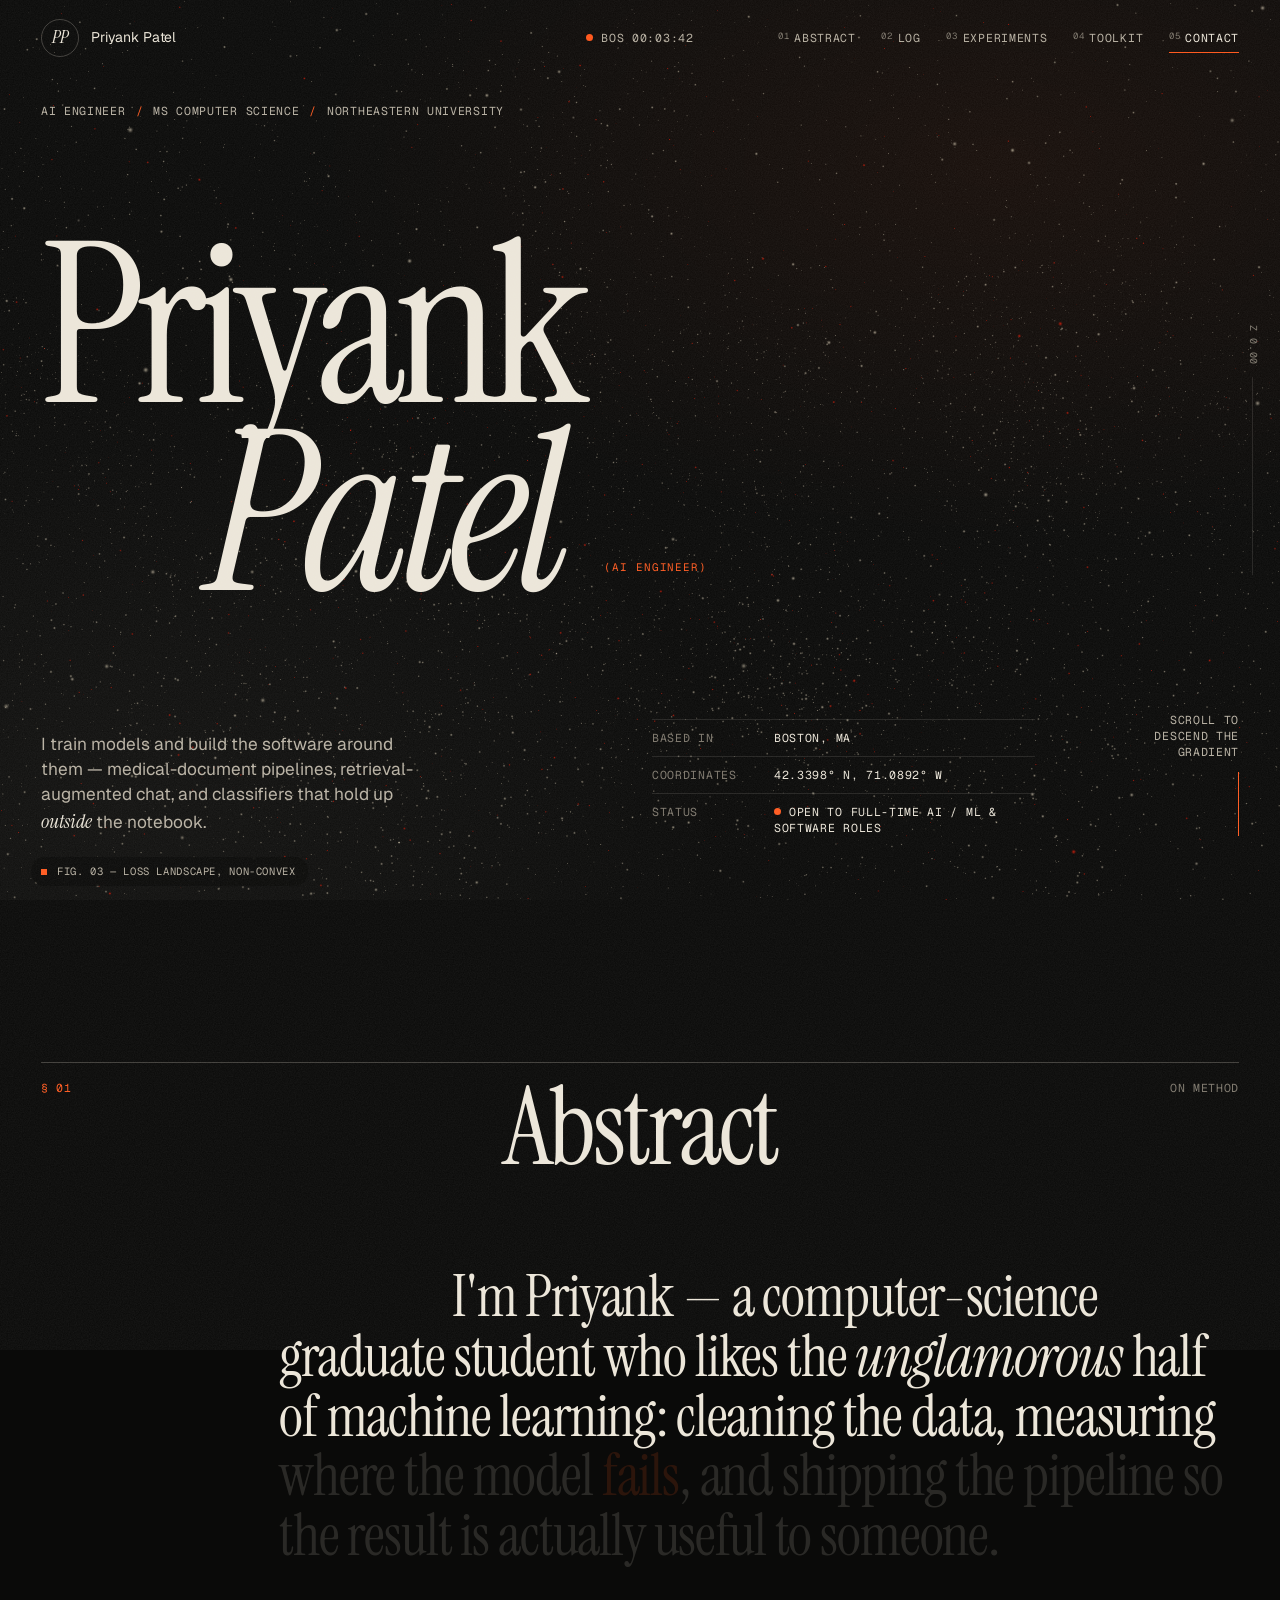
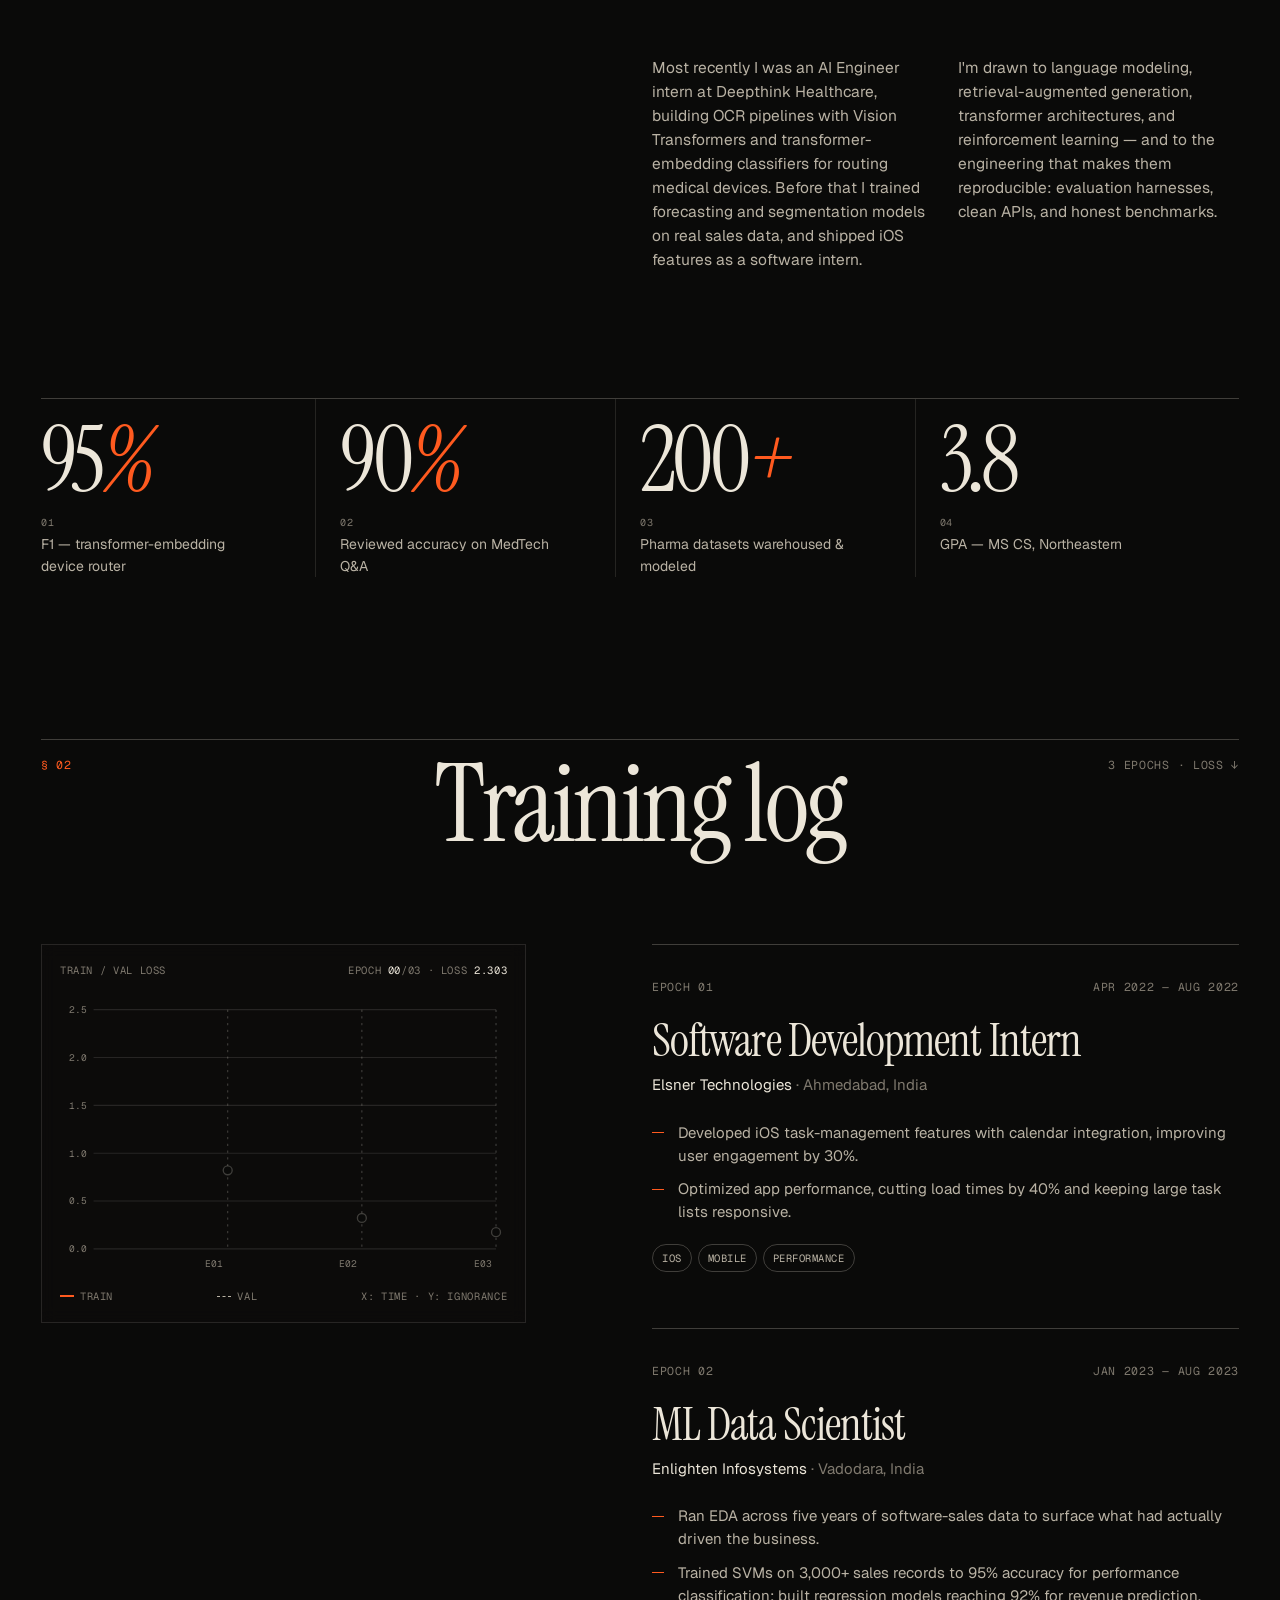
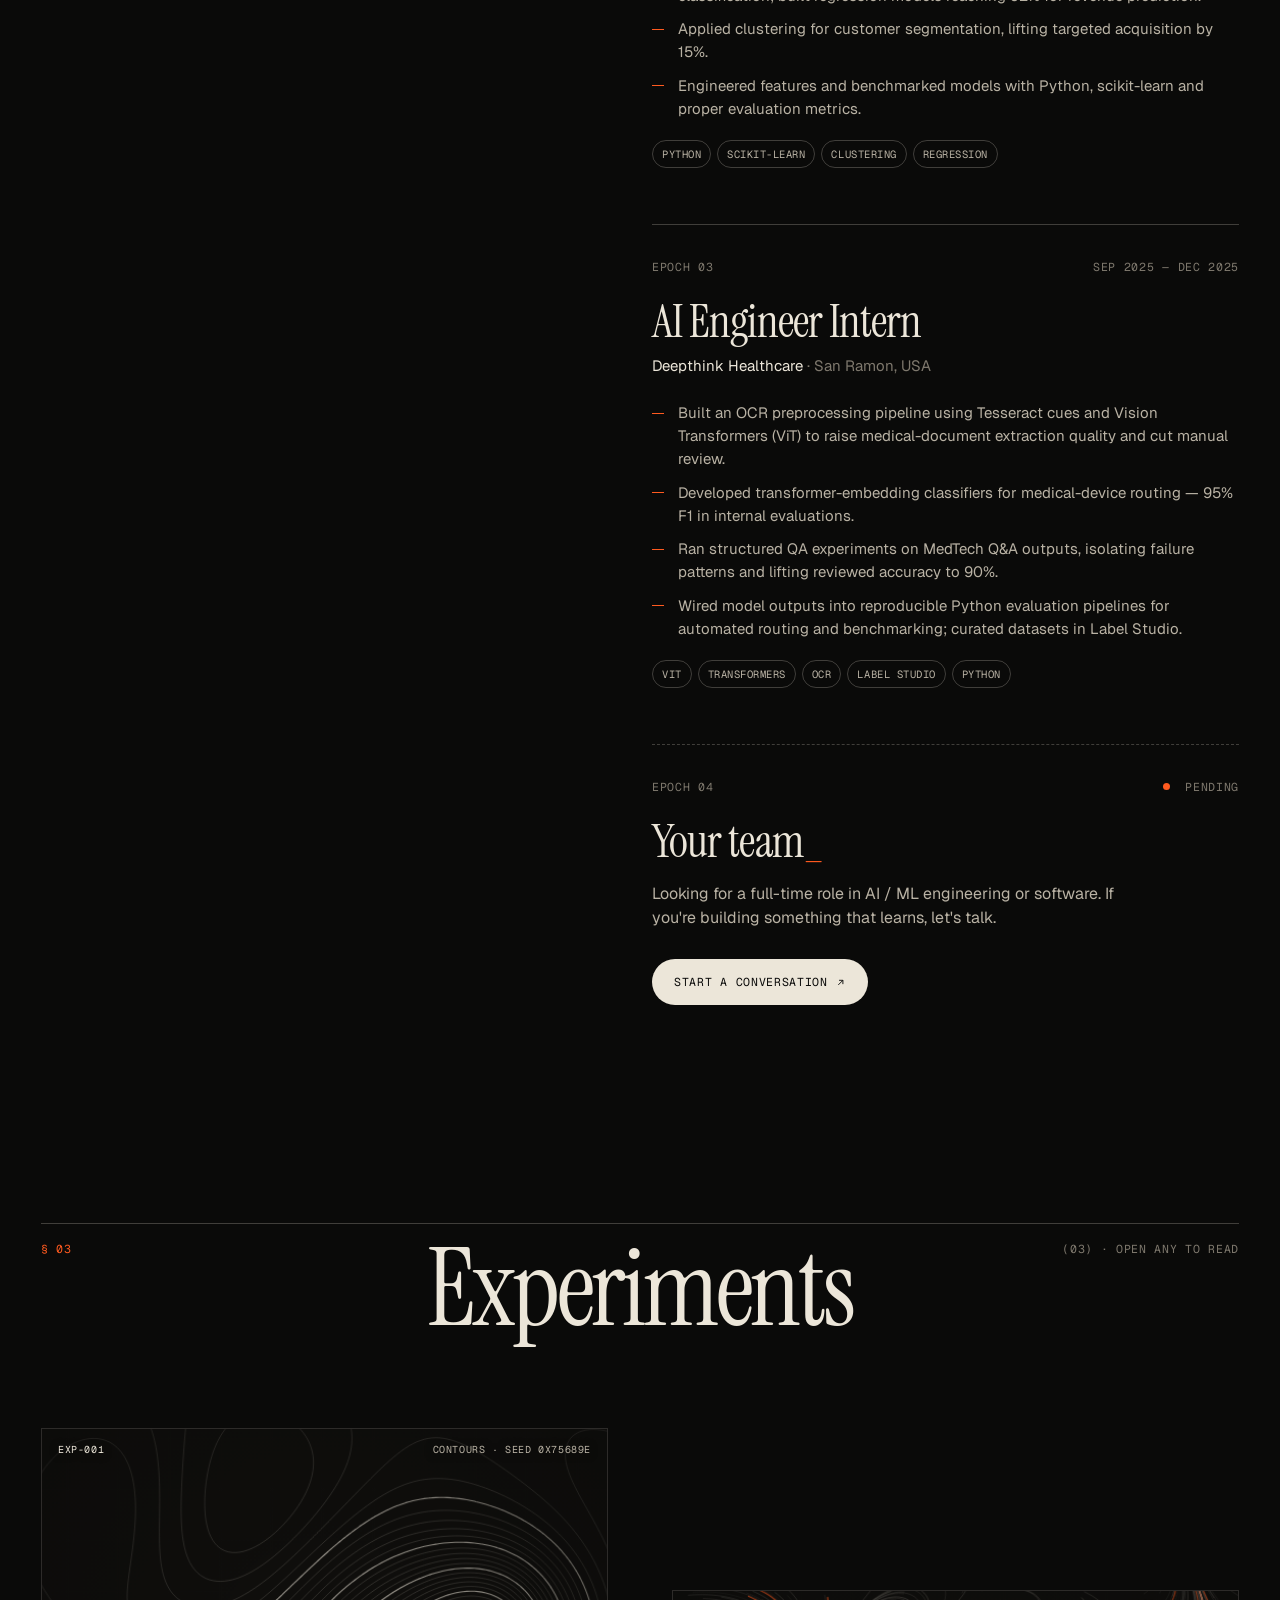
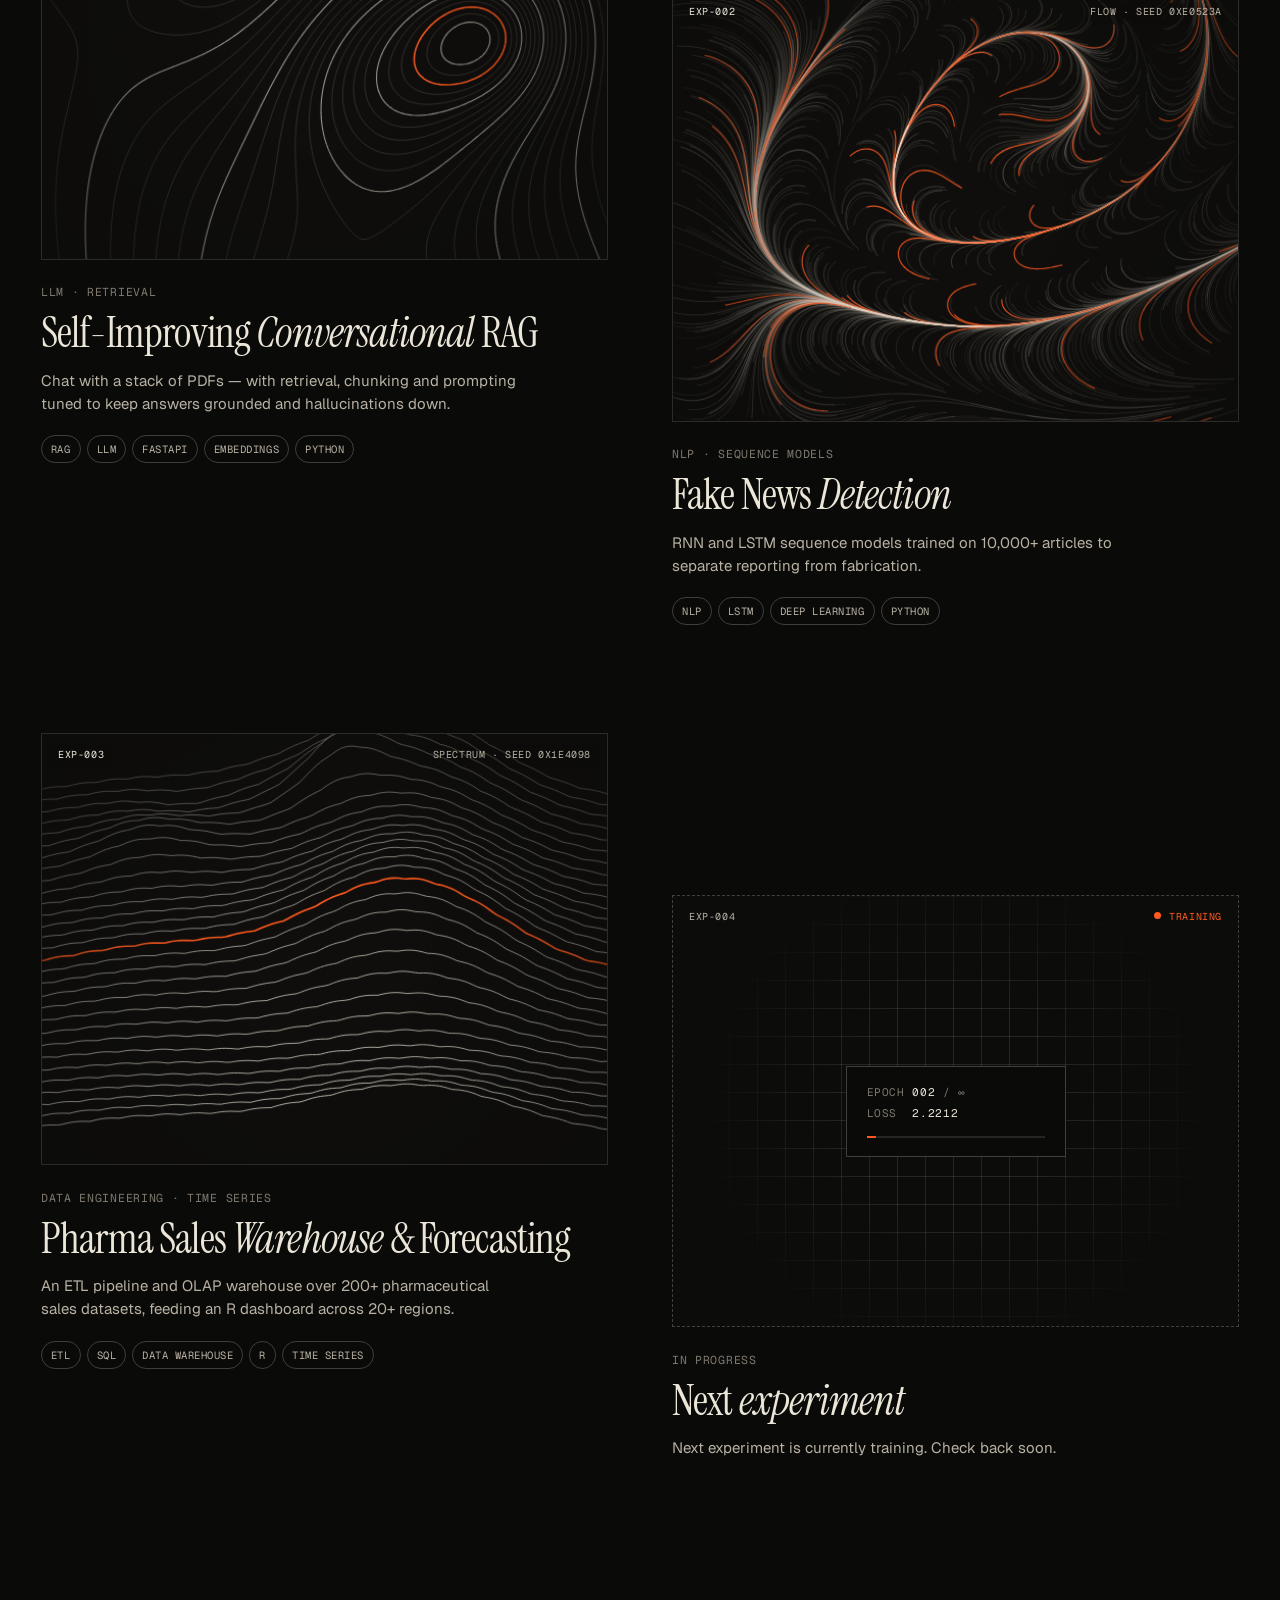
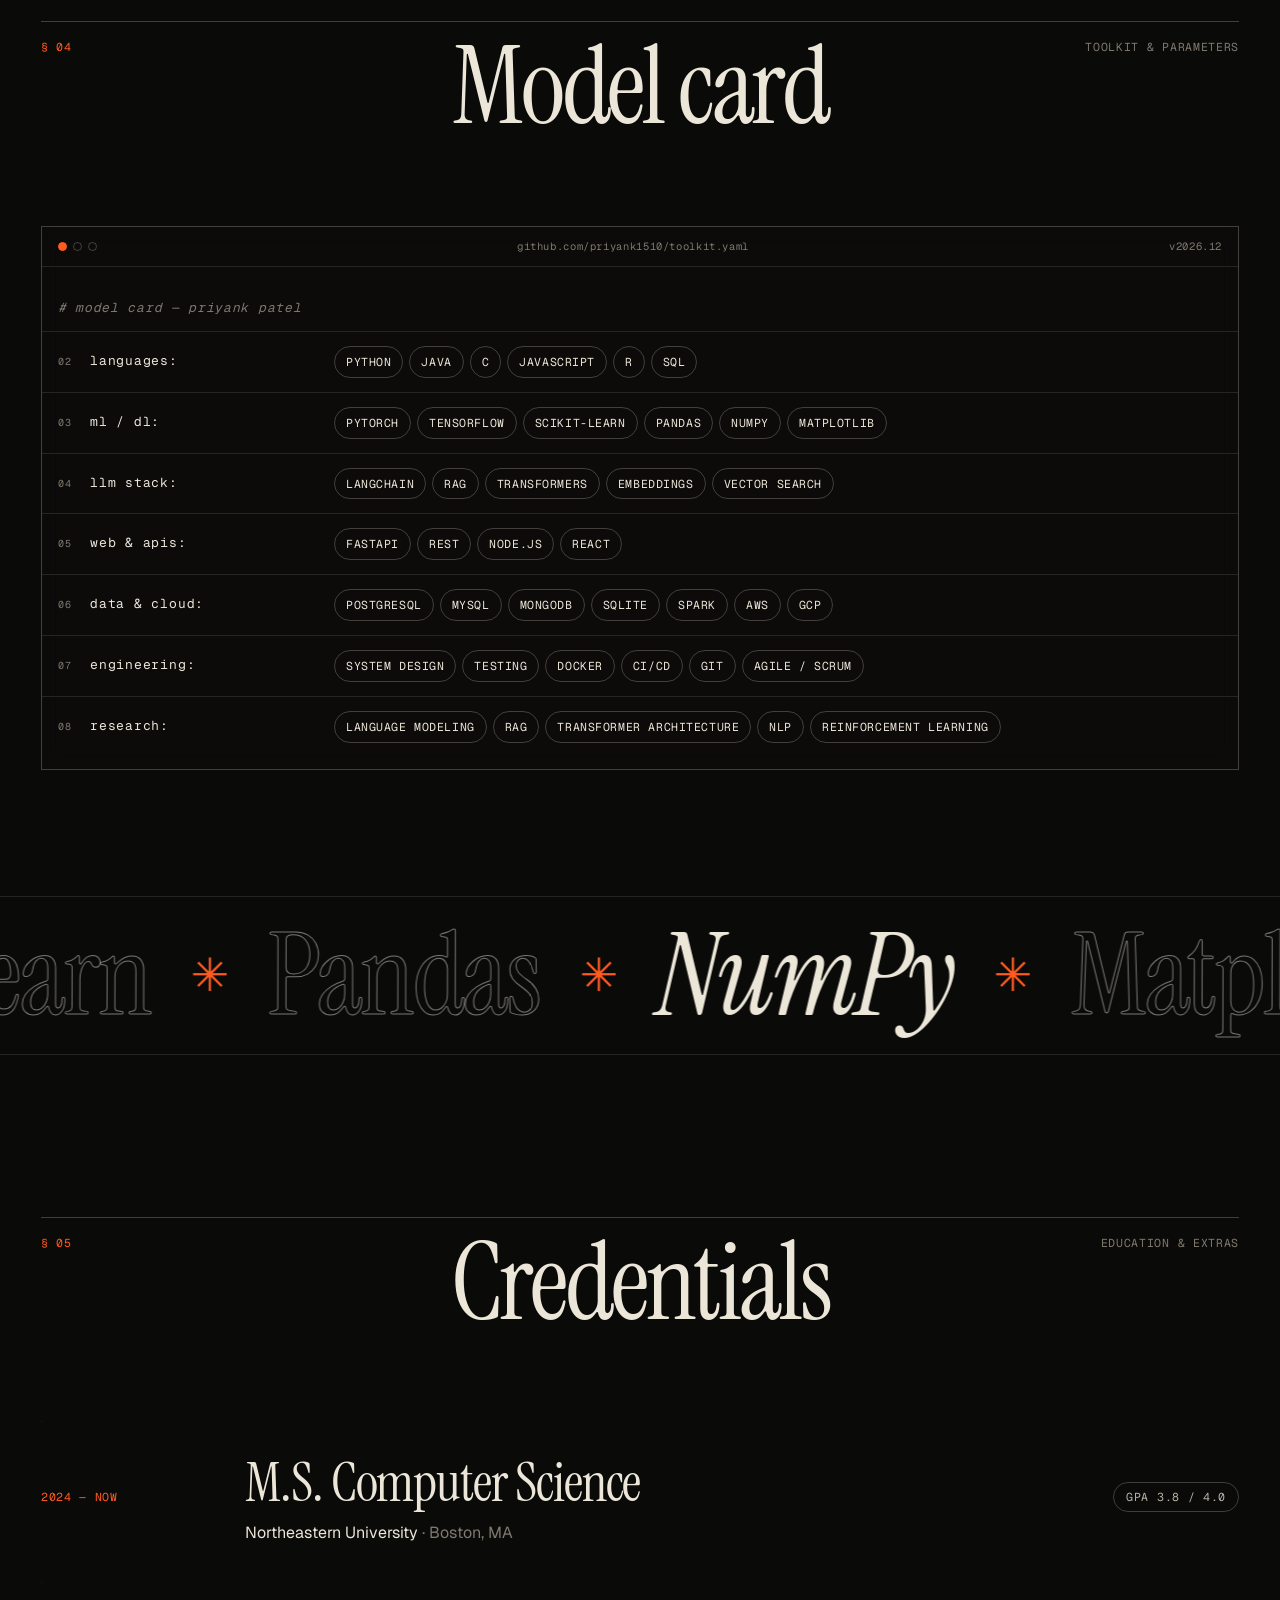
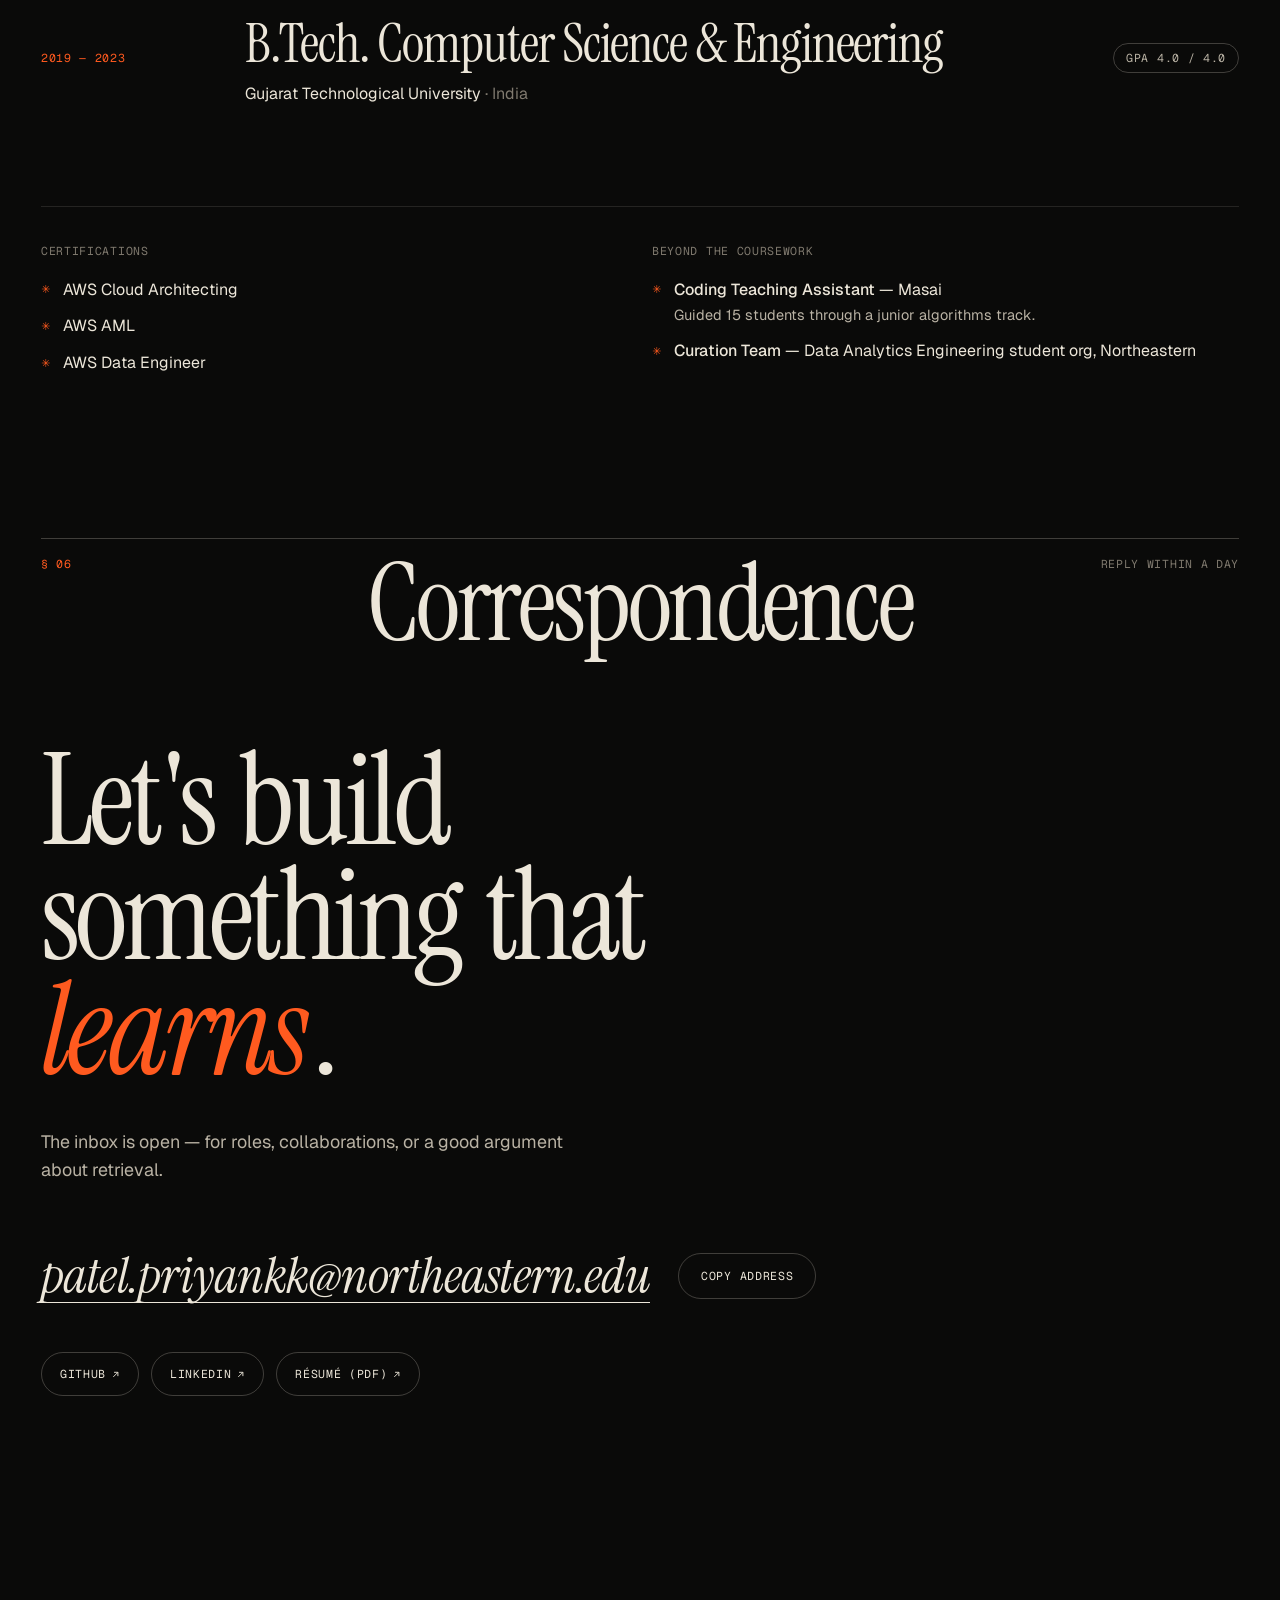
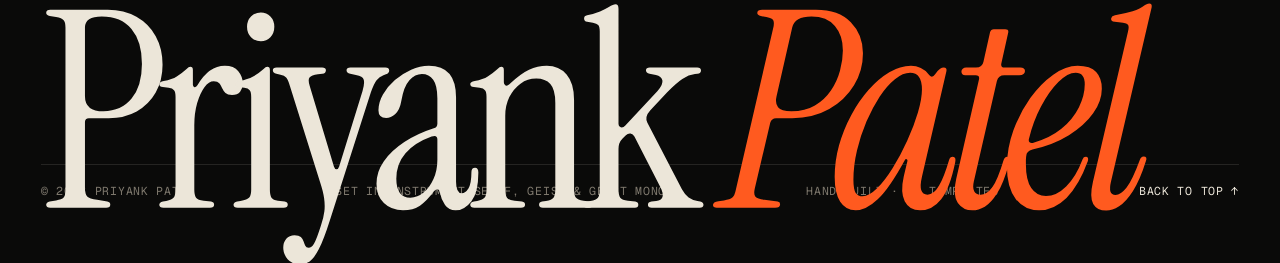
==== index.html @ a24a759f "Launch portfolio" ====
<!doctype html>
<html lang="en">
  <head>
    <meta charset="utf-8" />
    <meta name="viewport" content="width=device-width, initial-scale=1, viewport-fit=cover" />
    <title>Priyank Patel — AI Engineer</title>
    <meta
      name="description"
      content="Priyank Patel — AI engineer and Northeastern CS grad student building language-model, retrieval and ML systems that hold up outside the notebook."
    />
    <meta name="author" content="Priyank Patel" />
    <meta name="theme-color" content="#0a0a09" />
    <meta name="color-scheme" content="dark" />
    <link rel="canonical" href="https://priyank1510.github.io/" />

    <meta property="og:type" content="website" />
    <meta property="og:url" content="https://priyank1510.github.io/" />
    <meta property="og:title" content="Priyank Patel — AI Engineer" />
    <meta property="og:description" content="Language models, retrieval, and the engineering that makes ML useful. Field notes from latent space." />
    <meta property="og:image" content="https://priyank1510.github.io/assets/og.png" />
    <meta property="og:image:width" content="1200" />
    <meta property="og:image:height" content="630" />
    <meta name="twitter:card" content="summary_large_image" />
    <meta name="twitter:title" content="Priyank Patel — AI Engineer" />
    <meta name="twitter:description" content="Language models, retrieval, and the engineering that makes ML useful." />
    <meta name="twitter:image" content="https://priyank1510.github.io/assets/og.png" />

    <link rel="icon" href="assets/favicon.svg" type="image/svg+xml" />
    <link rel="apple-touch-icon" href="assets/apple-touch-icon.png" />

    <link rel="preconnect" href="https://fonts.googleapis.com" />
    <link rel="preconnect" href="https://fonts.gstatic.com" crossorigin />
    <link
      rel="stylesheet"
      href="https://fonts.googleapis.com/css2?family=Instrument+Serif:ital@0;1&family=Geist:wght@300..700&family=Geist+Mono:wght@400;500&display=swap"
    />
    <link rel="stylesheet" href="css/style.css" />
    <script type="importmap">
      { "imports": { "three": "./vendor/three.module.min.js" } }
    </script>
    <link rel="modulepreload" href="vendor/three.module.min.js" />

    <script>
      document.documentElement.classList.add("js");
    </script>

    <script type="application/ld+json">
      {
        "@context": "https://schema.org",
        "@type": "Person",
        "name": "Priyank Patel",
        "alternateName": "Priyankkumar Chandrakant Patel",
        "jobTitle": "AI Engineer",
        "url": "https://priyank1510.github.io/",
        "email": "mailto:patel.priyankk@northeastern.edu",
        "alumniOf": [
          { "@type": "CollegeOrUniversity", "name": "Northeastern University" },
          { "@type": "CollegeOrUniversity", "name": "Gujarat Technological University" }
        ],
        "sameAs": ["https://github.com/priyank1510", "https://www.linkedin.com/in/priyankk"],
        "knowsAbout": ["Machine Learning", "Retrieval-Augmented Generation", "Natural Language Processing", "Transformers", "Python"]
      }
    </script>
  </head>

  <body>
    <a class="skip" href="#main">Skip to content</a>

    <canvas class="field" id="field" aria-hidden="true"></canvas>
    <div class="grain" aria-hidden="true"></div>

    <!-- ============================================================ loader -->
    <div class="loader" aria-hidden="true">
      <div class="loader__row mono">
        <span>Initialising latent field</span>
        <span>seed · 1510</span>
      </div>
      <div class="loader__count"><span class="loader__num">000</span></div>
      <div class="loader__bar"><i></i></div>
      <div class="loader__row mono">
        <span data-bind="name">Priyank Patel</span>
        <span>Portfolio · <span data-bind="year">2026</span></span>
      </div>
    </div>

    <!-- ============================================================ cursor -->
    <div class="cursor" aria-hidden="true">
      <div class="cursor__ring"><span class="cursor__label"></span></div>
      <div class="cursor__dot"></div>
    </div>

    <!-- ============================================================ nav -->
    <header class="nav">
      <a class="nav__brand" href="#top" data-magnetic aria-label="Back to top">
        <span class="nav__mono" data-bind="initials">PP</span>
        <span class="nav__name" data-bind="name">Priyank Patel</span>
      </a>
      <div class="nav__clock mono" aria-label="Local time">
        <span class="nav__status" data-slot="status"></span>
        <span id="clock">--:--:--</span>
      </div>
      <nav class="nav__links" aria-label="Primary">
        <a href="#about" data-nav="about"><span class="idx">01</span><span data-scramble>Abstract</span></a>
        <a href="#log" data-nav="log"><span class="idx">02</span><span data-scramble>Log</span></a>
        <a href="#work" data-nav="work"><span class="idx">03</span><span data-scramble>Experiments</span></a>
        <a href="#toolkit" data-nav="toolkit"><span class="idx">04</span><span data-scramble>Toolkit</span></a>
        <a href="#contact" data-nav="contact"><span class="idx">05</span><span data-scramble>Contact</span></a>
      </nav>
      <button class="nav__menu mono" type="button" aria-expanded="false" aria-controls="menu">
        <span class="nav__menu-label">Menu</span><i></i><i></i>
      </button>
    </header>

    <div class="menu" id="menu" aria-hidden="true">
      <nav class="menu__links" aria-label="Mobile">
        <a href="#about"><span class="mono">01</span>Abstract</a>
        <a href="#log"><span class="mono">02</span>Training log</a>
        <a href="#work"><span class="mono">03</span>Experiments</a>
        <a href="#toolkit"><span class="mono">04</span>Toolkit</a>
        <a href="#contact"><span class="mono">05</span>Contact</a>
      </nav>
      <div class="menu__foot mono" data-slot="menu-foot"></div>
    </div>

    <!-- ============================================================ HUD -->
    <div class="hud" aria-hidden="true">
      <div class="hud__fig mono"><i></i><span class="hud__fig-text">Fig. 00 — Initialisation</span></div>
      <div class="hud__gauge">
        <span class="hud__z mono">z 0.00</span>
        <div class="hud__track"><div class="hud__fill"></div></div>
      </div>
    </div>

    <main id="main">
      <!-- ========================================================== hero -->
      <section class="hero" id="top" data-figure="1" data-slot="hero"></section>

      <!-- ========================================================== about -->
      <section class="section about" id="about" data-figure="2">
        <header class="sec-head">
          <span class="sec-head__idx mono">§ 01</span>
          <h2 class="sec-head__title" data-split-chars>Abstract</h2>
          <span class="sec-head__note mono">On method</span>
        </header>
        <div data-slot="about"></div>
      </section>

      <!-- ========================================================== experience -->
      <section class="section log" id="log" data-figure="3">
        <header class="sec-head">
          <span class="sec-head__idx mono">§ 02</span>
          <h2 class="sec-head__title" data-split-chars>Training log</h2>
          <span class="sec-head__note mono" data-slot="log-note"></span>
        </header>
        <div data-slot="log"></div>
      </section>

      <!-- ========================================================== projects -->
      <section class="section work" id="work" data-figure="4">
        <header class="sec-head">
          <span class="sec-head__idx mono">§ 03</span>
          <h2 class="sec-head__title" data-split-chars>Experiments</h2>
          <span class="sec-head__note mono" data-slot="work-note"></span>
        </header>
        <div data-slot="work"></div>
      </section>

      <!-- ========================================================== skills -->
      <section class="section toolkit" id="toolkit" data-figure="5">
        <header class="sec-head">
          <span class="sec-head__idx mono">§ 04</span>
          <h2 class="sec-head__title" data-split-chars>Model card</h2>
          <span class="sec-head__note mono">Toolkit &amp; parameters</span>
        </header>
        <div data-slot="toolkit"></div>
      </section>

      <!-- ========================================================== education -->
      <section class="section creds" id="credentials" data-figure="5">
        <header class="sec-head">
          <span class="sec-head__idx mono">§ 05</span>
          <h2 class="sec-head__title" data-split-chars>Credentials</h2>
          <span class="sec-head__note mono">Education &amp; extras</span>
        </header>
        <div data-slot="creds"></div>
      </section>

      <!-- ========================================================== contact -->
      <section class="section contact" id="contact" data-figure="6">
        <header class="sec-head">
          <span class="sec-head__idx mono">§ 06</span>
          <h2 class="sec-head__title" data-split-chars>Correspondence</h2>
          <span class="sec-head__note mono">Reply within a day</span>
        </header>
        <div data-slot="contact"></div>
      </section>
    </main>

    <footer class="foot" data-slot="footer"></footer>

    <!-- ============================================================ case study -->
    <div class="case" id="case" role="dialog" aria-modal="true" aria-labelledby="case-title" aria-hidden="true">
      <div class="case__curtain"></div>
      <div class="case__panel" data-lenis-prevent tabindex="-1">
        <div class="case__bar">
          <span class="case__crumb mono"></span>
          <button class="case__close mono" type="button" data-magnetic>
            <span data-scramble>Close</span> <span aria-hidden="true">✕</span>
          </button>
        </div>
        <article class="case__body"></article>
      </div>
    </div>

    <!-- floating preview for archive rows -->
    <div class="preview" aria-hidden="true"><canvas></canvas></div>

    <noscript>
      <div class="noscript">
        <p>Priyank Patel — AI Engineer.</p>
        <p>This site is interactive and needs JavaScript. Reach me at
          <a href="mailto:patel.priyankk@northeastern.edu">patel.priyankk@northeastern.edu</a>,
          <a href="https://github.com/priyank1510">GitHub</a> or
          <a href="https://www.linkedin.com/in/priyankk">LinkedIn</a>.</p>
      </div>
    </noscript>

    <script defer src="vendor/gsap.min.js"></script>
    <script defer src="vendor/ScrollTrigger.min.js"></script>
    <script defer src="vendor/lenis.min.js"></script>
    <script type="module" src="js/main.js"></script>
  </body>
</html>
---- css/style.css ----
/* ==========================================================================
   PRIYANK PATEL — portfolio
   Aesthetic: a research notebook lit from inside. Warm ink, bone paper,
   one vermilion signal. Serif for voice, mono for instrumentation.
   ========================================================================== */

:root {
  --ink: #0a0a09;
  --ink-2: #121110;
  --ink-3: #1a1916;
  --paper: #ece6d9;
  --paper-dim: #b9b2a4;
  --muted: #7f796e;
  --line: rgba(236, 230, 217, 0.12);
  --line-2: rgba(236, 230, 217, 0.24);
  --accent: #ff5a1f;
  --accent-soft: rgba(255, 90, 31, 0.14);

  --serif: "Instrument Serif", "Iowan Old Style", "Times New Roman", serif;
  --sans: "Geist", ui-sans-serif, system-ui, -apple-system, "Segoe UI", sans-serif;
  --mono: "Geist Mono", ui-monospace, "SFMono-Regular", Menlo, Consolas, monospace;

  --gutter: clamp(16px, 3.2vw, 48px);
  --nav-h: 76px;
  --ease: cubic-bezier(0.16, 1, 0.3, 1);
  --ease-in-out: cubic-bezier(0.87, 0, 0.13, 1);
}

/* ------------------------------------------------------------------ base */
*,
*::before,
*::after {
  box-sizing: border-box;
}

html {
  -webkit-text-size-adjust: 100%;
  text-size-adjust: 100%;
  background: var(--ink);
  color-scheme: dark;
  scrollbar-width: thin;
  scrollbar-color: var(--line-2) transparent;
}

body {
  margin: 0;
  min-height: 100vh;
  background:
    radial-gradient(90vw 70vh at 78% 18%, rgba(255, 90, 31, 0.055), transparent 60%),
    radial-gradient(80vw 80vh at 10% 90%, rgba(236, 230, 217, 0.035), transparent 60%),
    var(--ink);
  background-attachment: fixed;
  color: var(--paper);
  font-family: var(--sans);
  font-size: 16px;
  line-height: 1.55;
  font-weight: 400;
  -webkit-font-smoothing: antialiased;
  -moz-osx-font-smoothing: grayscale;
  overflow-x: clip;
}

img,
canvas,
svg {
  display: block;
  max-width: 100%;
}

a {
  color: inherit;
  text-decoration: none;
}

button {
  font: inherit;
  color: inherit;
  background: none;
  border: 0;
  padding: 0;
  cursor: pointer;
}

h1,
h2,
h3,
h4,
p,
ul,
ol,
dl,
dd {
  margin: 0;
  padding: 0;
}

ul,
ol {
  list-style: none;
}

em {
  font-style: italic;
}

::selection {
  background: var(--accent);
  color: var(--ink);
}

:focus-visible {
  outline: 1px solid var(--accent);
  outline-offset: 4px;
  border-radius: 2px;
}

.mono {
  font-family: var(--mono);
  font-size: 11.5px;
  line-height: 1.4;
  letter-spacing: 0.06em;
  text-transform: uppercase;
  font-weight: 400;
}

.hl {
  color: var(--accent);
}

.muted {
  color: var(--muted);
}

.skip {
  position: fixed;
  top: 12px;
  left: 12px;
  z-index: 300;
  padding: 10px 14px;
  background: var(--paper);
  color: var(--ink);
  font-family: var(--mono);
  font-size: 12px;
  transform: translateY(-200%);
}
.skip:focus {
  transform: none;
}

/* lenis */
html.lenis,
html.lenis body {
  height: auto;
}
.lenis:not(.lenis-autoToggle).lenis-stopped {
  overflow: clip;
}
.lenis [data-lenis-prevent] {
  overscroll-behavior: contain;
}
.lenis.lenis-smooth iframe {
  pointer-events: none;
}

/* ----------------------------------------------------------- atmosphere */
.field {
  position: fixed;
  inset: 0;
  width: 100vw;
  height: 100vh;
  z-index: 0;
  pointer-events: none;
}

.no-webgl .field {
  display: none;
}
.no-webgl body {
  background:
    radial-gradient(40vw 40vw at 72% 40%, rgba(255, 90, 31, 0.12), transparent 70%),
    radial-gradient(30vw 30vw at 72% 40%, rgba(236, 230, 217, 0.08), transparent 70%),
    var(--ink);
}

.grain {
  position: fixed;
  inset: -50%;
  z-index: 90;
  pointer-events: none;
  opacity: 0.07;
  background-image: url("data:image/svg+xml;utf8,<svg xmlns='http://www.w3.org/2000/svg' width='220' height='220'><filter id='n'><feTurbulence type='fractalNoise' baseFrequency='0.85' numOctaves='3' stitchTiles='stitch'/><feColorMatrix values='0 0 0 0 1  0 0 0 0 1  0 0 0 0 1  0 0 0 0.9 0'/></filter><rect width='100%' height='100%' filter='url(%23n)'/></svg>");
  animation: grain 0.9s steps(6) infinite;
}

@keyframes grain {
  0% { transform: translate(0, 0); }
  20% { transform: translate(-3%, 2%); }
  40% { transform: translate(2%, -4%); }
  60% { transform: translate(-4%, -1%); }
  80% { transform: translate(3%, 3%); }
  100% { transform: translate(0, 0); }
}

main,
.foot {
  position: relative;
  z-index: 1;
}

.pulse {
  display: inline-block;
  width: 7px;
  height: 7px;
  margin-right: 8px;
  border-radius: 50%;
  background: var(--accent);
  vertical-align: 1px;
  box-shadow: 0 0 0 0 rgba(255, 90, 31, 0.6);
  animation: pulse 2s var(--ease) infinite;
}

@keyframes pulse {
  0% { box-shadow: 0 0 0 0 rgba(255, 90, 31, 0.55); }
  70% { box-shadow: 0 0 0 9px rgba(255, 90, 31, 0); }
  100% { box-shadow: 0 0 0 0 rgba(255, 90, 31, 0); }
}

.blink {
  color: var(--accent);
  animation: blink 1.05s steps(1) infinite;
  margin-left: 0.05em;
}
@keyframes blink {
  50% { opacity: 0; }
}

.arr {
  width: 0.8em;
  height: 0.8em;
  display: inline-block;
  vertical-align: -0.02em;
  margin-left: 0.4em;
  transition: transform 0.5s var(--ease);
}
a:hover .arr,
button:hover .arr {
  transform: translate(2px, -2px);
}

.char {
  display: inline-block;
  will-change: transform;
  backface-visibility: hidden;
}

/* ---------------------------------------------------------------- loader */
.loader {
  position: fixed;
  inset: 0;
  z-index: 120;
  display: grid;
  grid-template-rows: auto 1fr auto auto;
  gap: 18px;
  padding: var(--gutter);
  background: var(--ink);
  clip-path: inset(0 0 0 0);
}
.loader__row {
  display: flex;
  justify-content: space-between;
  color: var(--muted);
}
.loader__count {
  align-self: end;
  overflow: hidden;
  line-height: 0.8;
}
.loader__num {
  display: block;
  font-family: var(--serif);
  font-size: clamp(7rem, 30vw, 30rem);
  letter-spacing: -0.04em;
  line-height: 0.82;
  font-variant-numeric: tabular-nums;
}
.loader__bar {
  height: 1px;
  background: var(--line);
  overflow: hidden;
}
.loader__bar i {
  display: block;
  height: 100%;
  background: var(--accent);
  transform-origin: left;
  transform: scaleX(0);
}

/* ---------------------------------------------------------------- cursor */
.cursor {
  display: none;
}
.has-cursor .cursor {
  display: block;
}
.has-cursor,
.has-cursor a,
.has-cursor button,
.has-cursor [data-tilt] {
  cursor: none;
}
.cursor__ring,
.cursor__dot {
  position: fixed;
  top: 0;
  left: 0;
  z-index: 200;
  pointer-events: none;
  opacity: 0;
  transition: opacity 0.3s;
}
.cursor-visible .cursor__ring,
.cursor-visible .cursor__dot {
  opacity: 1;
}
.cursor__dot {
  width: 5px;
  height: 5px;
  margin: -2.5px 0 0 -2.5px;
  border-radius: 50%;
  background: var(--paper);
  mix-blend-mode: difference;
}
.cursor__ring {
  width: 0;
  height: 0;
}
.cursor__ring::before {
  content: "";
  position: absolute;
  left: 0;
  top: 0;
  width: 38px;
  height: 38px;
  border: 1px solid rgba(236, 230, 217, 0.45);
  border-radius: 50%;
  transform: translate(-50%, -50%) scale(var(--s, 1));
  transition:
    transform 0.5s var(--ease),
    background-color 0.4s,
    border-color 0.4s;
}
.cursor-hover .cursor__ring::before {
  --s: 1.55;
  border-color: var(--accent);
  background: var(--accent-soft);
}
.cursor-down .cursor__ring::before {
  --s: 0.8;
}
.cursor-label .cursor__ring::before {
  --s: 2.5;
  background: var(--accent);
  border-color: var(--accent);
}
.cursor-label .cursor__dot {
  opacity: 0;
}
.cursor__label {
  position: absolute;
  left: 0;
  top: 0;
  transform: translate(-50%, -50%) scale(0.6);
  opacity: 0;
  font-family: var(--mono);
  font-size: 10.5px;
  letter-spacing: 0.08em;
  text-transform: uppercase;
  color: var(--ink);
  white-space: nowrap;
  transition:
    opacity 0.3s,
    transform 0.5s var(--ease);
}
.cursor-label .cursor__label {
  opacity: 1;
  transform: translate(-50%, -50%) scale(1);
}

/* ------------------------------------------------------------------- nav */
.nav {
  position: fixed;
  inset: 0 0 auto 0;
  z-index: 100;
  height: var(--nav-h);
  padding: 0 var(--gutter);
  display: grid;
  grid-template-columns: 1fr auto 1fr;
  align-items: center;
  transition: transform 0.7s var(--ease);
}
.nav::before {
  content: "";
  position: absolute;
  inset: 0 0 -30px 0;
  background: linear-gradient(to bottom, rgba(10, 10, 9, 0.94) 0%, rgba(10, 10, 9, 0.8) 55%, rgba(10, 10, 9, 0));
  backdrop-filter: blur(6px);
  -webkit-backdrop-filter: blur(6px);
  mask-image: linear-gradient(to bottom, #000 60%, transparent);
  -webkit-mask-image: linear-gradient(to bottom, #000 60%, transparent);
  opacity: 0;
  transition: opacity 0.5s;
  pointer-events: none;
}
.nav.is-solid::before {
  opacity: 1;
}
.nav.is-hidden {
  transform: translateY(-110%);
}
.nav.is-hidden:focus-within {
  transform: none;
}
.nav > * {
  position: relative;
}
.nav__brand {
  justify-self: start;
  display: inline-flex;
  align-items: center;
  gap: 12px;
}
.nav__mono {
  display: grid;
  place-items: center;
  width: 38px;
  height: 38px;
  border: 1px solid var(--line-2);
  border-radius: 50%;
  font-family: var(--serif);
  font-style: italic;
  font-size: 18px;
  letter-spacing: -0.02em;
  transition:
    background-color 0.4s,
    color 0.4s,
    border-color 0.4s;
}
.nav__brand:hover .nav__mono {
  background: var(--paper);
  color: var(--ink);
  border-color: var(--paper);
}
.nav__name {
  font-size: 14px;
  letter-spacing: -0.01em;
}
.nav__clock {
  display: flex;
  align-items: center;
  color: var(--paper-dim);
  font-variant-numeric: tabular-nums;
}
.nav__links {
  justify-self: end;
  display: flex;
  gap: clamp(14px, 2vw, 30px);
}
.nav__links a {
  position: relative;
  font-family: var(--mono);
  font-size: 11.5px;
  letter-spacing: 0.06em;
  text-transform: uppercase;
  color: var(--paper-dim);
  padding: 6px 0;
  transition: color 0.3s;
}
.nav__links a:hover,
.nav__links a.is-active {
  color: var(--paper);
}
.nav__links .idx {
  font-size: 9px;
  color: var(--muted);
  margin-right: 5px;
  vertical-align: 3px;
}
.nav__links a::after {
  content: "";
  position: absolute;
  left: 0;
  right: 0;
  bottom: 0;
  height: 1px;
  background: var(--accent);
  transform: scaleX(0);
  transform-origin: right;
  transition: transform 0.6s var(--ease);
}
.nav__links a:hover::after,
.nav__links a.is-active::after {
  transform: scaleX(1);
  transform-origin: left;
}
.nav__menu {
  display: none;
  justify-self: end;
  align-items: center;
  gap: 10px;
  height: 38px;
  padding: 0 16px;
  border: 1px solid var(--line-2);
  border-radius: 999px;
}
.nav__menu i {
  display: none;
}

/* mobile menu */
.menu {
  position: fixed;
  inset: 0;
  z-index: 95;
  display: flex;
  flex-direction: column;
  justify-content: space-between;
  padding: calc(var(--nav-h) + 4vh) var(--gutter) var(--gutter);
  background: var(--ink-2);
  clip-path: inset(0 0 100% 0);
  transition: clip-path 0.9s var(--ease-in-out);
  visibility: hidden;
}
.menu-open .menu {
  clip-path: inset(0 0 0 0);
  visibility: visible;
}
.menu__links {
  display: flex;
  flex-direction: column;
}
.menu__links a {
  display: flex;
  align-items: baseline;
  gap: 16px;
  padding: 10px 0;
  border-bottom: 1px solid var(--line);
  font-family: var(--serif);
  font-size: clamp(2.6rem, 11vw, 4.5rem);
  line-height: 1;
}
.menu__links a .mono {
  color: var(--accent);
}
.menu__foot {
  display: flex;
  flex-direction: column;
  gap: 8px;
  color: var(--paper-dim);
  text-transform: none;
}

/* ------------------------------------------------------------------- HUD */
.hud__fig {
  position: fixed;
  left: calc(var(--gutter) - 10px);
  bottom: 14px;
  z-index: 50;
  display: flex;
  align-items: center;
  gap: 10px;
  padding: 7px 12px 7px 10px;
  border-radius: 999px;
  background: rgba(10, 10, 9, 0.72);
  backdrop-filter: blur(8px);
  -webkit-backdrop-filter: blur(8px);
  color: var(--paper-dim);
  font-size: 10.5px;
  pointer-events: none;
}
.hud__fig i {
  width: 6px;
  height: 6px;
  background: var(--accent);
}
.hud__gauge {
  position: fixed;
  right: calc(var(--gutter) * 0.5);
  top: 50%;
  z-index: 50;
  display: flex;
  flex-direction: column;
  align-items: center;
  gap: 12px;
  transform: translateY(-50%);
  pointer-events: none;
}
.hud__z {
  writing-mode: vertical-rl;
  color: var(--muted);
  font-size: 10px;
  font-variant-numeric: tabular-nums;
}
.hud__track {
  width: 1px;
  height: 22vh;
  background: var(--line);
  overflow: hidden;
}
.hud__fill {
  width: 100%;
  height: 100%;
  background: var(--accent);
  transform-origin: top;
  transform: scaleY(0);
}
.case-open .hud {
  opacity: 0;
}

/* -------------------------------------------------------------- sections */
.section {
  position: relative;
  padding: clamp(110px, 18vh, 220px) var(--gutter) 0;
}

.sec-head {
  --rule: 1;
  position: relative;
  display: grid;
  grid-template-columns: 1fr auto 1fr;
  align-items: end;
  gap: 24px;
  padding-top: 18px;
  margin-bottom: clamp(56px, 10vh, 120px);
}
.sec-head::before {
  content: "";
  position: absolute;
  inset: 0 0 auto 0;
  height: 1px;
  background: var(--line-2);
  transform: scaleX(var(--rule));
  transform-origin: left;
}
.sec-head__idx {
  color: var(--accent);
  align-self: start;
}
.sec-head__title {
  font-family: var(--serif);
  font-weight: 400;
  font-size: clamp(3rem, 8.4vw, 8.6rem);
  line-height: 0.9;
  letter-spacing: -0.03em;
  text-align: center;
  white-space: nowrap;
}
.sec-head__note {
  justify-self: end;
  align-self: start;
  color: var(--muted);
  text-align: right;
}

/* ----------------------------------------------------------------- chips */
.chips {
  display: flex;
  flex-wrap: wrap;
  gap: 6px;
  margin-top: 20px;
}
.chips li,
.chip {
  font-family: var(--mono);
  font-size: 10.5px;
  letter-spacing: 0.05em;
  text-transform: uppercase;
  padding: 5px 9px;
  border: 1px solid var(--line-2);
  border-radius: 999px;
  color: var(--paper-dim);
  white-space: nowrap;
}

.btn {
  display: inline-flex;
  align-items: center;
  gap: 4px;
  height: 46px;
  padding: 0 22px;
  border-radius: 999px;
  background: var(--paper);
  color: var(--ink);
  font-family: var(--mono);
  font-size: 11.5px;
  letter-spacing: 0.06em;
  text-transform: uppercase;
  transition:
    background-color 0.4s,
    color 0.4s;
}
.btn:hover {
  background: var(--accent);
  color: var(--ink);
}
.btn--ghost {
  background: transparent;
  color: var(--paper);
  border: 1px solid var(--line-2);
}
.btn--ghost:hover {
  border-color: var(--accent);
}

/* ------------------------------------------------------------------ hero */
.hero {
  position: relative;
  min-height: 100vh;
  min-height: 100svh;
  display: grid;
  grid-template-rows: auto 1fr auto;
  padding: calc(var(--nav-h) + 3vh) var(--gutter) 64px;
}
.hero__top {
  display: flex;
  flex-wrap: wrap;
  gap: 10px;
  color: var(--paper-dim);
}
.hero__top .sep {
  color: var(--accent);
}
.hero__title {
  align-self: center;
  font-family: var(--serif);
  font-weight: 400;
  font-size: clamp(4.6rem, 17.5vw, 20rem);
  line-height: 0.8;
  letter-spacing: -0.045em;
  margin: 4vh 0;
  perspective: 900px;
}
.hero__line {
  display: block;
  overflow: hidden;
  padding: 0.04em 0.06em 0.1em 0;
  margin-bottom: -0.1em;
}
.hero__line--2 {
  padding-left: 13vw;
  display: flex;
  align-items: flex-end;
  gap: 2vw;
}
.hero__word {
  display: inline-block;
  font-style: inherit;
}
.hero__line--2 .hero__word {
  font-style: italic;
  padding-right: 0.08em;
}
.hero__role {
  font-size: clamp(10px, 0.85vw, 12px);
  letter-spacing: 0.08em;
  color: var(--accent);
  padding-bottom: 2.2vw;
  white-space: nowrap;
}
.hero__foot {
  display: grid;
  grid-template-columns: repeat(12, 1fr);
  gap: 24px;
  align-items: end;
}
.hero__tagline {
  grid-column: 1 / span 5;
  max-width: 36ch;
  font-size: clamp(1.05rem, 1.35vw, 1.3rem);
  line-height: 1.45;
  color: var(--paper-dim);
}
.hero__tagline em {
  font-family: var(--serif);
  font-size: 1.15em;
  color: var(--paper);
}
.hero__meta {
  grid-column: 7 / span 4;
  display: grid;
  gap: 10px;
}
.hero__meta div {
  display: grid;
  grid-template-columns: 110px 1fr;
  gap: 12px;
  padding-top: 10px;
  border-top: 1px solid var(--line);
}
.hero__meta dt {
  color: var(--muted);
}
.hero__meta dd {
  color: var(--paper);
}
.hero__scroll {
  grid-column: 11 / span 2;
  justify-self: end;
  display: flex;
  flex-direction: column;
  align-items: flex-end;
  gap: 12px;
  color: var(--paper-dim);
  text-align: right;
  max-width: 14ch;
}
.hero__scroll-line {
  position: relative;
  width: 1px;
  height: 64px;
  background: var(--line);
  overflow: hidden;
}
.hero__scroll-line i {
  position: absolute;
  inset: 0;
  background: var(--accent);
  animation: drip 2.2s var(--ease-in-out) infinite;
}
@keyframes drip {
  0% { transform: translateY(-100%); }
  60%, 100% { transform: translateY(100%); }
}

/* ----------------------------------------------------------------- about */
.about__statement {
  font-family: var(--serif);
  font-size: clamp(2rem, 4.5vw, 4.8rem);
  line-height: 1.04;
  letter-spacing: -0.02em;
  text-indent: 18%;
  max-width: 24ch;
  margin-left: auto;
  width: min(100%, 75vw);
  max-width: none;
}
.about__statement .w {
  display: inline;
}
.about__cols {
  display: grid;
  grid-template-columns: repeat(12, 1fr);
  gap: 24px;
  margin-top: clamp(56px, 10vh, 120px);
}
.about__cols p {
  grid-column: span 3;
  color: var(--paper-dim);
  font-size: 15.5px;
}
.about__cols p:first-child {
  grid-column: 7 / span 3;
}
.stats {
  display: grid;
  grid-template-columns: repeat(4, 1fr);
  margin-top: clamp(72px, 14vh, 160px);
  border-top: 1px solid var(--line-2);
}
.stat {
  padding: 22px 24px 0 0;
  border-right: 1px solid var(--line);
  margin-right: 24px;
}
.stat:last-child {
  border-right: 0;
  margin-right: 0;
}
.stat__value {
  font-family: var(--serif);
  font-size: clamp(3.4rem, 7vw, 7.4rem);
  line-height: 0.9;
  letter-spacing: -0.04em;
  font-variant-numeric: tabular-nums;
}
.stat__suffix {
  color: var(--accent);
  font-style: italic;
}
.stat__label {
  margin-top: 14px;
  color: var(--paper-dim);
  font-size: 14px;
  max-width: 24ch;
}
.stat__label .mono {
  display: block;
  color: var(--muted);
  margin-bottom: 4px;
  font-size: 10px;
}

/* ------------------------------------------------------------------- log */
.log__grid {
  display: grid;
  grid-template-columns: repeat(12, 1fr);
  gap: 24px;
}
.log__chart {
  grid-column: 1 / span 5;
}
.chart {
  position: sticky;
  top: calc(var(--nav-h) + 6vh);
  padding: 18px;
  border: 1px solid var(--line);
  background: rgba(14, 13, 12, 0.6);
  backdrop-filter: blur(8px);
  -webkit-backdrop-filter: blur(8px);
}
.chart__head,
.chart__foot {
  display: flex;
  justify-content: space-between;
  gap: 12px;
  color: var(--muted);
  font-size: 10.5px;
}
.chart__head b {
  color: var(--paper);
  font-weight: 400;
  font-variant-numeric: tabular-nums;
}
.chart__svg {
  width: 100%;
  height: auto;
  aspect-ratio: 400 / 250;
  margin: 16px 0;
  overflow: visible;
}
.chart__grid {
  stroke: var(--line);
  stroke-width: 1;
}
.chart__tick {
  fill: var(--muted);
  font-family: var(--mono);
  font-size: 8.5px;
}
.chart__epoch {
  stroke: var(--line-2);
  stroke-dasharray: 2 4;
}
.chart__train {
  fill: none;
  stroke: var(--accent);
  stroke-width: 1.8;
  stroke-linejoin: round;
}
.chart__val {
  fill: none;
  stroke: var(--paper-dim);
  stroke-width: 1.1;
  stroke-dasharray: 3 4;
  opacity: 0.8;
}
.chart__dot {
  fill: var(--ink);
  stroke: var(--line-2);
  stroke-width: 1.2;
  transition:
    fill 0.4s,
    stroke 0.4s;
}
.chart__dot.is-on {
  fill: var(--accent);
  stroke: var(--accent);
}
.chart__head-dot {
  fill: var(--paper);
}
.key {
  display: inline-block;
  width: 14px;
  height: 0;
  margin-right: 6px;
  vertical-align: 3px;
  border-top: 2px solid var(--accent);
}
.key--val {
  border-top: 1px dashed var(--paper-dim);
}

.log__list {
  grid-column: 7 / span 6;
}
.epoch {
  padding: 34px 0 56px;
  border-top: 1px solid var(--line-2);
}
.epoch__head {
  display: flex;
  justify-content: space-between;
  color: var(--muted);
}
.epoch__n {
  transition: color 0.4s;
}
.epoch.is-current .epoch__n {
  color: var(--accent);
}
.epoch__role {
  margin-top: 22px;
  font-family: var(--serif);
  font-weight: 400;
  font-size: clamp(2.1rem, 3.6vw, 3.6rem);
  line-height: 1;
  letter-spacing: -0.02em;
}
.epoch__org {
  margin-top: 10px;
  font-size: 15px;
}
.epoch__org span {
  color: var(--muted);
}
.epoch__points {
  margin-top: 24px;
  display: grid;
  gap: 10px;
}
.epoch__points li {
  position: relative;
  padding-left: 26px;
  color: var(--paper-dim);
  font-size: 15px;
}
.epoch__points li::before {
  content: "";
  position: absolute;
  left: 0;
  top: 0.78em;
  width: 12px;
  height: 1px;
  background: var(--accent);
}
.epoch--next {
  border-top-style: dashed;
}
.epoch__text {
  margin: 18px 0 28px;
  color: var(--paper-dim);
  max-width: 46ch;
}

/* ---------------------------------------------------------------- work */
.filters {
  display: flex;
  flex-wrap: wrap;
  gap: 8px;
  margin-bottom: 56px;
}
.filter {
  padding: 8px 14px;
  border: 1px solid var(--line-2);
  border-radius: 999px;
  font-family: var(--mono);
  font-size: 11px;
  letter-spacing: 0.06em;
  text-transform: uppercase;
  color: var(--paper-dim);
  transition:
    background-color 0.3s,
    color 0.3s,
    border-color 0.3s;
}
.filter sup {
  font-size: 8px;
  color: var(--muted);
}
.filter:hover {
  border-color: var(--paper);
  color: var(--paper);
}
.filter.is-active {
  background: var(--paper);
  border-color: var(--paper);
  color: var(--ink);
}
.filter.is-active sup {
  color: var(--ink);
}

.grid {
  display: grid;
  grid-template-columns: repeat(2, 1fr);
  column-gap: clamp(24px, 5vw, 88px);
  row-gap: clamp(72px, 12vh, 150px);
}
.grid > .card:nth-child(even) {
  margin-top: clamp(80px, 18vh, 220px);
}
.card[hidden] {
  display: none;
}
.card__link {
  display: block;
}
.card__media {
  perspective: 1100px;
}
.card__inner {
  --gx: 50%;
  --gy: 50%;
  position: relative;
  aspect-ratio: 4 / 3.05;
  overflow: hidden;
  border: 1px solid var(--line);
  background: var(--ink-2);
  transform-style: preserve-3d;
  will-change: transform;
}
.card__inner > img,
.card__inner > canvas {
  position: absolute;
  inset: 0;
  width: 100%;
  height: 100%;
  object-fit: cover;
  transform: scale(1.02);
  transition: transform 1.4s var(--ease);
}
.card__link:hover .card__inner > img,
.card__link:hover .card__inner > canvas {
  transform: scale(1.07);
}
.card__glare {
  position: absolute;
  inset: 0;
  background: radial-gradient(circle at var(--gx) var(--gy), rgba(255, 255, 255, 0.16), transparent 45%);
  mix-blend-mode: overlay;
  opacity: 0;
  transition: opacity 0.5s;
  pointer-events: none;
}
.card__link:hover .card__glare {
  opacity: 1;
}
.card__hud {
  position: absolute;
  inset: 0 0 auto 0;
  display: flex;
  justify-content: space-between;
  padding: 14px 16px;
  color: var(--paper);
  font-size: 10px;
  text-shadow: 0 1px 8px rgba(0, 0, 0, 0.6);
  transform: translateZ(40px);
}
.card__hud span:last-child {
  color: var(--paper-dim);
}
.card__cta {
  position: absolute;
  left: 16px;
  bottom: 16px;
  padding: 9px 14px;
  border-radius: 999px;
  background: var(--paper);
  color: var(--ink);
  opacity: 0;
  transform: translateY(12px) translateZ(60px);
  transition:
    opacity 0.4s,
    transform 0.6s var(--ease);
}
.card__link:hover .card__cta,
.card__link:focus-visible .card__cta {
  opacity: 1;
  transform: translateY(0) translateZ(60px);
}
.card__body {
  padding-top: 24px;
}
.card__meta {
  display: flex;
  gap: 18px;
  color: var(--muted);
}
.card__meta span + span::before {
  content: "·";
  margin-right: 18px;
  color: var(--accent);
}
.card__title {
  margin-top: 12px;
  font-family: var(--serif);
  font-weight: 400;
  font-size: clamp(2rem, 3.3vw, 3.4rem);
  line-height: 1;
  letter-spacing: -0.02em;
  transition: color 0.4s;
}
.card__link:hover .card__title em {
  color: var(--accent);
}
.card__summary {
  margin-top: 14px;
  max-width: 48ch;
  color: var(--paper-dim);
  font-size: 15px;
}

/* pending card */
.pending {
  display: grid;
  place-items: center;
  border-style: dashed;
  border-color: var(--line-2);
  background: rgba(14, 13, 12, 0.7);
}
.pending__grid {
  position: absolute;
  inset: 0;
  background-image:
    linear-gradient(var(--line) 1px, transparent 1px),
    linear-gradient(90deg, var(--line) 1px, transparent 1px);
  background-size: 28px 28px;
  mask-image: radial-gradient(circle at 50% 50%, #000 30%, transparent 75%);
  -webkit-mask-image: radial-gradient(circle at 50% 50%, #000 30%, transparent 75%);
}
.pending__hud {
  position: absolute;
  inset: 0 0 auto 0;
  display: flex;
  justify-content: space-between;
  padding: 14px 16px;
  font-size: 10px;
  color: var(--paper-dim);
}
.pending__status {
  color: var(--accent);
}
.pending__term {
  position: relative;
  display: grid;
  gap: 6px;
  min-width: 220px;
  padding: 18px 20px;
  border: 1px solid var(--line-2);
  background: var(--ink);
  font-size: 11px;
  color: var(--muted);
}
.pending__term b {
  color: var(--paper);
  font-weight: 400;
  font-variant-numeric: tabular-nums;
}
.pending__bar {
  height: 2px;
  margin-top: 8px;
  background: var(--line);
}
.pending__bar i {
  display: block;
  height: 100%;
  background: var(--accent);
  transform-origin: left;
  transform: scaleX(0);
  transition: transform 0.4s linear;
}

/* archive */
.archive {
  margin-top: clamp(100px, 16vh, 200px);
}
.archive__title {
  font-weight: 400;
  color: var(--muted);
  margin-bottom: 18px;
}
.row a {
  display: grid;
  grid-template-columns: 96px 1fr 240px 70px 24px;
  align-items: baseline;
  gap: 16px;
  padding: 22px 0;
  border-top: 1px solid var(--line);
  transition:
    padding 0.6s var(--ease),
    color 0.3s;
}
.row:last-child a {
  border-bottom: 1px solid var(--line);
}
.row a:hover {
  padding-left: 18px;
}
.row__id,
.row__kind,
.row__year {
  color: var(--muted);
}
.row__title {
  font-family: var(--serif);
  font-size: clamp(1.6rem, 2.6vw, 2.4rem);
  line-height: 1.05;
}
.row a:hover .row__arrow {
  color: var(--accent);
}
.row[hidden] {
  display: none;
}

.preview {
  position: fixed;
  left: 0;
  top: 0;
  z-index: 60;
  width: 320px;
  height: 220px;
  margin: -110px 0 0 30px;
  pointer-events: none;
  background-size: cover;
  background-position: center;
  border: 1px solid var(--line-2);
  clip-path: inset(50% 50% 50% 50%);
  transition: clip-path 0.6s var(--ease);
}
.preview.is-on {
  clip-path: inset(0 0 0 0);
}
.preview canvas {
  width: 100%;
  height: 100%;
}

/* --------------------------------------------------------------- toolkit */
.yaml {
  border: 1px solid var(--line-2);
  background: rgba(14, 13, 12, 0.68);
  backdrop-filter: blur(10px);
  -webkit-backdrop-filter: blur(10px);
}
.yaml__bar {
  display: flex;
  justify-content: space-between;
  align-items: center;
  gap: 12px;
  padding: 12px 16px;
  border-bottom: 1px solid var(--line);
  color: var(--muted);
  font-size: 10.5px;
  text-transform: none;
}
.yaml__dots {
  display: flex;
  gap: 6px;
}
.yaml__dots i {
  width: 9px;
  height: 9px;
  border-radius: 50%;
  border: 1px solid var(--line-2);
}
.yaml__dots i:first-child {
  background: var(--accent);
  border-color: var(--accent);
}
.yaml__body {
  padding: 12px 0;
}
.yaml__row {
  display: grid;
  grid-template-columns: minmax(180px, 260px) 1fr;
  gap: 16px;
  align-items: start;
  padding: 14px 16px;
  border-bottom: 1px solid var(--line);
  transition: background-color 0.3s;
}
.yaml__row:last-child {
  border-bottom: 0;
}
.yaml__row:hover {
  background: rgba(236, 230, 217, 0.025);
}
.yaml__row dt {
  padding-top: 6px;
  color: var(--paper);
  text-transform: none;
  font-size: 13px;
}
.yaml__row--comment dt {
  color: var(--muted);
  font-style: italic;
}
.yaml__ln {
  display: inline-block;
  width: 32px;
  color: var(--muted);
  font-size: 10px;
}
.yaml__row dd {
  display: flex;
  flex-wrap: wrap;
  gap: 6px;
}
.chip {
  font-size: 11.5px;
  padding: 6px 11px;
  color: var(--paper);
  transition:
    border-color 0.3s,
    color 0.3s,
    background-color 0.3s;
}
.chip:hover {
  border-color: var(--accent);
  color: var(--accent);
  background: var(--accent-soft);
}

.marquee {
  margin: clamp(80px, 14vh, 160px) calc(var(--gutter) * -1) 0;
  overflow: hidden;
  border-top: 1px solid var(--line);
  border-bottom: 1px solid var(--line);
  padding: 2vh 0;
}
.marquee__track {
  display: flex;
  width: max-content;
  will-change: transform;
}
.marquee__group {
  display: flex;
  align-items: center;
  gap: 0.35em;
  padding-right: 0.35em;
  font-family: var(--serif);
  font-size: clamp(3.4rem, 9vw, 9.5rem);
  line-height: 1.05;
  letter-spacing: -0.02em;
  white-space: nowrap;
}
.marquee__group span {
  color: transparent;
  -webkit-text-stroke: 1px rgba(236, 230, 217, 0.5);
}
.marquee__group .is-italic {
  font-style: italic;
  color: var(--paper);
  -webkit-text-stroke: 0;
}
.marquee__group .marquee__star {
  color: var(--accent);
  -webkit-text-stroke: 0;
  font-size: 0.4em;
}

/* ----------------------------------------------------------------- creds */
.edu__row {
  --rule: 1;
  position: relative;
  display: grid;
  grid-template-columns: 180px 1fr auto;
  gap: 24px;
  align-items: baseline;
  padding: 36px 0;
}
.edu__row::before {
  content: "";
  position: absolute;
  inset: 0 0 auto 0;
  height: 1px;
  background: var(--line-2);
  transform: scaleX(var(--rule));
  transform-origin: left;
}
.edu__years {
  color: var(--accent);
}
.edu__degree {
  font-family: var(--serif);
  font-weight: 400;
  font-size: clamp(2rem, 4.2vw, 4rem);
  line-height: 1;
  letter-spacing: -0.02em;
}
.edu__school {
  margin-top: 10px;
}
.edu__school span {
  color: var(--muted);
}
.edu__grade {
  color: var(--paper-dim);
  padding: 6px 12px;
  border: 1px solid var(--line-2);
  border-radius: 999px;
  white-space: nowrap;
}
.creds__cols {
  display: grid;
  grid-template-columns: repeat(12, 1fr);
  gap: 24px;
  margin-top: 64px;
  padding-top: 36px;
  border-top: 1px solid var(--line);
}
.creds__cols > div:first-child {
  grid-column: 1 / span 5;
}
.creds__cols > div:last-child {
  grid-column: 7 / span 6;
}
.creds__h {
  color: var(--muted);
  font-weight: 400;
  margin-bottom: 18px;
}
.creds__list {
  display: grid;
  gap: 12px;
}
.creds__list li {
  font-size: 16px;
  padding-left: 22px;
  position: relative;
}
.creds__list li::before {
  content: "✳";
  position: absolute;
  left: 0;
  color: var(--accent);
  font-size: 11px;
  top: 0.35em;
}
.creds__list b {
  font-weight: 500;
}
.creds__list span {
  display: block;
  color: var(--paper-dim);
  font-size: 14.5px;
  margin-top: 2px;
}

/* --------------------------------------------------------------- contact */
.contact {
  min-height: 100vh;
  padding-bottom: 14vh;
}
.contact__headline {
  font-family: var(--serif);
  font-weight: 400;
  font-size: clamp(3.4rem, 10vw, 11rem);
  line-height: 0.9;
  letter-spacing: -0.035em;
  max-width: 13ch;
}
.contact__headline em {
  color: var(--accent);
}
.wr-mask {
  display: inline-block;
  overflow: hidden;
  vertical-align: top;
  padding: 0 0.06em 0.12em 0;
  margin-bottom: -0.12em;
}
.wr {
  display: inline-block;
}
.contact__text {
  margin-top: 40px;
  max-width: 44ch;
  color: var(--paper-dim);
  font-size: clamp(1.05rem, 1.4vw, 1.3rem);
}
.contact__email {
  display: flex;
  flex-wrap: wrap;
  align-items: center;
  gap: 18px 28px;
  margin-top: 64px;
}
.contact__mail {
  position: relative;
  font-family: var(--serif);
  font-style: italic;
  font-size: clamp(1.7rem, 4vw, 3.8rem);
  line-height: 1.1;
  letter-spacing: -0.01em;
  word-break: break-all;
}
.contact__mail::after {
  content: "";
  position: absolute;
  left: 0;
  right: 0;
  bottom: 0.02em;
  height: 1px;
  background: currentColor;
  transform-origin: left;
  transition: transform 0.7s var(--ease);
}
.contact__mail:hover {
  color: var(--accent);
}
.contact__mail:hover::after {
  transform: scaleX(0);
  transform-origin: right;
}
.contact__links {
  display: flex;
  flex-wrap: wrap;
  gap: 12px;
  margin-top: 48px;
}
.contact__links a {
  display: inline-flex;
  align-items: center;
  height: 44px;
  padding: 0 18px;
  border: 1px solid var(--line-2);
  border-radius: 999px;
  font-family: var(--mono);
  font-size: 11.5px;
  letter-spacing: 0.06em;
  text-transform: uppercase;
  transition:
    border-color 0.3s,
    background-color 0.3s,
    color 0.3s;
}
.contact__links a:hover {
  background: var(--paper);
  color: var(--ink);
  border-color: var(--paper);
}

/* ---------------------------------------------------------------- footer */
.foot {
  padding: 0 var(--gutter) 64px;
  overflow: hidden;
}
.foot__big {
  font-family: var(--serif);
  font-size: clamp(5rem, 21.5vw, 28rem);
  line-height: 0.78;
  letter-spacing: -0.05em;
  white-space: nowrap;
  color: var(--paper);
  margin-bottom: 3vh;
  user-select: none;
}
.foot__big em {
  color: var(--accent);
}
.foot__row {
  display: flex;
  flex-wrap: wrap;
  justify-content: space-between;
  gap: 12px 24px;
  padding-top: 18px;
  border-top: 1px solid var(--line);
  color: var(--muted);
}
.foot__row a {
  color: var(--paper);
}
.foot__row a:hover {
  color: var(--accent);
}

/* ------------------------------------------------------------ case study */
.case {
  position: fixed;
  inset: 0;
  z-index: 150;
  visibility: hidden;
}
.case__curtain {
  position: absolute;
  inset: 0;
  background: var(--accent);
}
.case__panel {
  position: absolute;
  inset: 0;
  overflow-y: auto;
  overscroll-behavior: contain;
  background:
    radial-gradient(70vw 50vh at 80% 0%, rgba(255, 90, 31, 0.07), transparent 60%),
    var(--ink);
  outline: none;
  scrollbar-width: thin;
}
.case__bar {
  position: sticky;
  top: 0;
  z-index: 3;
  display: flex;
  justify-content: space-between;
  align-items: center;
  height: var(--nav-h);
  padding: 0 var(--gutter);
  background: linear-gradient(to bottom, rgba(10, 10, 9, 0.92), rgba(10, 10, 9, 0));
}
.case__crumb {
  color: var(--muted);
}
.case__close {
  display: inline-flex;
  align-items: center;
  gap: 10px;
  height: 40px;
  padding: 0 18px;
  border: 1px solid var(--line-2);
  border-radius: 999px;
  font-family: var(--mono);
  font-size: 11.5px;
  letter-spacing: 0.06em;
  text-transform: uppercase;
  transition:
    background-color 0.3s,
    color 0.3s;
}
.case__close:hover {
  background: var(--paper);
  color: var(--ink);
}
.case__body {
  padding: 0 var(--gutter);
}
.case__hero {
  padding-top: 6vh;
}
.case__meta {
  display: flex;
  flex-wrap: wrap;
  gap: 18px;
  color: var(--muted);
}
.case__meta span:first-child {
  color: var(--accent);
}
.case__title {
  margin-top: 3vh;
  font-family: var(--serif);
  font-weight: 400;
  font-size: clamp(3.2rem, 9.5vw, 10.5rem);
  line-height: 0.88;
  letter-spacing: -0.04em;
  max-width: 14ch;
}
.case__title em {
  color: var(--accent);
}
.case__summary {
  margin-top: 4vh;
  max-width: 42ch;
  font-size: clamp(1.15rem, 1.9vw, 1.65rem);
  line-height: 1.35;
  color: var(--paper-dim);
}
.case__cover {
  position: relative;
  margin: 8vh 0;
  aspect-ratio: 16 / 7;
  border: 1px solid var(--line);
  overflow: hidden;
  background: var(--ink-2);
}
.case__cover canvas,
.case__cover img {
  position: absolute;
  inset: 0;
  width: 100%;
  height: 100%;
  object-fit: cover;
}
.case__grid {
  display: grid;
  grid-template-columns: repeat(12, 1fr);
  gap: 24px;
  padding-bottom: 10vh;
}
.case__facts {
  grid-column: 1 / span 4;
}
.case__facts dl {
  position: sticky;
  top: calc(var(--nav-h) + 12px);
  display: grid;
  gap: 0;
}
.case__facts dl > div {
  display: grid;
  grid-template-columns: 90px 1fr;
  gap: 12px;
  padding: 14px 0;
  border-top: 1px solid var(--line);
}
.case__facts dt {
  color: var(--muted);
}
.case__facts dd {
  color: var(--paper);
  line-height: 1.7;
}
.case__facts a:hover {
  color: var(--accent);
}
.case__content {
  grid-column: 6 / span 7;
}
.case__metrics {
  display: flex;
  flex-wrap: wrap;
  gap: 24px 56px;
  margin-bottom: 64px;
}
.metric {
  display: flex;
  flex-direction: column;
  gap: 6px;
}
.metric__v {
  font-family: var(--serif);
  font-size: clamp(3rem, 6vw, 5.6rem);
  line-height: 0.9;
  letter-spacing: -0.03em;
  color: var(--accent);
}
.metric__l {
  color: var(--paper-dim);
}
.case__sec {
  margin-bottom: 56px;
}
.case__sec p {
  font-size: clamp(1.05rem, 1.25vw, 1.2rem);
  color: var(--paper-dim);
  max-width: 62ch;
}
.case__h {
  color: var(--accent);
  margin-bottom: 18px;
  font-weight: 400;
}
.case__list {
  counter-reset: item;
}
.case__list li {
  counter-increment: item;
  position: relative;
  padding: 20px 0 20px 64px;
  border-top: 1px solid var(--line);
  font-size: clamp(1.05rem, 1.3vw, 1.22rem);
  line-height: 1.5;
}
.case__list li::before {
  content: counter(item, decimal-leading-zero);
  position: absolute;
  left: 0;
  top: 24px;
  font-family: var(--mono);
  font-size: 11px;
  color: var(--muted);
}
.case__gallery {
  display: grid;
  gap: 24px;
}
.case__gallery img {
  width: 100%;
  border: 1px solid var(--line);
}
.case__next {
  display: block;
  margin: 0 calc(var(--gutter) * -1);
  padding: 10vh var(--gutter) 14vh;
  border-top: 1px solid var(--line-2);
  transition: background-color 0.5s;
}
.case__next .mono {
  color: var(--muted);
}
.case__next-title {
  display: block;
  margin-top: 18px;
  font-family: var(--serif);
  font-size: clamp(2.8rem, 8vw, 8rem);
  line-height: 0.9;
  letter-spacing: -0.03em;
  transition:
    transform 0.8s var(--ease),
    color 0.4s;
}
.case__next:hover .case__next-title {
  transform: translateX(2vw);
  color: var(--accent);
}

/* -------------------------------------------------------------- noscript */
.noscript {
  position: relative;
  z-index: 5;
  max-width: 640px;
  margin: 30vh auto;
  padding: 24px;
  font-size: 18px;
}
.noscript a {
  text-decoration: underline;
}
html:not(.js) .loader {
  display: none;
}

/* ============================================================ responsive */
@media (max-width: 1100px) {
  .hero__tagline {
    grid-column: 1 / span 7;
  }
  .hero__meta {
    grid-column: 8 / span 5;
  }
  .hero__scroll {
    display: none;
  }
  .about__cols p,
  .about__cols p:first-child {
    grid-column: span 6;
  }
  .stats {
    grid-template-columns: repeat(2, 1fr);
  }
  .stat:nth-child(2) {
    border-right: 0;
    margin-right: 0;
  }
  .stat:nth-child(n + 3) {
    margin-top: 40px;
  }
  .row a {
    grid-template-columns: 80px 1fr 180px 24px;
  }
  .row__year {
    display: none;
  }
}

@media (max-width: 900px) {
  :root {
    --nav-h: 64px;
  }
  .nav {
    grid-template-columns: 1fr auto;
  }
  .nav__clock,
  .nav__links {
    display: none;
  }
  .nav__menu {
    display: inline-flex;
  }
  .hud__gauge {
    display: none;
  }
  .hud__fig {
    bottom: 12px;
    font-size: 9.5px;
  }
  .sec-head {
    grid-template-columns: 1fr auto;
    row-gap: 18px;
  }
  .sec-head__title {
    grid-column: 1 / -1;
    grid-row: 2;
    text-align: left;
    white-space: normal;
  }
  .hero__foot {
    grid-template-columns: 1fr;
    gap: 32px;
  }
  .hero__tagline,
  .hero__meta {
    grid-column: 1 / -1;
  }
  .hero__line--2 {
    padding-left: 8vw;
    flex-wrap: wrap;
  }
  .hero__role {
    padding-bottom: 3vw;
  }
  .about__statement {
    width: 100%;
    text-indent: 10%;
  }
  .about__cols {
    grid-template-columns: 1fr;
  }
  .about__cols p,
  .about__cols p:first-child {
    grid-column: 1 / -1;
  }
  .log__grid {
    grid-template-columns: 1fr;
    gap: 48px;
  }
  .log__chart,
  .log__list {
    grid-column: 1 / -1;
  }
  .chart {
    position: relative;
    top: 0;
  }
  .grid {
    grid-template-columns: 1fr;
  }
  .grid > .card:nth-child(even) {
    margin-top: 0;
  }
  .yaml__row {
    grid-template-columns: 1fr;
    gap: 10px;
  }
  .edu__row {
    grid-template-columns: 1fr;
    gap: 12px;
  }
  .edu__grade {
    justify-self: start;
  }
  .creds__cols {
    grid-template-columns: 1fr;
    gap: 48px;
  }
  .creds__cols > div:first-child,
  .creds__cols > div:last-child {
    grid-column: 1 / -1;
  }
  .case__grid {
    grid-template-columns: 1fr;
  }
  .case__facts,
  .case__content {
    grid-column: 1 / -1;
  }
  .case__facts dl {
    position: static;
  }
  .case__cover {
    aspect-ratio: 4 / 3;
  }
  .row a {
    grid-template-columns: 1fr 24px;
    gap: 6px 16px;
  }
  .row__id {
    grid-column: 1 / -1;
  }
  .row__kind {
    display: none;
  }
}

@media (max-width: 560px) {
  .hero {
    padding-bottom: 48px;
  }
  .hero__title {
    font-size: clamp(4rem, 23vw, 8rem);
  }
  .hero__meta div {
    grid-template-columns: 96px 1fr;
  }
  .stats {
    grid-template-columns: 1fr 1fr;
  }
  .stat {
    padding-right: 12px;
    margin-right: 12px;
  }
  .stat__label {
    font-size: 13px;
  }
  .chart {
    padding: 12px;
  }
  .chart__foot span:last-child {
    display: none;
  }
  .contact__email {
    flex-direction: column;
    align-items: flex-start;
  }
  .foot__row {
    flex-direction: column;
  }
  .yaml__bar span:last-child {
    display: none;
  }
}

@media (prefers-reduced-motion: reduce) {
  *,
  *::before,
  *::after {
    animation-duration: 0.001ms !important;
    animation-iteration-count: 1 !important;
    transition-duration: 0.001ms !important;
  }
  .grain {
    animation: none;
  }
}
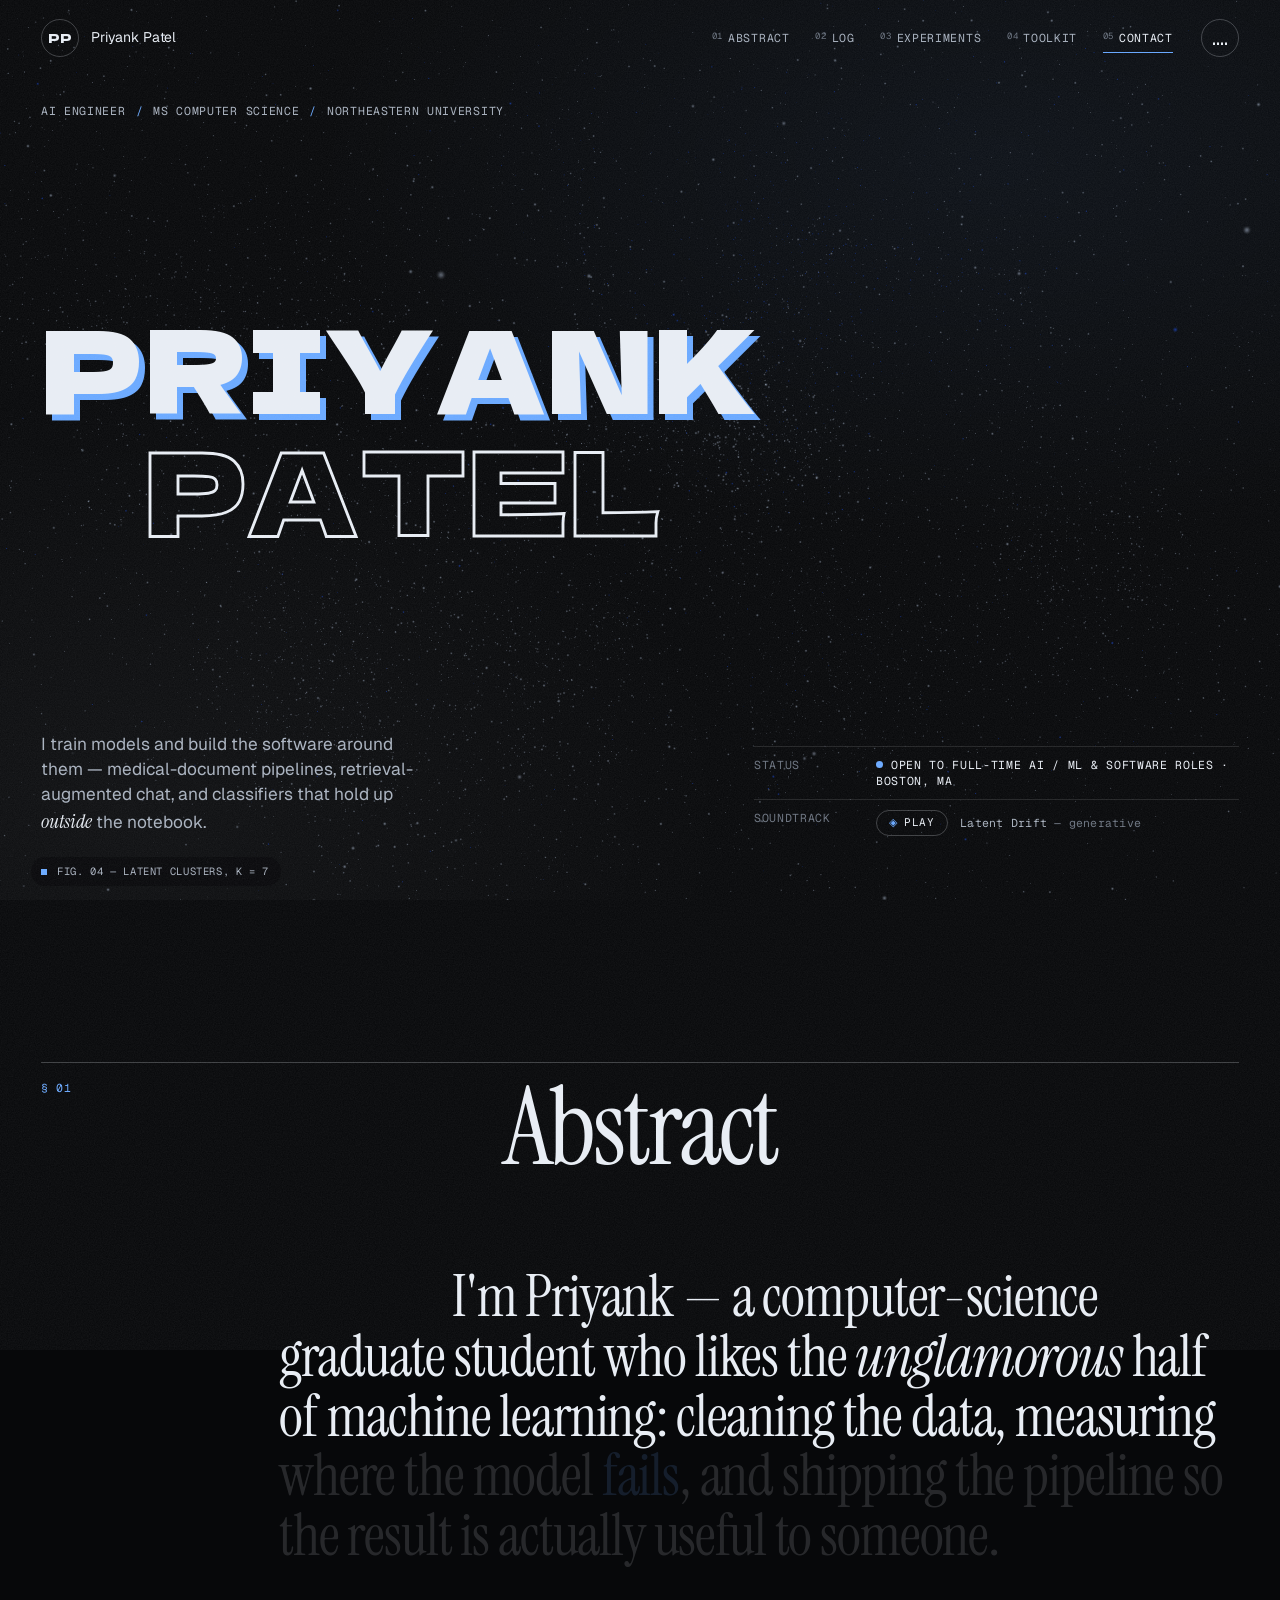
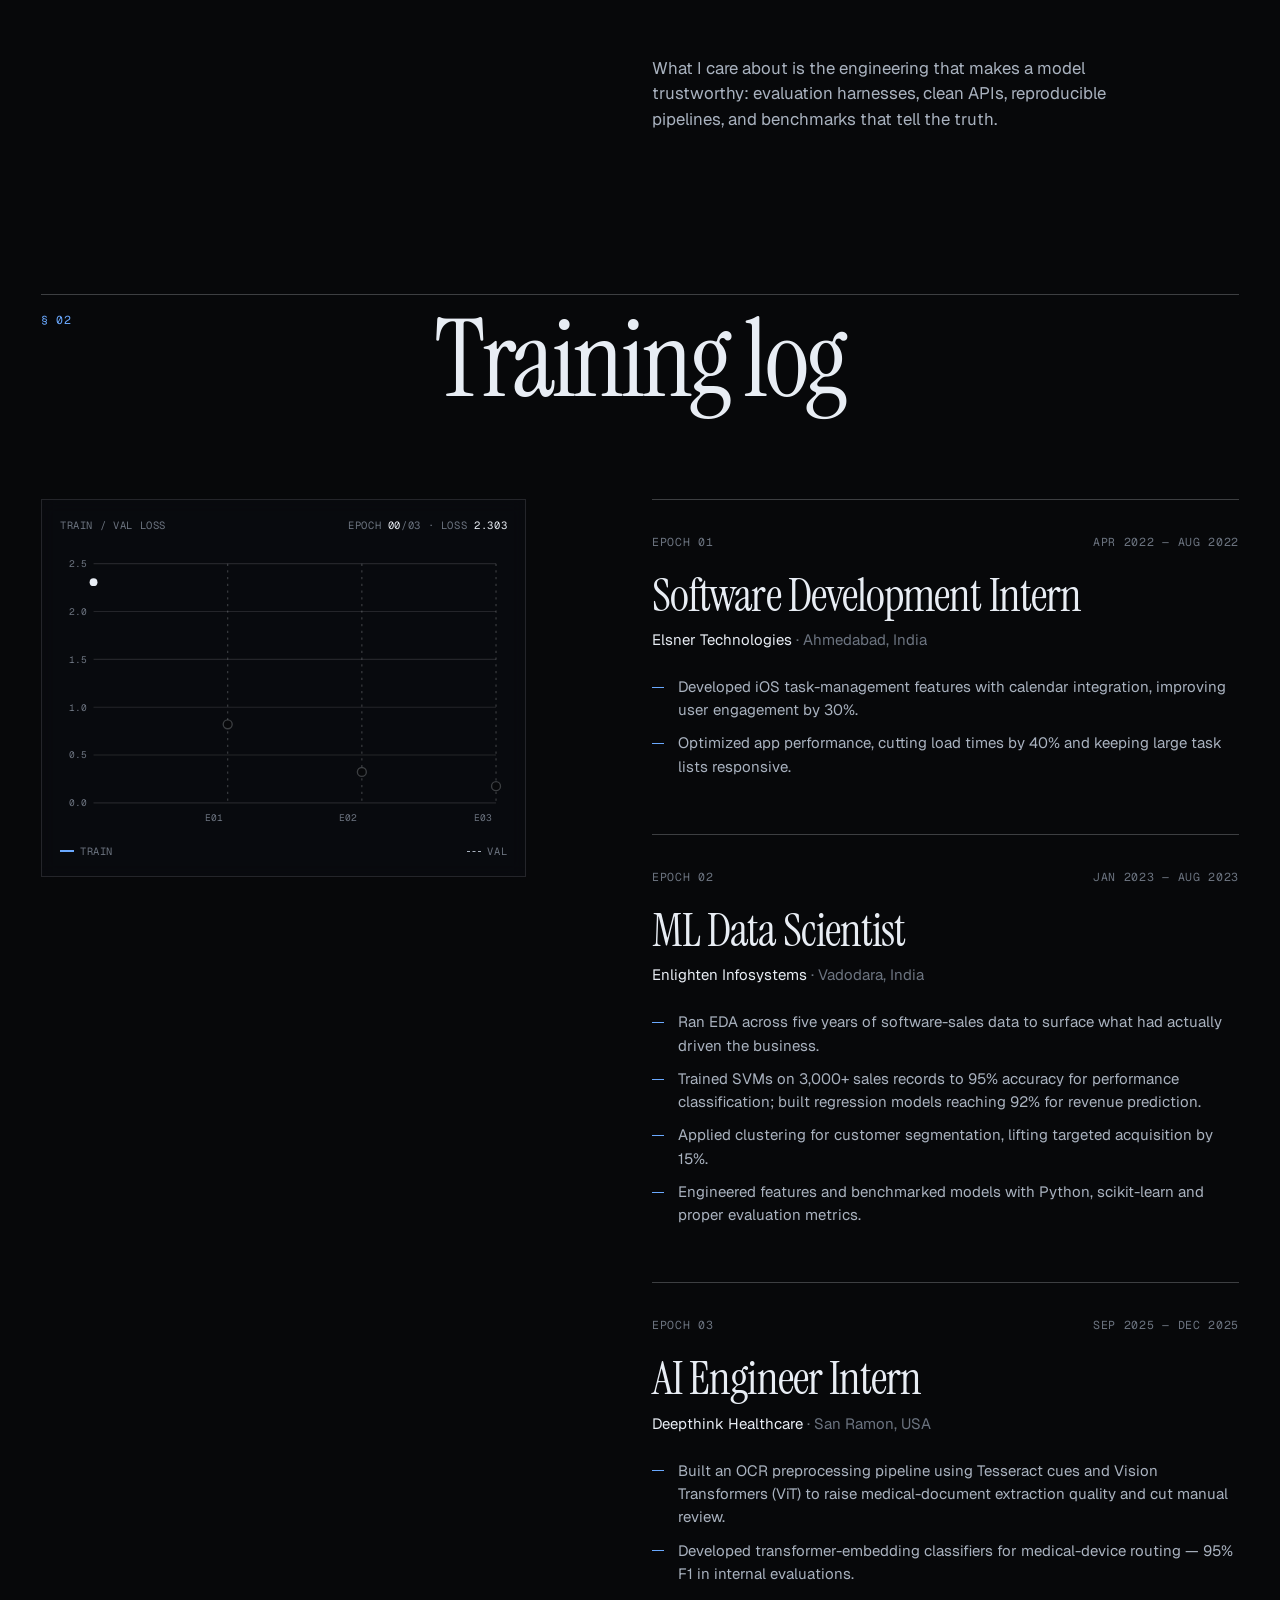
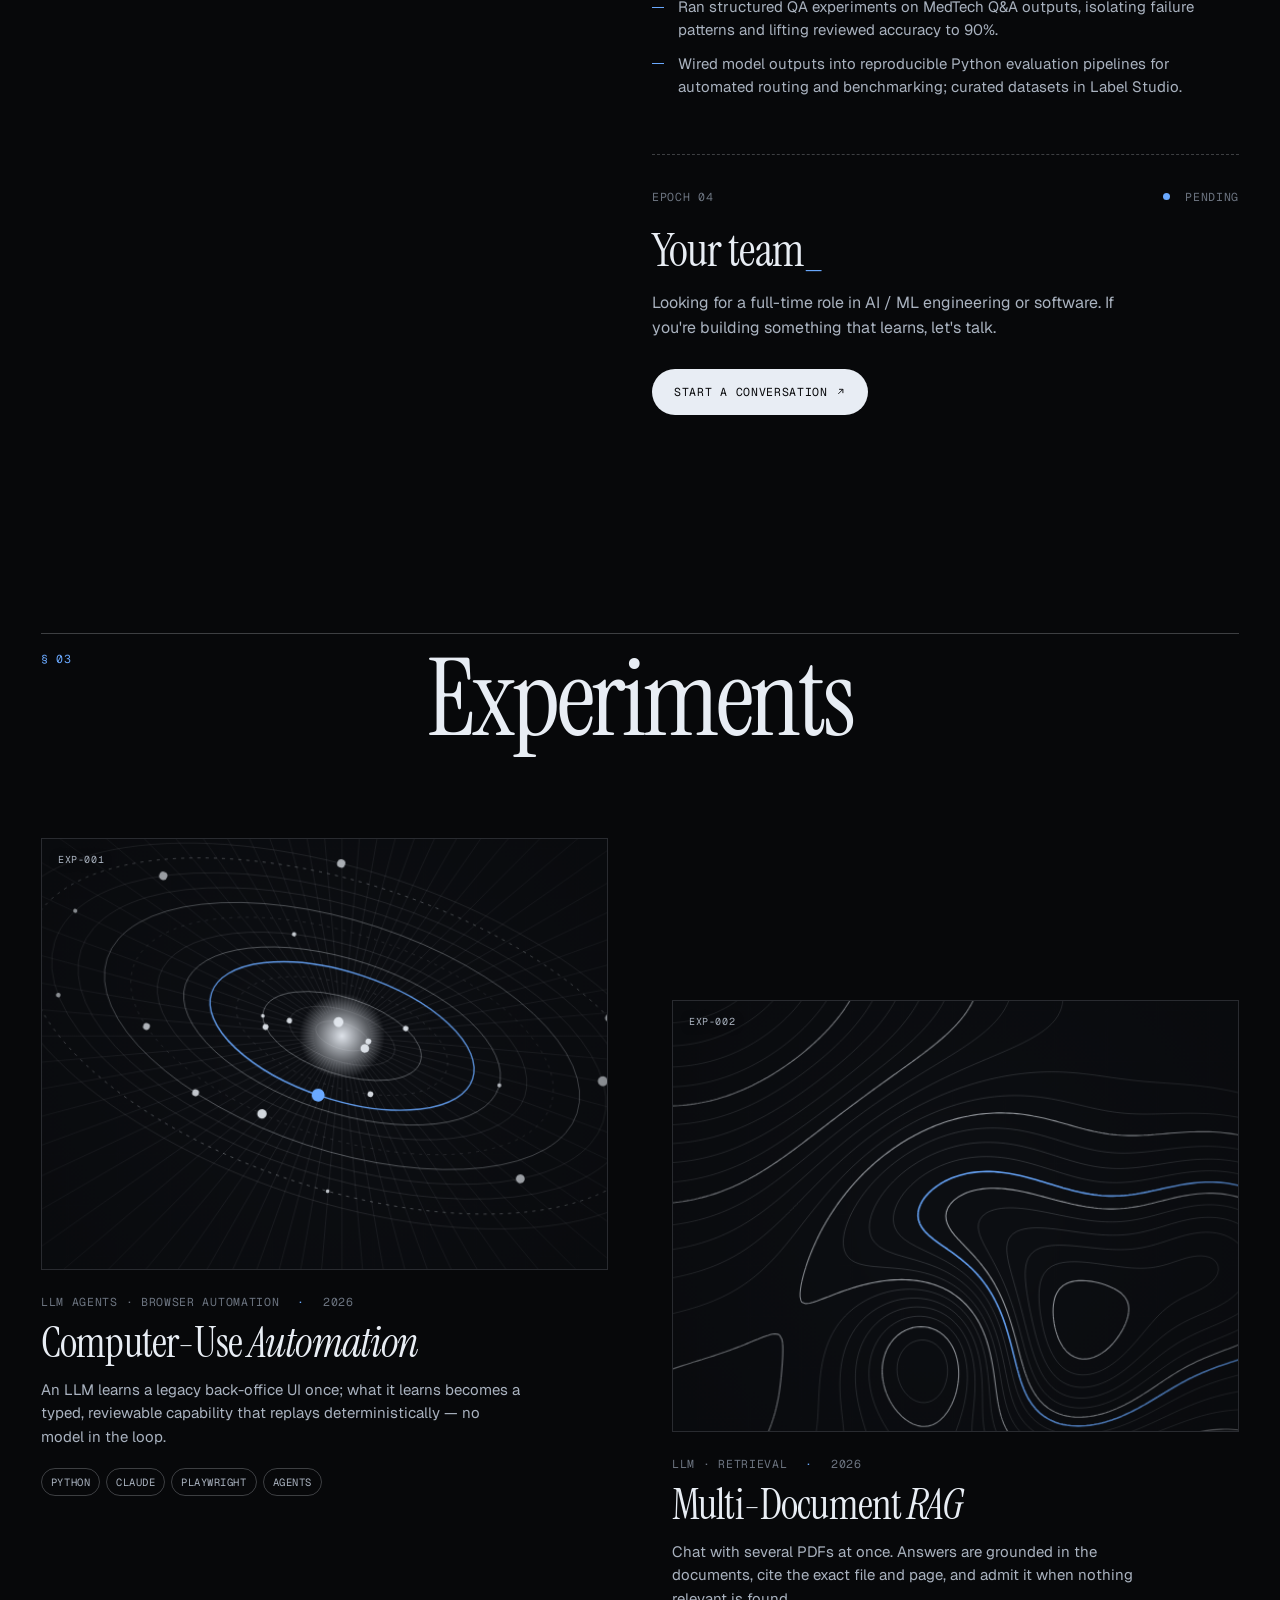
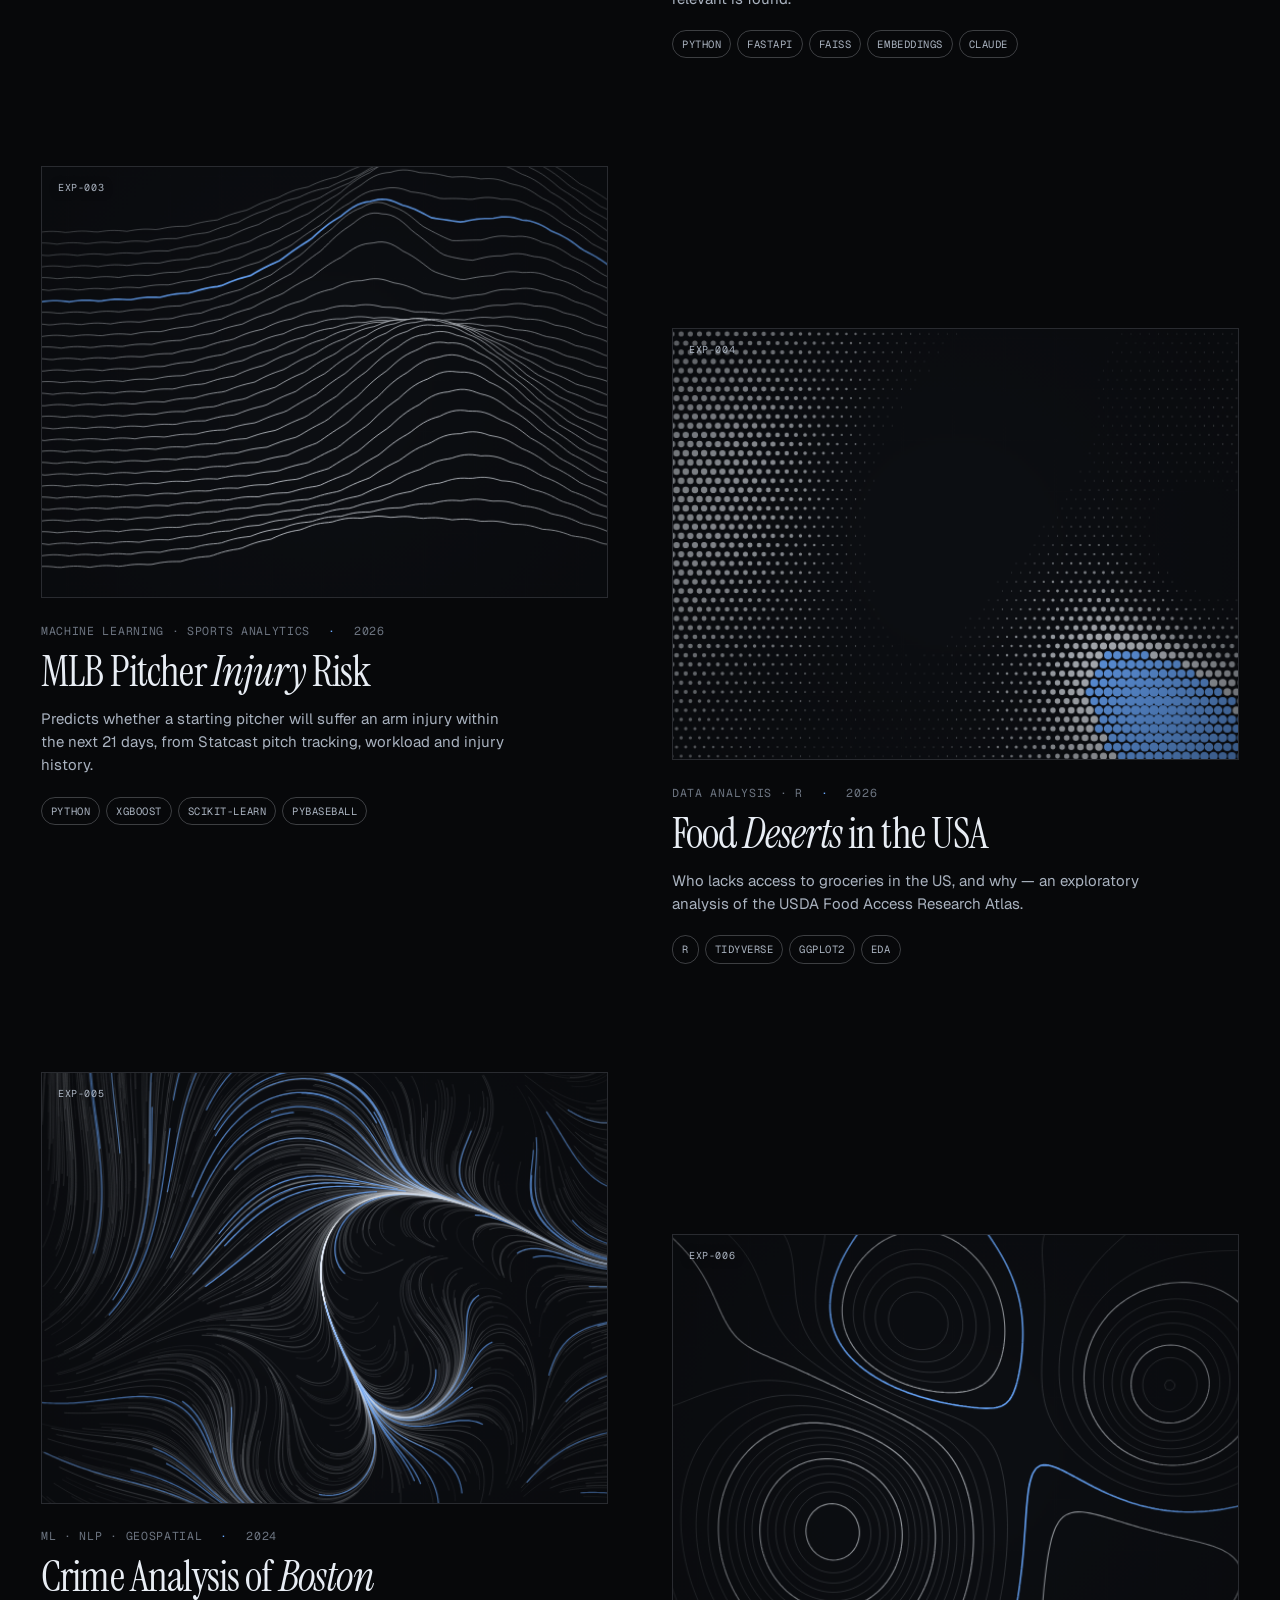
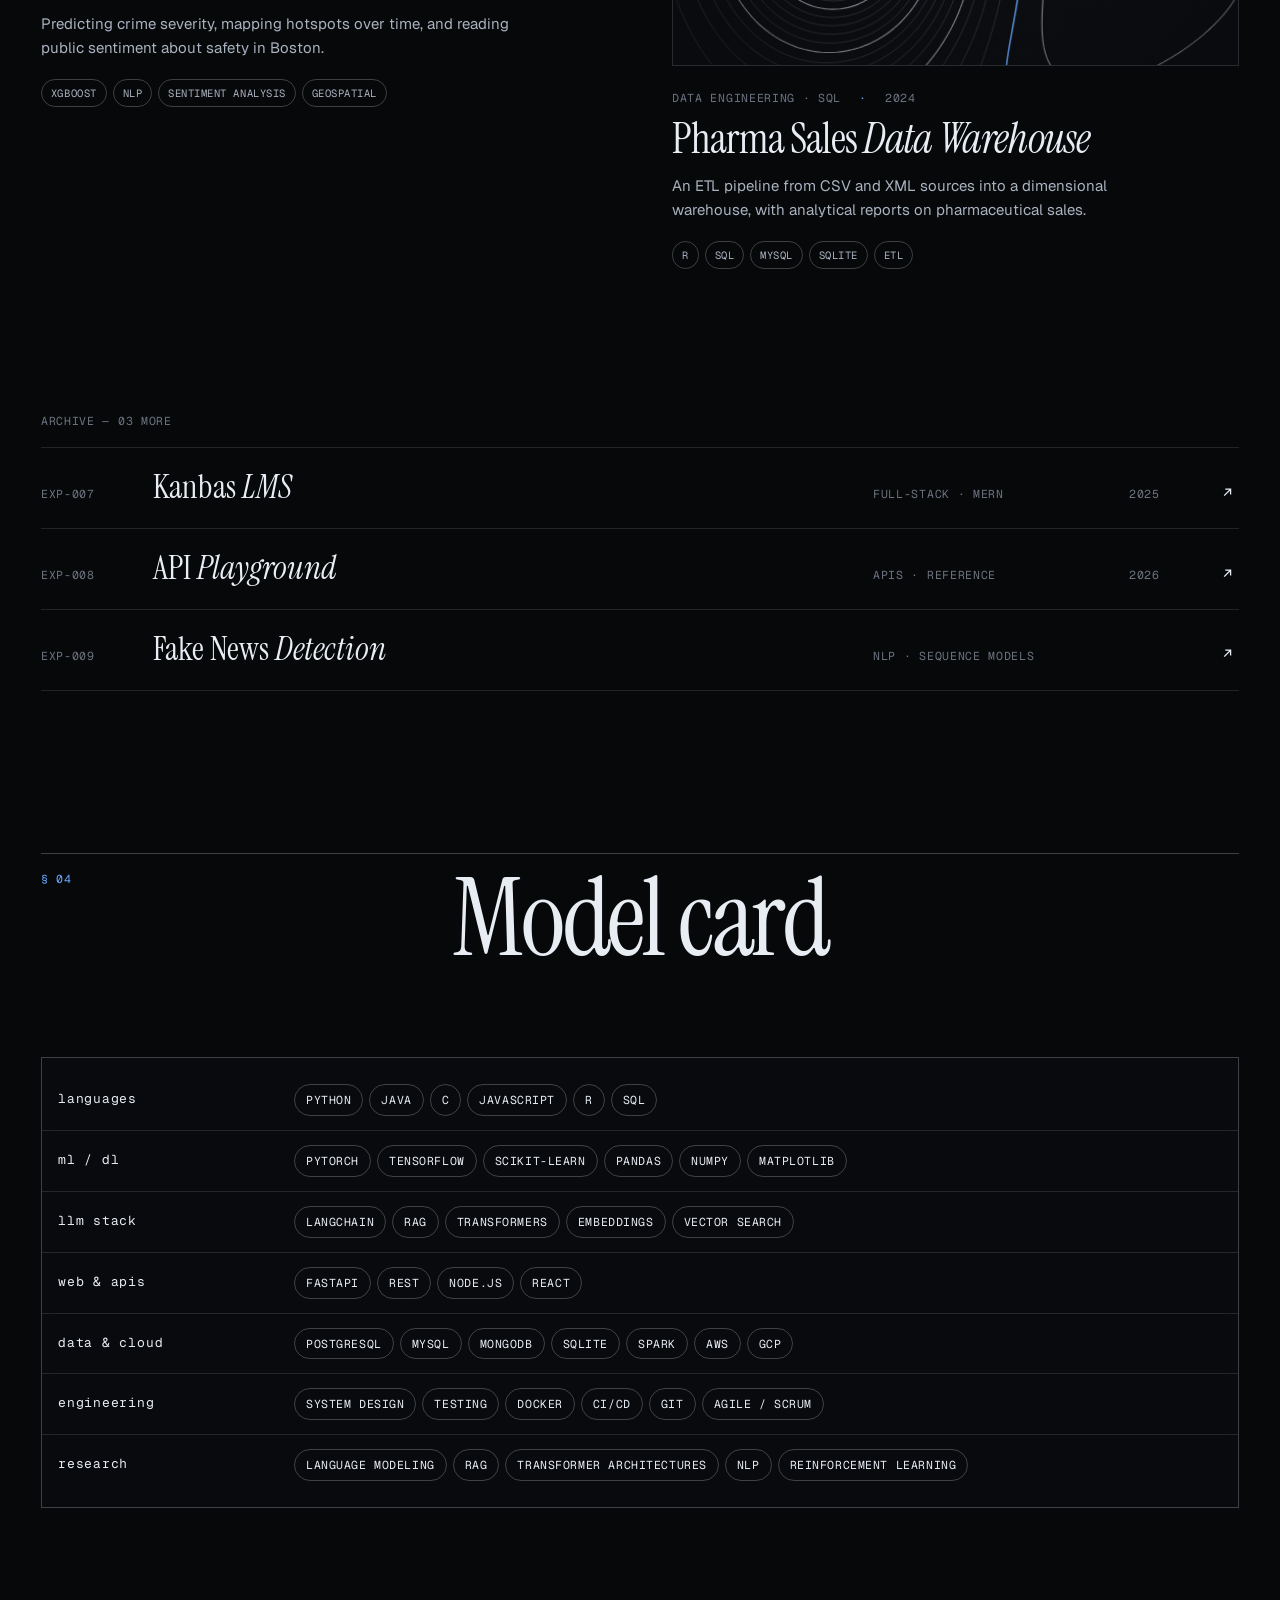
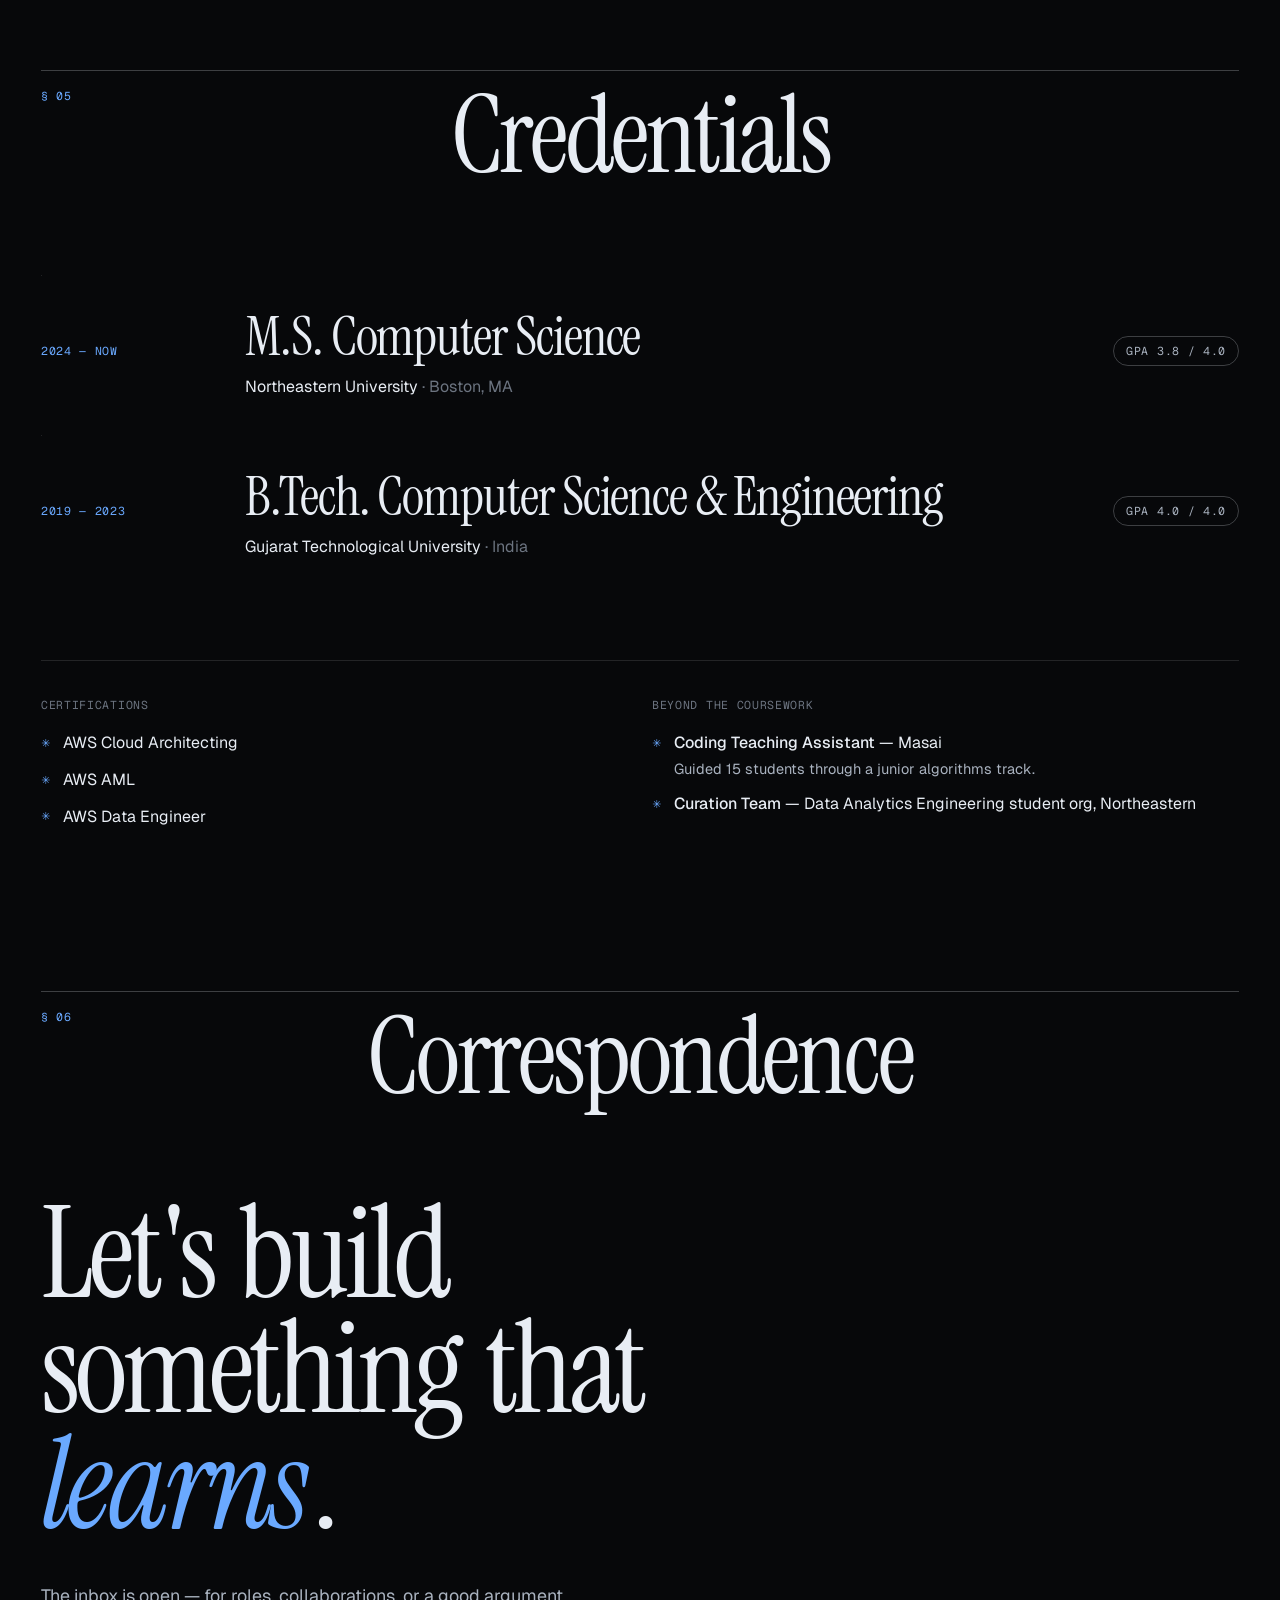
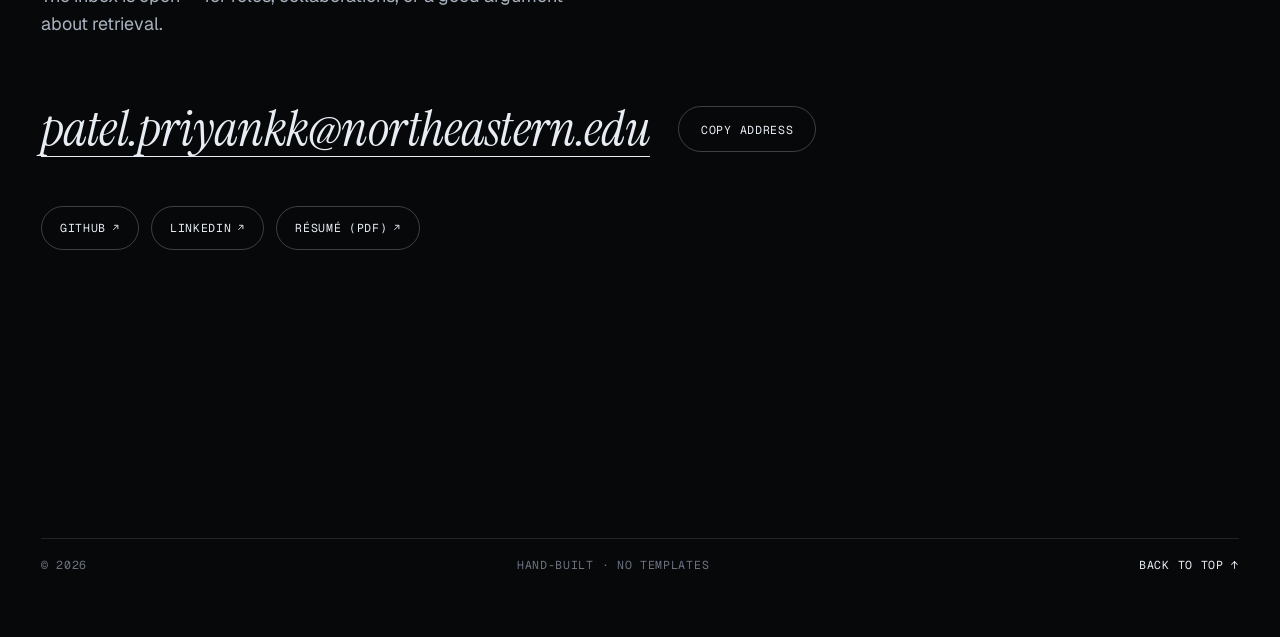
==== commit c25713ac: "Simplify layout, anime title font, add GitHub projects" ====
--- a/index.html
+++ b/index.html
@@ -9,7 +9,7 @@
       content="Priyank Patel — AI engineer and Northeastern CS grad student building language-model, retrieval and ML systems that hold up outside the notebook."
     />
     <meta name="author" content="Priyank Patel" />
-    <meta name="theme-color" content="#0a0a09" />
+    <meta name="theme-color" content="#07080a" />
     <meta name="color-scheme" content="dark" />
     <link rel="canonical" href="https://priyank1510.github.io/" />
 
@@ -32,7 +32,7 @@
     <link rel="preconnect" href="https://fonts.gstatic.com" crossorigin />
     <link
       rel="stylesheet"
-      href="https://fonts.googleapis.com/css2?family=Instrument+Serif:ital@0;1&family=Geist:wght@300..700&family=Geist+Mono:wght@400;500&display=swap"
+      href="https://fonts.googleapis.com/css2?family=Dela+Gothic+One&family=Instrument+Serif:ital@0;1&family=Geist:wght@300..700&family=Geist+Mono:wght@400;500&display=swap"
     />
     <link rel="stylesheet" href="css/style.css" />
     <script type="importmap">
@@ -71,10 +71,7 @@
 
     <!-- ============================================================ loader -->
     <div class="loader" aria-hidden="true">
-      <div class="loader__row mono">
-        <span>Initialising latent field</span>
-        <span>seed · 1510</span>
-      </div>
+      <div></div>
       <div class="loader__count"><span class="loader__num">000</span></div>
       <div class="loader__bar"><i></i></div>
       <div class="loader__row mono">
@@ -95,10 +92,7 @@
         <span class="nav__mono" data-bind="initials">PP</span>
         <span class="nav__name" data-bind="name">Priyank Patel</span>
       </a>
-      <div class="nav__clock mono" aria-label="Local time">
-        <span class="nav__status" data-slot="status"></span>
-        <span id="clock">--:--:--</span>
-      </div>
+      <div class="nav__right">
       <nav class="nav__links" aria-label="Primary">
         <a href="#about" data-nav="about"><span class="idx">01</span><span data-scramble>Abstract</span></a>
         <a href="#log" data-nav="log"><span class="idx">02</span><span data-scramble>Log</span></a>
@@ -106,9 +100,13 @@
         <a href="#toolkit" data-nav="toolkit"><span class="idx">04</span><span data-scramble>Toolkit</span></a>
         <a href="#contact" data-nav="contact"><span class="idx">05</span><span data-scramble>Contact</span></a>
       </nav>
+      <button class="sound" type="button" data-sound aria-pressed="false" aria-label="Play soundtrack" data-magnetic>
+        <span class="sound__bars" aria-hidden="true"><i></i><i></i><i></i><i></i></span>
+      </button>
       <button class="nav__menu mono" type="button" aria-expanded="false" aria-controls="menu">
-        <span class="nav__menu-label">Menu</span><i></i><i></i>
+        <span class="nav__menu-label">Menu</span>
       </button>
+      </div>
     </header>
 
     <div class="menu" id="menu" aria-hidden="true">
@@ -125,10 +123,6 @@
     <!-- ============================================================ HUD -->
     <div class="hud" aria-hidden="true">
       <div class="hud__fig mono"><i></i><span class="hud__fig-text">Fig. 00 — Initialisation</span></div>
-      <div class="hud__gauge">
-        <span class="hud__z mono">z 0.00</span>
-        <div class="hud__track"><div class="hud__fill"></div></div>
-      </div>
     </div>
 
     <main id="main">
@@ -140,7 +134,6 @@
         <header class="sec-head">
           <span class="sec-head__idx mono">§ 01</span>
           <h2 class="sec-head__title" data-split-chars>Abstract</h2>
-          <span class="sec-head__note mono">On method</span>
         </header>
         <div data-slot="about"></div>
       </section>
@@ -150,7 +143,6 @@
         <header class="sec-head">
           <span class="sec-head__idx mono">§ 02</span>
           <h2 class="sec-head__title" data-split-chars>Training log</h2>
-          <span class="sec-head__note mono" data-slot="log-note"></span>
         </header>
         <div data-slot="log"></div>
       </section>
@@ -160,7 +152,6 @@
         <header class="sec-head">
           <span class="sec-head__idx mono">§ 03</span>
           <h2 class="sec-head__title" data-split-chars>Experiments</h2>
-          <span class="sec-head__note mono" data-slot="work-note"></span>
         </header>
         <div data-slot="work"></div>
       </section>
@@ -170,7 +161,6 @@
         <header class="sec-head">
           <span class="sec-head__idx mono">§ 04</span>
           <h2 class="sec-head__title" data-split-chars>Model card</h2>
-          <span class="sec-head__note mono">Toolkit &amp; parameters</span>
         </header>
         <div data-slot="toolkit"></div>
       </section>
@@ -180,7 +170,6 @@
         <header class="sec-head">
           <span class="sec-head__idx mono">§ 05</span>
           <h2 class="sec-head__title" data-split-chars>Credentials</h2>
-          <span class="sec-head__note mono">Education &amp; extras</span>
         </header>
         <div data-slot="creds"></div>
       </section>
@@ -190,7 +179,6 @@
         <header class="sec-head">
           <span class="sec-head__idx mono">§ 06</span>
           <h2 class="sec-head__title" data-split-chars>Correspondence</h2>
-          <span class="sec-head__note mono">Reply within a day</span>
         </header>
         <div data-slot="contact"></div>
       </section>
--- a/css/style.css
+++ b/css/style.css
@@ -5,17 +5,18 @@
    ========================================================================== */
 
 :root {
-  --ink: #0a0a09;
-  --ink-2: #121110;
-  --ink-3: #1a1916;
-  --paper: #ece6d9;
-  --paper-dim: #b9b2a4;
-  --muted: #7f796e;
-  --line: rgba(236, 230, 217, 0.12);
-  --line-2: rgba(236, 230, 217, 0.24);
-  --accent: #ff5a1f;
-  --accent-soft: rgba(255, 90, 31, 0.14);
-
+  --ink: #07080a;
+  --ink-2: #0e1015;
+  --ink-3: #151821;
+  --paper: #e8edf4;
+  --paper-dim: #a9b2bf;
+  --muted: #6c7480;
+  --line: rgba(232, 237, 244, 0.12);
+  --line-2: rgba(232, 237, 244, 0.24);
+  --accent: #6aa9ff;
+  --accent-soft: rgba(106, 169, 255, 0.14);
+
+  --display: "Dela Gothic One", "Arial Black", ui-sans-serif, sans-serif;
   --serif: "Instrument Serif", "Iowan Old Style", "Times New Roman", serif;
   --sans: "Geist", ui-sans-serif, system-ui, -apple-system, "Segoe UI", sans-serif;
   --mono: "Geist Mono", ui-monospace, "SFMono-Regular", Menlo, Consolas, monospace;
@@ -46,8 +47,8 @@
   margin: 0;
   min-height: 100vh;
   background:
-    radial-gradient(90vw 70vh at 78% 18%, rgba(255, 90, 31, 0.055), transparent 60%),
-    radial-gradient(80vw 80vh at 10% 90%, rgba(236, 230, 217, 0.035), transparent 60%),
+    radial-gradient(90vw 70vh at 78% 18%, rgba(106, 169, 255, 0.055), transparent 60%),
+    radial-gradient(80vw 80vh at 10% 90%, rgba(232, 237, 244, 0.035), transparent 60%),
     var(--ink);
   background-attachment: fixed;
   color: var(--paper);
@@ -131,6 +132,16 @@
   color: var(--muted);
 }
 
+.sr-only {
+  position: absolute;
+  width: 1px;
+  height: 1px;
+  margin: -1px;
+  overflow: hidden;
+  clip: rect(0 0 0 0);
+  white-space: nowrap;
+}
+
 .skip {
   position: fixed;
   top: 12px;
@@ -177,8 +188,8 @@
 }
 .no-webgl body {
   background:
-    radial-gradient(40vw 40vw at 72% 40%, rgba(255, 90, 31, 0.12), transparent 70%),
-    radial-gradient(30vw 30vw at 72% 40%, rgba(236, 230, 217, 0.08), transparent 70%),
+    radial-gradient(40vw 40vw at 72% 40%, rgba(106, 169, 255, 0.12), transparent 70%),
+    radial-gradient(30vw 30vw at 72% 40%, rgba(232, 237, 244, 0.08), transparent 70%),
     var(--ink);
 }
 
@@ -206,6 +217,10 @@
   position: relative;
   z-index: 1;
 }
+/* reveal offsets must never widen the page (clip keeps position: sticky working) */
+main {
+  overflow-x: clip;
+}
 
 .pulse {
   display: inline-block;
@@ -215,14 +230,14 @@
   border-radius: 50%;
   background: var(--accent);
   vertical-align: 1px;
-  box-shadow: 0 0 0 0 rgba(255, 90, 31, 0.6);
+  box-shadow: 0 0 0 0 rgba(106, 169, 255, 0.6);
   animation: pulse 2s var(--ease) infinite;
 }
 
 @keyframes pulse {
-  0% { box-shadow: 0 0 0 0 rgba(255, 90, 31, 0.55); }
-  70% { box-shadow: 0 0 0 9px rgba(255, 90, 31, 0); }
-  100% { box-shadow: 0 0 0 0 rgba(255, 90, 31, 0); }
+  0% { box-shadow: 0 0 0 0 rgba(106, 169, 255, 0.55); }
+  70% { box-shadow: 0 0 0 9px rgba(106, 169, 255, 0); }
+  100% { box-shadow: 0 0 0 0 rgba(106, 169, 255, 0); }
 }
 
 .blink {
@@ -277,9 +292,9 @@
 }
 .loader__num {
   display: block;
-  font-family: var(--serif);
-  font-size: clamp(7rem, 30vw, 30rem);
-  letter-spacing: -0.04em;
+  font-family: var(--display);
+  font-size: clamp(5rem, 22vw, 22rem);
+  letter-spacing: -0.02em;
   line-height: 0.82;
   font-variant-numeric: tabular-nums;
 }
@@ -342,7 +357,7 @@
   top: 0;
   width: 38px;
   height: 38px;
-  border: 1px solid rgba(236, 230, 217, 0.45);
+  border: 1px solid rgba(232, 237, 244, 0.45);
   border-radius: 50%;
   transform: translate(-50%, -50%) scale(var(--s, 1));
   transition:
@@ -395,7 +410,7 @@
   height: var(--nav-h);
   padding: 0 var(--gutter);
   display: grid;
-  grid-template-columns: 1fr auto 1fr;
+  grid-template-columns: 1fr auto;
   align-items: center;
   transition: transform 0.7s var(--ease);
 }
@@ -403,7 +418,7 @@
   content: "";
   position: absolute;
   inset: 0 0 -30px 0;
-  background: linear-gradient(to bottom, rgba(10, 10, 9, 0.94) 0%, rgba(10, 10, 9, 0.8) 55%, rgba(10, 10, 9, 0));
+  background: linear-gradient(to bottom, rgba(7, 8, 10, 0.94) 0%, rgba(7, 8, 10, 0.8) 55%, rgba(7, 8, 10, 0));
   backdrop-filter: blur(6px);
   -webkit-backdrop-filter: blur(6px);
   mask-image: linear-gradient(to bottom, #000 60%, transparent);
@@ -437,10 +452,9 @@
   height: 38px;
   border: 1px solid var(--line-2);
   border-radius: 50%;
-  font-family: var(--serif);
-  font-style: italic;
-  font-size: 18px;
-  letter-spacing: -0.02em;
+  font-family: var(--display);
+  font-size: 13px;
+  letter-spacing: 0.02em;
   transition:
     background-color 0.4s,
     color 0.4s,
@@ -455,16 +469,53 @@
   font-size: 14px;
   letter-spacing: -0.01em;
 }
-.nav__clock {
+.nav__right {
+  justify-self: end;
   display: flex;
   align-items: center;
-  color: var(--paper-dim);
-  font-variant-numeric: tabular-nums;
+  gap: clamp(16px, 2.2vw, 32px);
 }
 .nav__links {
-  justify-self: end;
   display: flex;
   gap: clamp(14px, 2vw, 30px);
+}
+
+/* sound toggle — an equaliser that listens to the soundtrack */
+.sound {
+  display: grid;
+  place-items: center;
+  width: 38px;
+  height: 38px;
+  border: 1px solid var(--line-2);
+  border-radius: 50%;
+  transition:
+    border-color 0.4s,
+    background-color 0.4s;
+}
+.sound:hover {
+  border-color: var(--accent);
+}
+.sound__bars {
+  display: flex;
+  align-items: flex-end;
+  gap: 2px;
+  height: 14px;
+}
+.sound__bars i {
+  display: block;
+  width: 2px;
+  height: 100%;
+  background: var(--paper);
+  transform-origin: bottom;
+  transform: scaleY(0.18);
+  transition: transform 0.12s linear;
+}
+.sound-on .sound {
+  border-color: var(--accent);
+  background: var(--accent-soft);
+}
+.sound-on .sound__bars i {
+  background: var(--accent);
 }
 .nav__links a {
   position: relative;
@@ -571,7 +622,7 @@
   gap: 10px;
   padding: 7px 12px 7px 10px;
   border-radius: 999px;
-  background: rgba(10, 10, 9, 0.72);
+  background: rgba(7, 8, 10, 0.72);
   backdrop-filter: blur(8px);
   -webkit-backdrop-filter: blur(8px);
   color: var(--paper-dim);
@@ -582,37 +633,6 @@
   width: 6px;
   height: 6px;
   background: var(--accent);
-}
-.hud__gauge {
-  position: fixed;
-  right: calc(var(--gutter) * 0.5);
-  top: 50%;
-  z-index: 50;
-  display: flex;
-  flex-direction: column;
-  align-items: center;
-  gap: 12px;
-  transform: translateY(-50%);
-  pointer-events: none;
-}
-.hud__z {
-  writing-mode: vertical-rl;
-  color: var(--muted);
-  font-size: 10px;
-  font-variant-numeric: tabular-nums;
-}
-.hud__track {
-  width: 1px;
-  height: 22vh;
-  background: var(--line);
-  overflow: hidden;
-}
-.hud__fill {
-  width: 100%;
-  height: 100%;
-  background: var(--accent);
-  transform-origin: top;
-  transform: scaleY(0);
 }
 .case-open .hud {
   opacity: 0;
@@ -733,40 +753,37 @@
 }
 .hero__title {
   align-self: center;
-  font-family: var(--serif);
+  font-family: var(--display);
   font-weight: 400;
-  font-size: clamp(4.6rem, 17.5vw, 20rem);
-  line-height: 0.8;
-  letter-spacing: -0.045em;
+  font-size: clamp(2.9rem, 9vw, 9.4rem);
+  line-height: 1;
+  letter-spacing: 0.01em;
+  text-transform: uppercase;
   margin: 4vh 0;
   perspective: 900px;
 }
 .hero__line {
   display: block;
   overflow: hidden;
-  padding: 0.04em 0.06em 0.1em 0;
-  margin-bottom: -0.1em;
+  padding: 0.02em 0.12em 0.12em 0;
+  margin-bottom: -0.08em;
 }
 .hero__line--2 {
-  padding-left: 13vw;
-  display: flex;
-  align-items: flex-end;
-  gap: 2vw;
+  padding-left: 0.9em;
 }
 .hero__word {
   display: inline-block;
-  font-style: inherit;
+  font-style: normal;
+  white-space: nowrap;
+}
+/* hard offset shadow, like an anime title card */
+.hero__word {
+  text-shadow: 0.055em 0.055em 0 var(--accent);
 }
 .hero__line--2 .hero__word {
-  font-style: italic;
-  padding-right: 0.08em;
-}
-.hero__role {
-  font-size: clamp(10px, 0.85vw, 12px);
-  letter-spacing: 0.08em;
-  color: var(--accent);
-  padding-bottom: 2.2vw;
-  white-space: nowrap;
+  color: transparent;
+  -webkit-text-stroke: 0.025em var(--paper);
+  text-shadow: none;
 }
 .hero__foot {
   display: grid;
@@ -775,7 +792,7 @@
   align-items: end;
 }
 .hero__tagline {
-  grid-column: 1 / span 5;
+  grid-column: 1 / span 6;
   max-width: 36ch;
   font-size: clamp(1.05rem, 1.35vw, 1.3rem);
   line-height: 1.45;
@@ -787,7 +804,7 @@
   color: var(--paper);
 }
 .hero__meta {
-  grid-column: 7 / span 4;
+  grid-column: 8 / span 5;
   display: grid;
   gap: 10px;
 }
@@ -804,35 +821,60 @@
 .hero__meta dd {
   color: var(--paper);
 }
-.hero__scroll {
-  grid-column: 11 / span 2;
-  justify-self: end;
-  display: flex;
-  flex-direction: column;
-  align-items: flex-end;
-  gap: 12px;
+.hero__music {
+  display: flex;
+  flex-wrap: wrap;
+  align-items: center;
+  gap: 6px 12px;
+}
+.hero__play {
+  display: inline-flex;
+  align-items: center;
+  gap: 6px;
+  height: 26px;
+  padding: 0 12px;
+  border: 1px solid var(--line-2);
+  border-radius: 999px;
+  font-family: var(--mono);
+  font-size: 11px;
+  letter-spacing: 0.08em;
+  text-transform: uppercase;
+  transition:
+    background-color 0.3s,
+    color 0.3s,
+    border-color 0.3s;
+}
+.hero__play:hover {
+  background: var(--paper);
+  border-color: var(--paper);
+  color: var(--ink);
+}
+.hero__play-icon {
+  display: inline-block;
+  color: var(--accent);
+  transition: color 0.3s;
+}
+.sound-on .hero__play {
+  border-color: var(--accent);
+  color: var(--accent);
+}
+.sound-on .hero__play-icon {
+  animation: spin 3.2s linear infinite;
+}
+.hero__play:hover .hero__play-icon {
+  color: inherit;
+}
+@keyframes spin {
+  to { transform: rotate(360deg); }
+}
+.hero__track {
   color: var(--paper-dim);
-  text-align: right;
-  max-width: 14ch;
-}
-.hero__scroll-line {
-  position: relative;
-  width: 1px;
-  height: 64px;
-  background: var(--line);
-  overflow: hidden;
-}
-.hero__scroll-line i {
-  position: absolute;
-  inset: 0;
-  background: var(--accent);
-  animation: drip 2.2s var(--ease-in-out) infinite;
-}
-@keyframes drip {
-  0% { transform: translateY(-100%); }
-  60%, 100% { transform: translateY(100%); }
-}
-
+  text-transform: none;
+  letter-spacing: 0.02em;
+}
+.hero__track span {
+  color: var(--muted);
+}
 /* ----------------------------------------------------------------- about */
 .about__statement {
   font-family: var(--serif);
@@ -855,12 +897,10 @@
   margin-top: clamp(56px, 10vh, 120px);
 }
 .about__cols p {
-  grid-column: span 3;
+  grid-column: 7 / span 5;
   color: var(--paper-dim);
-  font-size: 15.5px;
-}
-.about__cols p:first-child {
-  grid-column: 7 / span 3;
+  font-size: clamp(1.05rem, 1.3vw, 1.25rem);
+  line-height: 1.5;
 }
 .stats {
   display: grid;
@@ -915,7 +955,7 @@
   top: calc(var(--nav-h) + 6vh);
   padding: 18px;
   border: 1px solid var(--line);
-  background: rgba(14, 13, 12, 0.6);
+  background: rgba(11, 13, 17, 0.6);
   backdrop-filter: blur(8px);
   -webkit-backdrop-filter: blur(8px);
 }
@@ -1218,7 +1258,7 @@
   place-items: center;
   border-style: dashed;
   border-color: var(--line-2);
-  background: rgba(14, 13, 12, 0.7);
+  background: rgba(11, 13, 17, 0.7);
 }
 .pending__grid {
   position: absolute;
@@ -1341,41 +1381,16 @@
 /* --------------------------------------------------------------- toolkit */
 .yaml {
   border: 1px solid var(--line-2);
-  background: rgba(14, 13, 12, 0.68);
+  background: rgba(11, 13, 17, 0.68);
   backdrop-filter: blur(10px);
   -webkit-backdrop-filter: blur(10px);
 }
-.yaml__bar {
-  display: flex;
-  justify-content: space-between;
-  align-items: center;
-  gap: 12px;
-  padding: 12px 16px;
-  border-bottom: 1px solid var(--line);
-  color: var(--muted);
-  font-size: 10.5px;
-  text-transform: none;
-}
-.yaml__dots {
-  display: flex;
-  gap: 6px;
-}
-.yaml__dots i {
-  width: 9px;
-  height: 9px;
-  border-radius: 50%;
-  border: 1px solid var(--line-2);
-}
-.yaml__dots i:first-child {
-  background: var(--accent);
-  border-color: var(--accent);
-}
 .yaml__body {
   padding: 12px 0;
 }
 .yaml__row {
   display: grid;
-  grid-template-columns: minmax(180px, 260px) 1fr;
+  grid-template-columns: minmax(150px, 220px) 1fr;
   gap: 16px;
   align-items: start;
   padding: 14px 16px;
@@ -1386,23 +1401,13 @@
   border-bottom: 0;
 }
 .yaml__row:hover {
-  background: rgba(236, 230, 217, 0.025);
+  background: rgba(232, 237, 244, 0.025);
 }
 .yaml__row dt {
   padding-top: 6px;
   color: var(--paper);
   text-transform: none;
   font-size: 13px;
-}
-.yaml__row--comment dt {
-  color: var(--muted);
-  font-style: italic;
-}
-.yaml__ln {
-  display: inline-block;
-  width: 32px;
-  color: var(--muted);
-  font-size: 10px;
 }
 .yaml__row dd {
   display: flex;
@@ -1422,44 +1427,6 @@
   border-color: var(--accent);
   color: var(--accent);
   background: var(--accent-soft);
-}
-
-.marquee {
-  margin: clamp(80px, 14vh, 160px) calc(var(--gutter) * -1) 0;
-  overflow: hidden;
-  border-top: 1px solid var(--line);
-  border-bottom: 1px solid var(--line);
-  padding: 2vh 0;
-}
-.marquee__track {
-  display: flex;
-  width: max-content;
-  will-change: transform;
-}
-.marquee__group {
-  display: flex;
-  align-items: center;
-  gap: 0.35em;
-  padding-right: 0.35em;
-  font-family: var(--serif);
-  font-size: clamp(3.4rem, 9vw, 9.5rem);
-  line-height: 1.05;
-  letter-spacing: -0.02em;
-  white-space: nowrap;
-}
-.marquee__group span {
-  color: transparent;
-  -webkit-text-stroke: 1px rgba(236, 230, 217, 0.5);
-}
-.marquee__group .is-italic {
-  font-style: italic;
-  color: var(--paper);
-  -webkit-text-stroke: 0;
-}
-.marquee__group .marquee__star {
-  color: var(--accent);
-  -webkit-text-stroke: 0;
-  font-size: 0.4em;
 }
 
 /* ----------------------------------------------------------------- creds */
@@ -1646,21 +1613,8 @@
 
 /* ---------------------------------------------------------------- footer */
 .foot {
-  padding: 0 var(--gutter) 64px;
+  padding: 18vh var(--gutter) 64px;
   overflow: hidden;
-}
-.foot__big {
-  font-family: var(--serif);
-  font-size: clamp(5rem, 21.5vw, 28rem);
-  line-height: 0.78;
-  letter-spacing: -0.05em;
-  white-space: nowrap;
-  color: var(--paper);
-  margin-bottom: 3vh;
-  user-select: none;
-}
-.foot__big em {
-  color: var(--accent);
 }
 .foot__row {
   display: flex;
@@ -1696,7 +1650,7 @@
   overflow-y: auto;
   overscroll-behavior: contain;
   background:
-    radial-gradient(70vw 50vh at 80% 0%, rgba(255, 90, 31, 0.07), transparent 60%),
+    radial-gradient(70vw 50vh at 80% 0%, rgba(106, 169, 255, 0.07), transparent 60%),
     var(--ink);
   outline: none;
   scrollbar-width: thin;
@@ -1710,7 +1664,7 @@
   align-items: center;
   height: var(--nav-h);
   padding: 0 var(--gutter);
-  background: linear-gradient(to bottom, rgba(10, 10, 9, 0.92), rgba(10, 10, 9, 0));
+  background: linear-gradient(to bottom, rgba(7, 8, 10, 0.92), rgba(7, 8, 10, 0));
 }
 .case__crumb {
   color: var(--muted);
@@ -1932,12 +1886,8 @@
   .hero__meta {
     grid-column: 8 / span 5;
   }
-  .hero__scroll {
-    display: none;
-  }
-  .about__cols p,
-  .about__cols p:first-child {
-    grid-column: span 6;
+  .about__cols p {
+    grid-column: 5 / -1;
   }
   .stats {
     grid-template-columns: repeat(2, 1fr);
@@ -1964,15 +1914,11 @@
   .nav {
     grid-template-columns: 1fr auto;
   }
-  .nav__clock,
   .nav__links {
     display: none;
   }
   .nav__menu {
     display: inline-flex;
-  }
-  .hud__gauge {
-    display: none;
   }
   .hud__fig {
     bottom: 12px;
@@ -2000,9 +1946,6 @@
     padding-left: 8vw;
     flex-wrap: wrap;
   }
-  .hero__role {
-    padding-bottom: 3vw;
-  }
   .about__statement {
     width: 100%;
     text-indent: 10%;
@@ -2010,8 +1953,7 @@
   .about__cols {
     grid-template-columns: 1fr;
   }
-  .about__cols p,
-  .about__cols p:first-child {
+  .about__cols p {
     grid-column: 1 / -1;
   }
   .log__grid {
@@ -2081,7 +2023,7 @@
     padding-bottom: 48px;
   }
   .hero__title {
-    font-size: clamp(4rem, 23vw, 8rem);
+    font-size: clamp(2.2rem, 11.5vw, 3.8rem);
   }
   .hero__meta div {
     grid-template-columns: 96px 1fr;
@@ -2108,9 +2050,6 @@
   }
   .foot__row {
     flex-direction: column;
-  }
-  .yaml__bar span:last-child {
-    display: none;
   }
 }
 
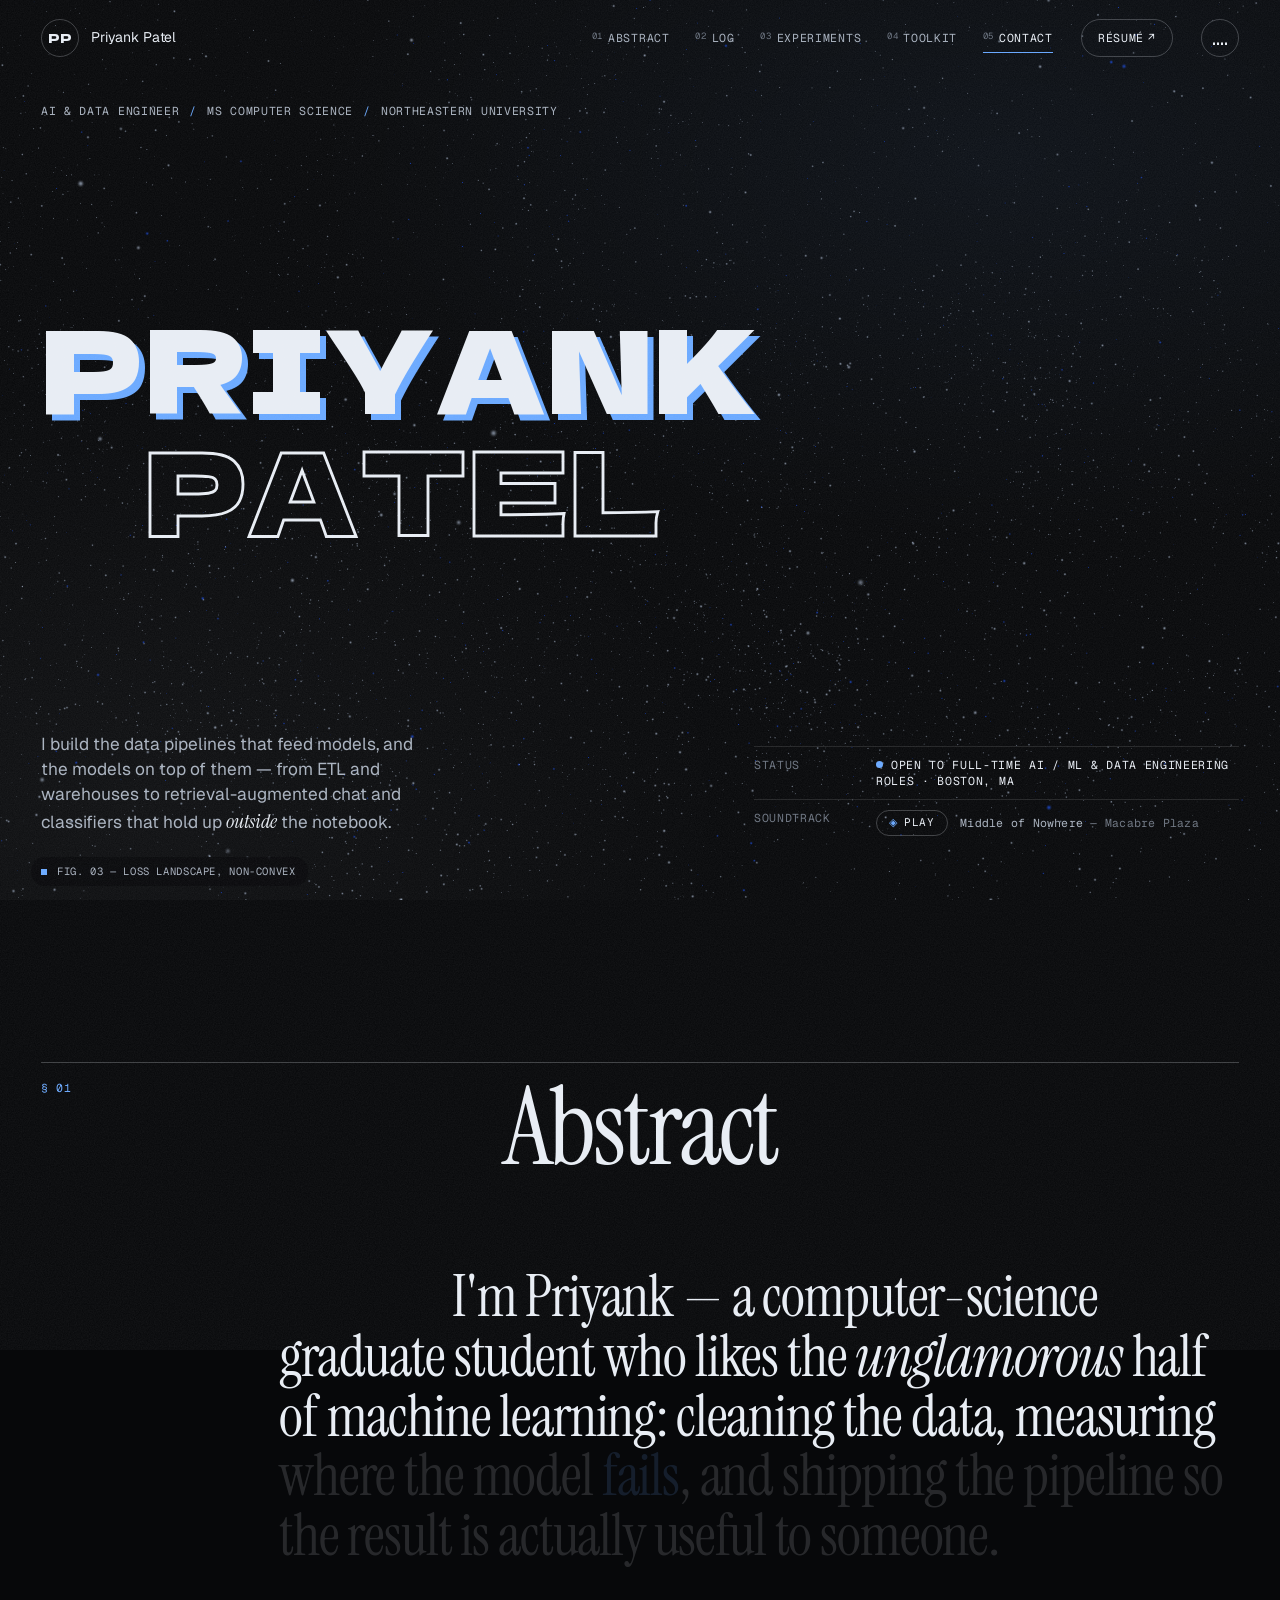
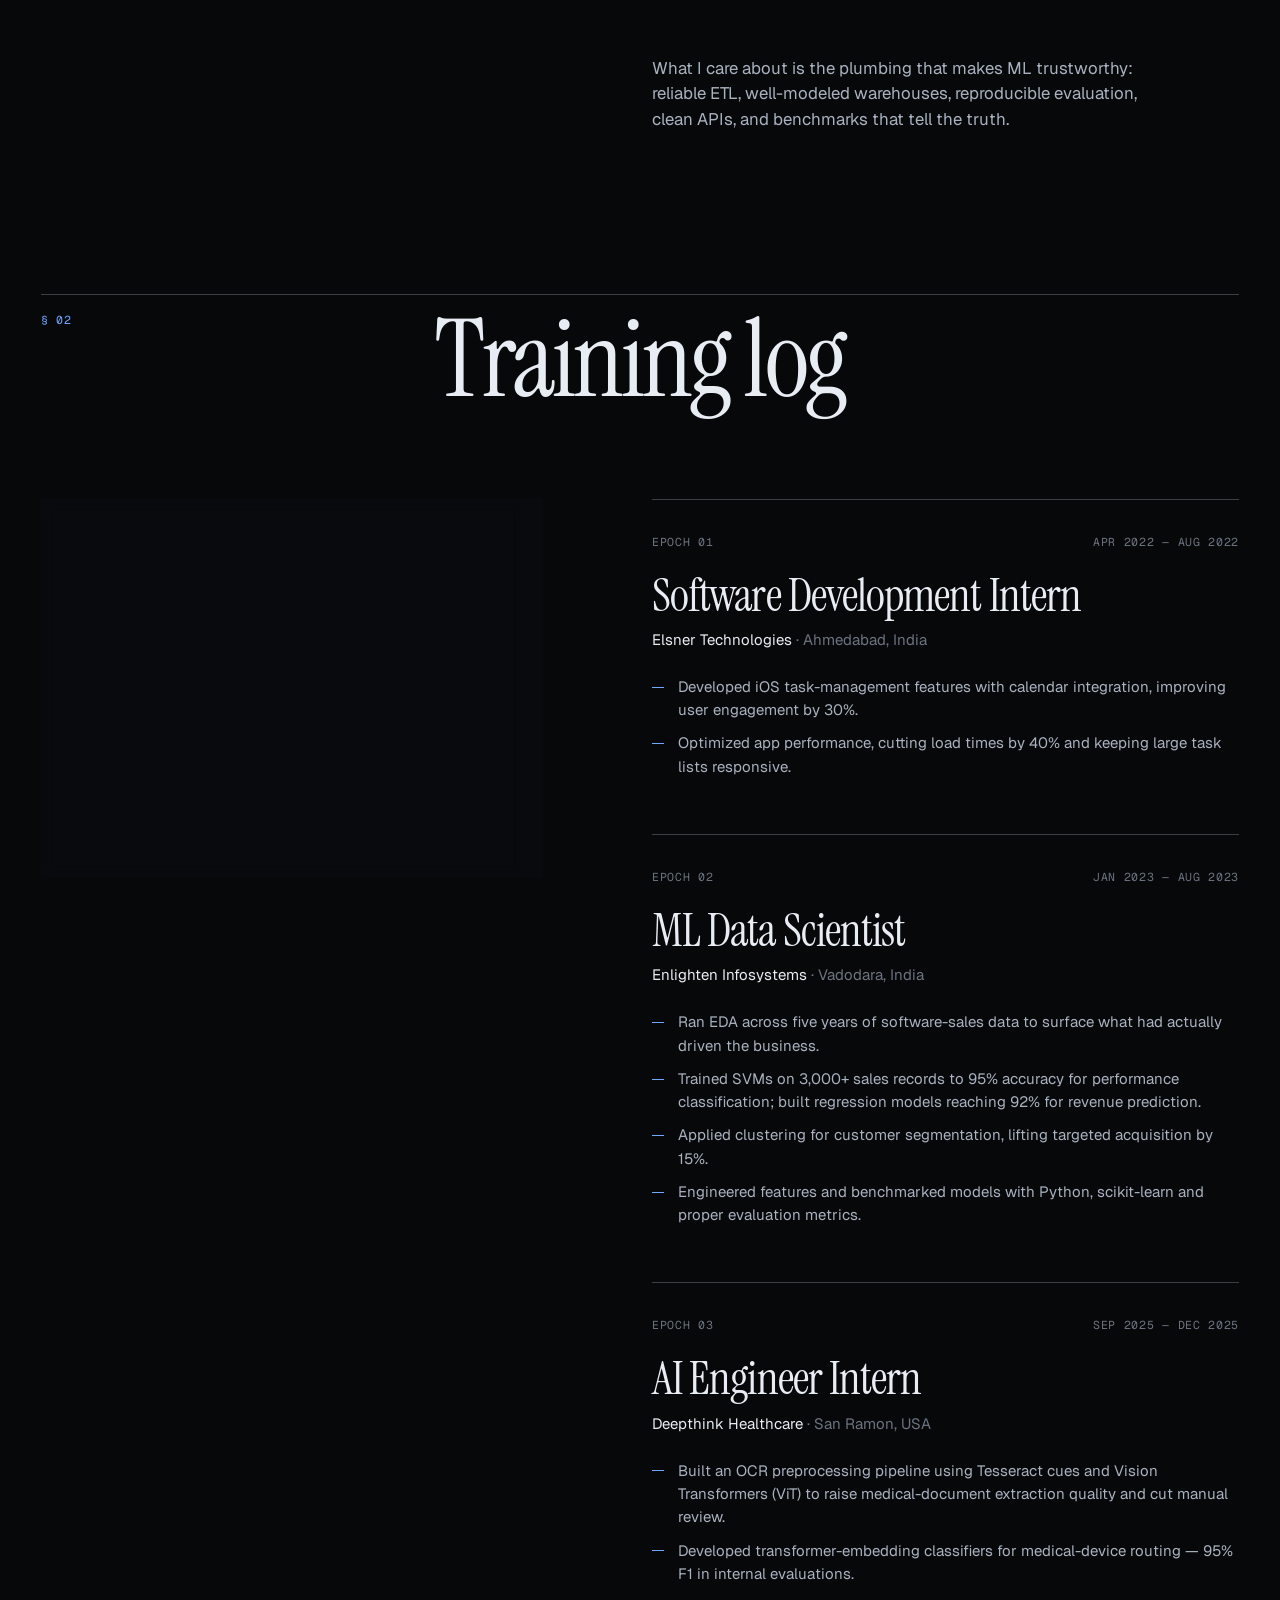
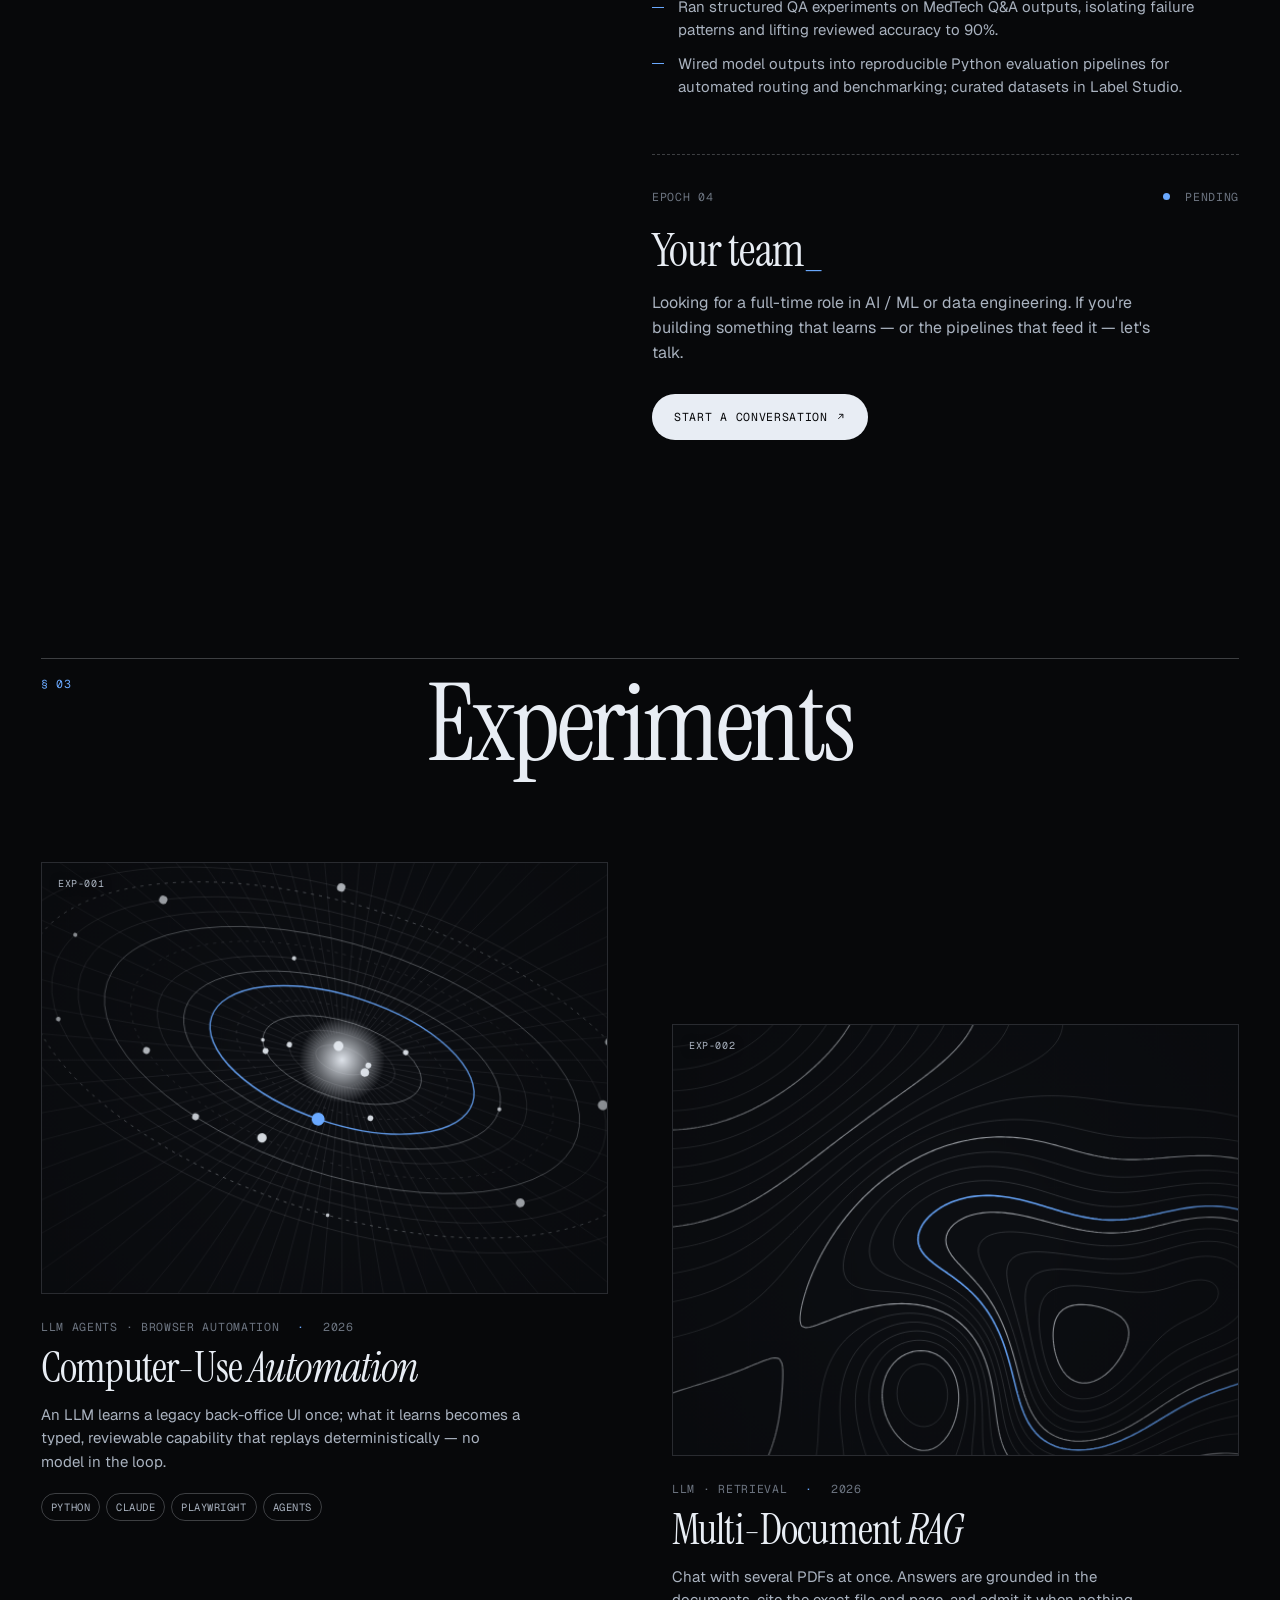
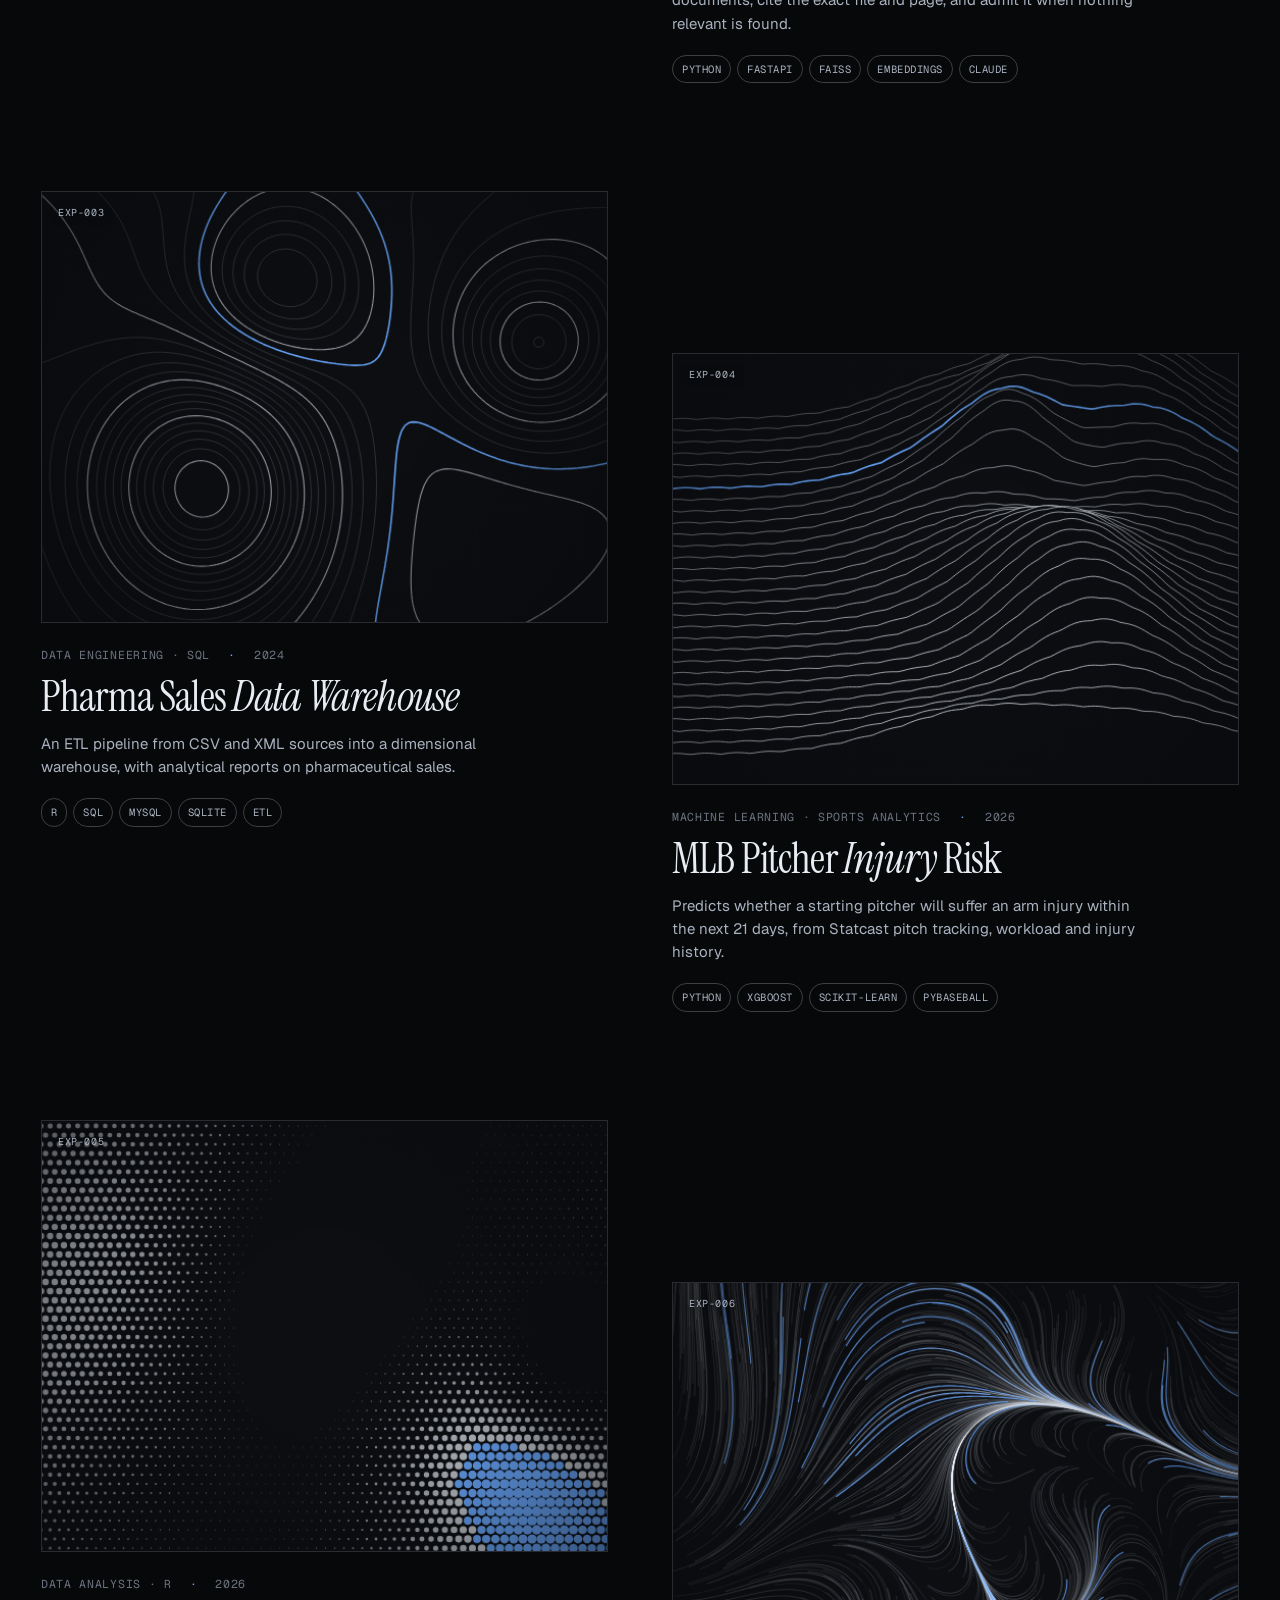
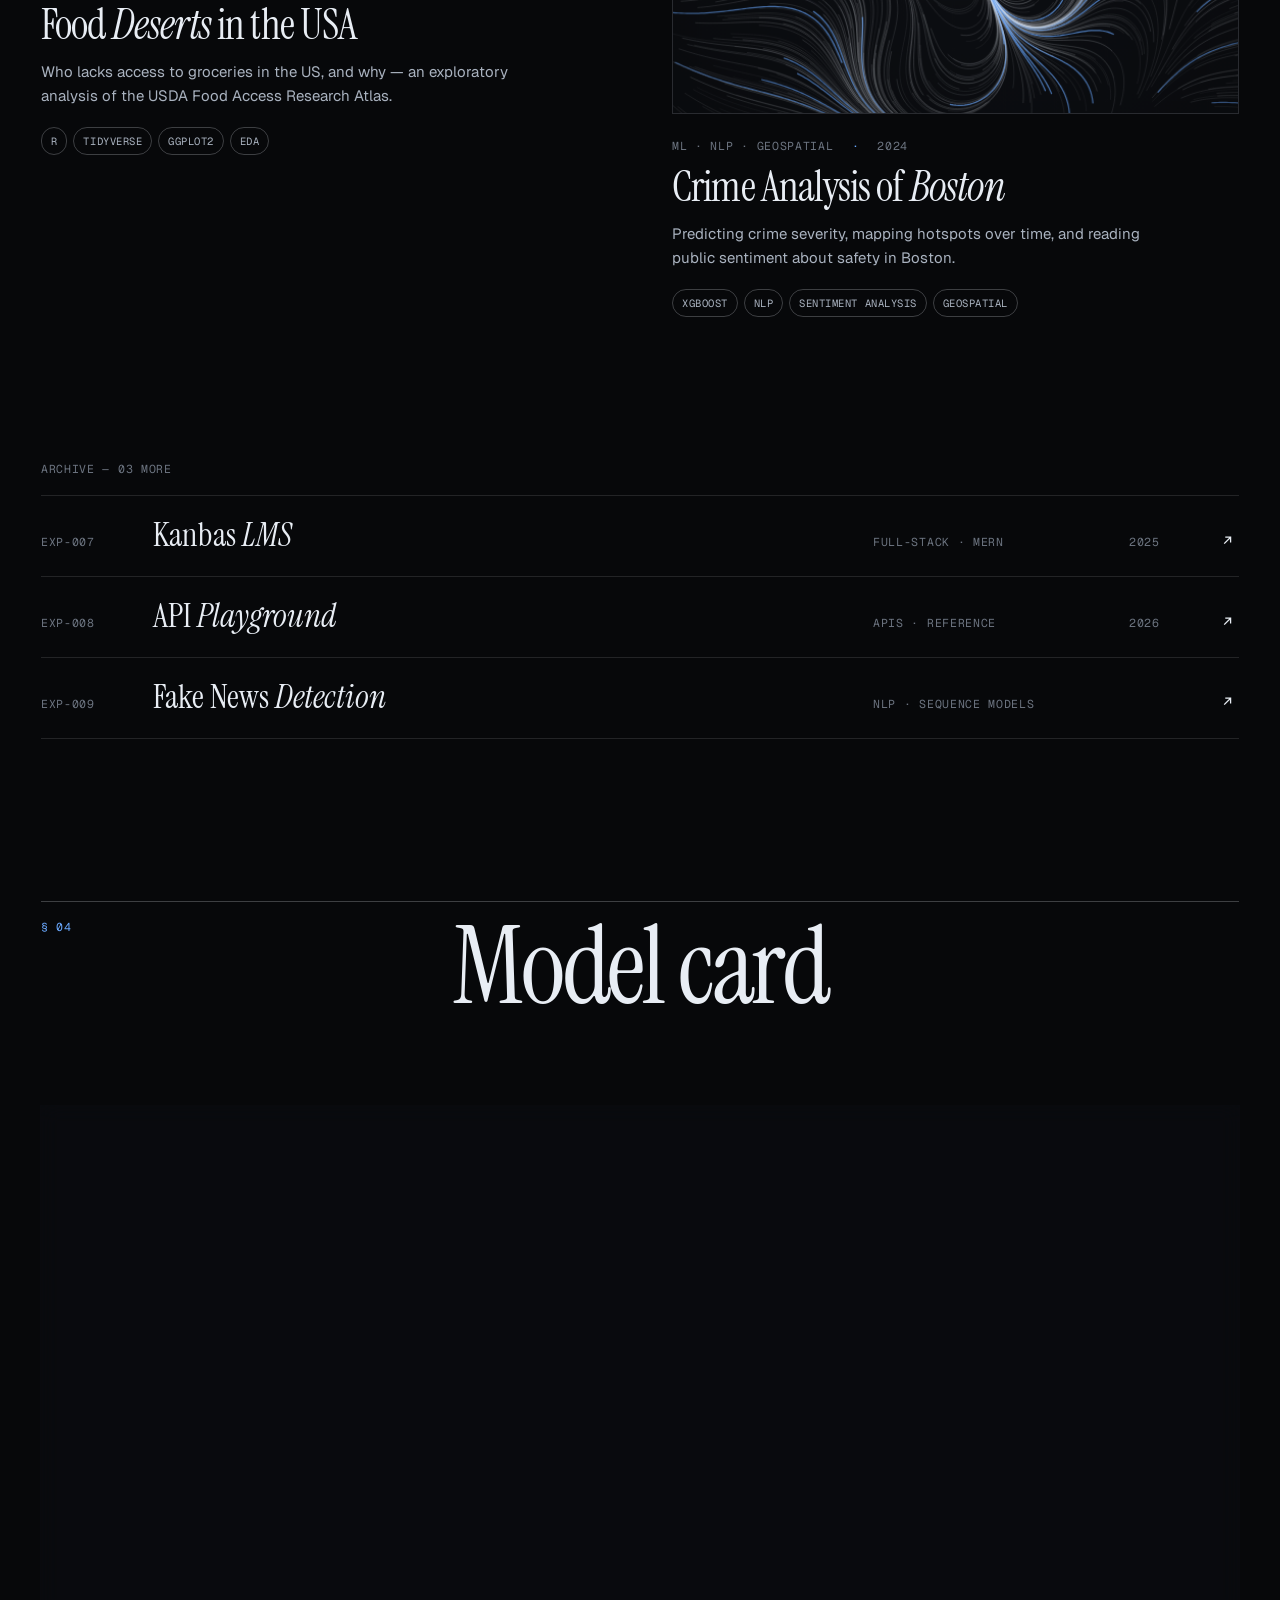
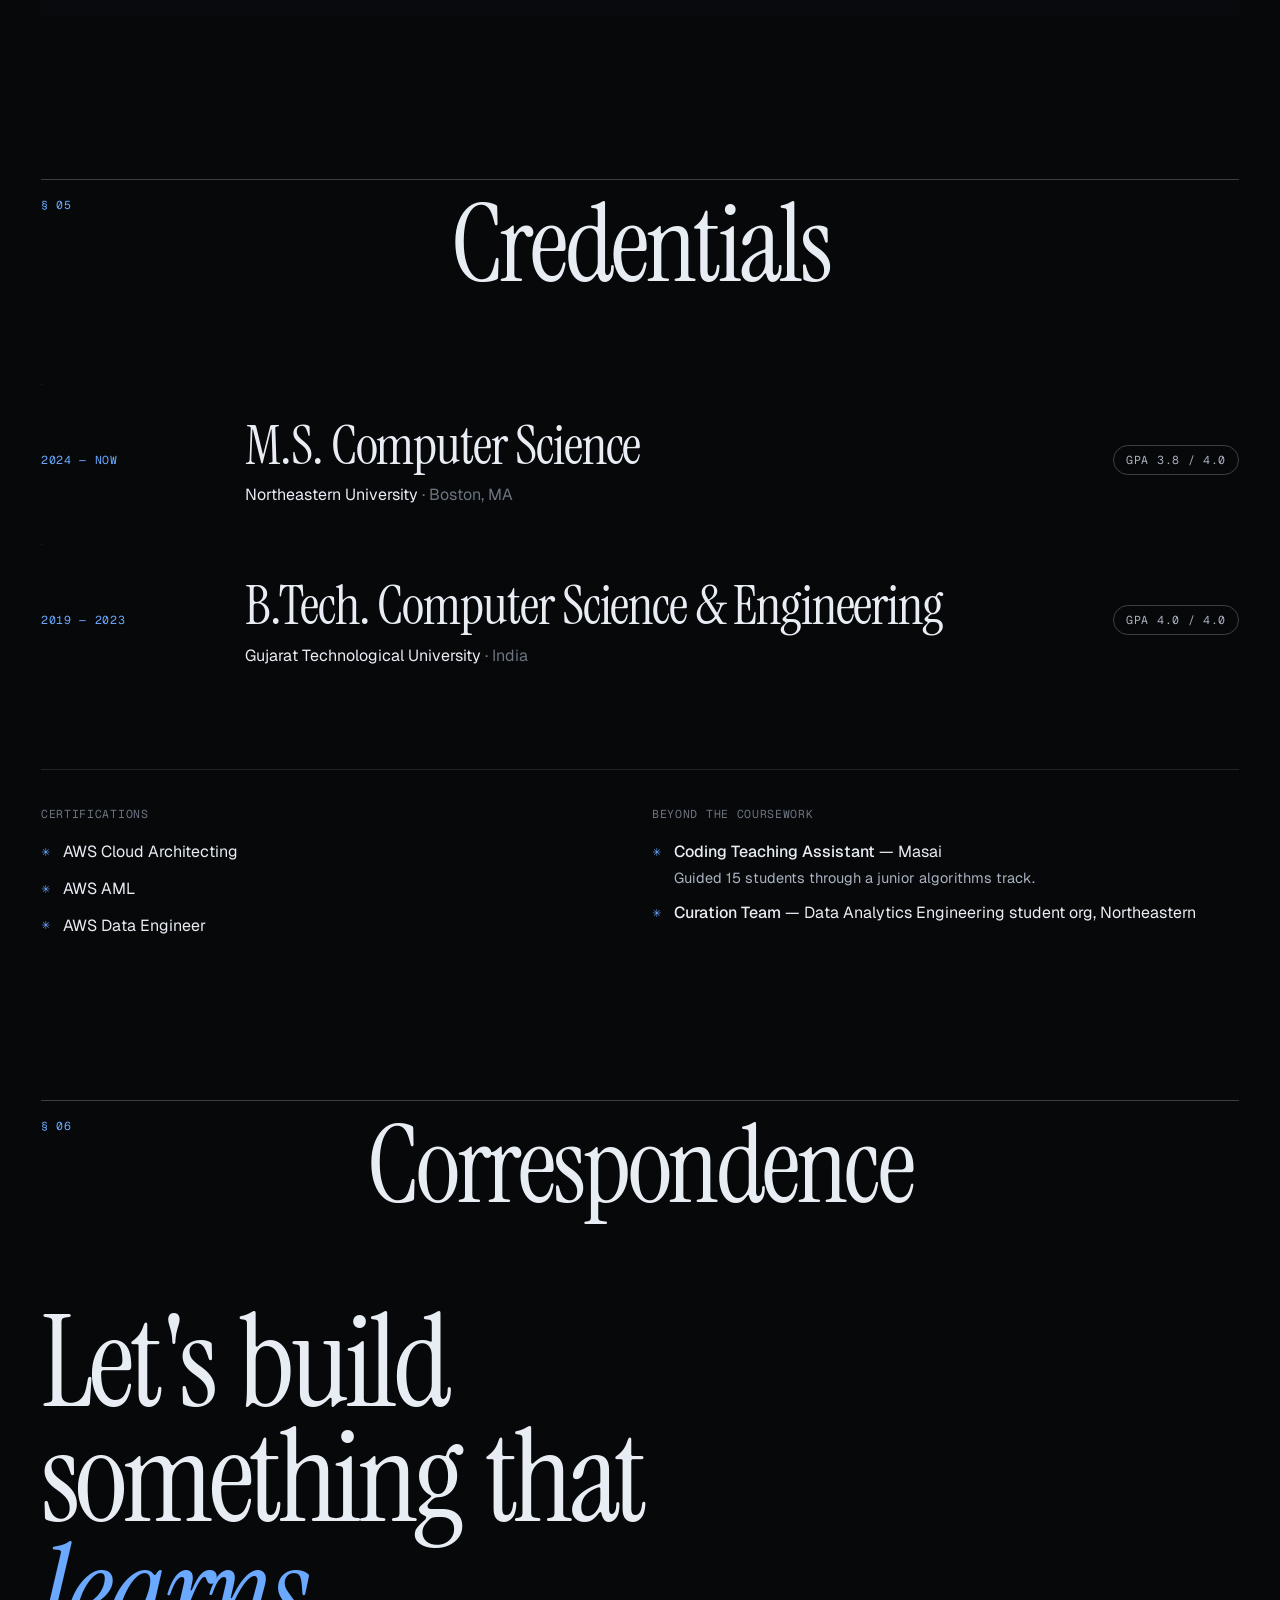
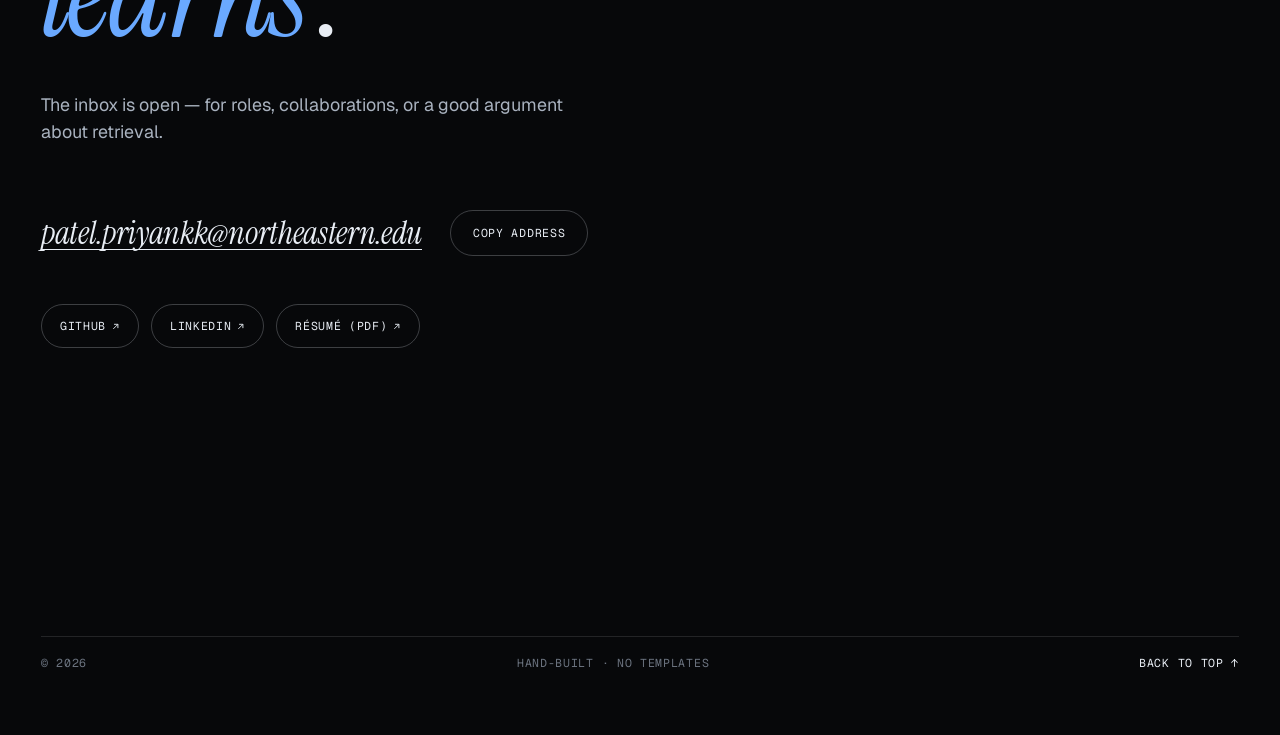
==== commit eb7b9663: "Data engineering focus, résumé link, project figures" ====
--- a/index.html
+++ b/index.html
@@ -3,10 +3,10 @@
   <head>
     <meta charset="utf-8" />
     <meta name="viewport" content="width=device-width, initial-scale=1, viewport-fit=cover" />
-    <title>Priyank Patel — AI Engineer</title>
+    <title>Priyank Patel — AI & Data Engineer</title>
     <meta
       name="description"
-      content="Priyank Patel — AI engineer and Northeastern CS grad student building language-model, retrieval and ML systems that hold up outside the notebook."
+      content="Priyank Patel — AI & data engineer and Northeastern CS grad student building data pipelines, warehouses, and the ML and retrieval systems on top of them."
     />
     <meta name="author" content="Priyank Patel" />
     <meta name="theme-color" content="#07080a" />
@@ -15,14 +15,14 @@
 
     <meta property="og:type" content="website" />
     <meta property="og:url" content="https://priyank1510.github.io/" />
-    <meta property="og:title" content="Priyank Patel — AI Engineer" />
-    <meta property="og:description" content="Language models, retrieval, and the engineering that makes ML useful. Field notes from latent space." />
+    <meta property="og:title" content="Priyank Patel — AI & Data Engineer" />
+    <meta property="og:description" content="Data pipelines, warehouses, and the ML and retrieval systems built on top of them." />
     <meta property="og:image" content="https://priyank1510.github.io/assets/og.png" />
     <meta property="og:image:width" content="1200" />
     <meta property="og:image:height" content="630" />
     <meta name="twitter:card" content="summary_large_image" />
-    <meta name="twitter:title" content="Priyank Patel — AI Engineer" />
-    <meta name="twitter:description" content="Language models, retrieval, and the engineering that makes ML useful." />
+    <meta name="twitter:title" content="Priyank Patel — AI & Data Engineer" />
+    <meta name="twitter:description" content="Data pipelines, warehouses, and the ML and retrieval systems built on top of them." />
     <meta name="twitter:image" content="https://priyank1510.github.io/assets/og.png" />
 
     <link rel="icon" href="assets/favicon.svg" type="image/svg+xml" />
@@ -50,7 +50,7 @@
         "@type": "Person",
         "name": "Priyank Patel",
         "alternateName": "Priyankkumar Chandrakant Patel",
-        "jobTitle": "AI Engineer",
+        "jobTitle": "AI & Data Engineer",
         "url": "https://priyank1510.github.io/",
         "email": "mailto:patel.priyankk@northeastern.edu",
         "alumniOf": [
@@ -58,7 +58,7 @@
           { "@type": "CollegeOrUniversity", "name": "Gujarat Technological University" }
         ],
         "sameAs": ["https://github.com/priyank1510", "https://www.linkedin.com/in/priyankk"],
-        "knowsAbout": ["Machine Learning", "Retrieval-Augmented Generation", "Natural Language Processing", "Transformers", "Python"]
+        "knowsAbout": ["Machine Learning", "Data Engineering", "ETL", "Data Warehousing", "Retrieval-Augmented Generation", "Natural Language Processing", "Python", "SQL"]
       }
     </script>
   </head>
@@ -100,6 +100,7 @@
         <a href="#toolkit" data-nav="toolkit"><span class="idx">04</span><span data-scramble>Toolkit</span></a>
         <a href="#contact" data-nav="contact"><span class="idx">05</span><span data-scramble>Contact</span></a>
       </nav>
+      <a class="nav__cv mono" data-slot="nav-cv" target="_blank" rel="noopener" hidden><span data-scramble>Résumé</span> ↗</a>
       <button class="sound" type="button" data-sound aria-pressed="false" aria-label="Play soundtrack" data-magnetic>
         <span class="sound__bars" aria-hidden="true"><i></i><i></i><i></i><i></i></span>
       </button>
--- a/css/style.css
+++ b/css/style.css
@@ -480,6 +480,29 @@
   gap: clamp(14px, 2vw, 30px);
 }
 
+.nav__cv {
+  display: inline-flex;
+  align-items: center;
+  gap: 4px;
+  height: 38px;
+  padding: 0 16px;
+  border: 1px solid var(--line-2);
+  border-radius: 999px;
+  color: var(--paper);
+  transition:
+    background-color 0.3s,
+    color 0.3s,
+    border-color 0.3s;
+}
+.nav__cv:hover {
+  background: var(--paper);
+  border-color: var(--paper);
+  color: var(--ink);
+}
+.nav__cv[hidden] {
+  display: none;
+}
+
 /* sound toggle — an equaliser that listens to the soundtrack */
 .sound {
   display: grid;
@@ -875,6 +898,69 @@
 .hero__track span {
   color: var(--muted);
 }
+a.hero__track {
+  transition: color 0.3s;
+}
+a.hero__track:hover,
+a.hero__track:hover span {
+  color: var(--accent);
+}
+
+/* Spotify dock — only visible while music is on */
+.dock {
+  position: fixed;
+  right: var(--gutter);
+  top: calc(var(--nav-h) + 6px);
+  z-index: 170;
+  width: min(290px, calc(100vw - 2 * var(--gutter)));
+  border-radius: 12px;
+  box-shadow: 0 18px 50px rgba(0, 0, 0, 0.55);
+  opacity: 0;
+  visibility: hidden;
+  transform: translateY(-16px);
+  transition:
+    opacity 0.5s var(--ease),
+    transform 0.7s var(--ease),
+    visibility 0s linear 0.7s;
+}
+.dock-open .dock {
+  opacity: 1;
+  visibility: visible;
+  transform: none;
+  transition:
+    opacity 0.5s var(--ease),
+    transform 0.7s var(--ease);
+}
+.dock__embed iframe {
+  display: block;
+  width: 100%;
+  height: 80px;
+  border: 0;
+  border-radius: 12px;
+  background: var(--ink-3);
+}
+.dock__close {
+  position: absolute;
+  top: -9px;
+  left: -9px;
+  z-index: 1;
+  display: grid;
+  place-items: center;
+  width: 24px;
+  height: 24px;
+  border-radius: 50%;
+  border: 1px solid var(--line-2);
+  background: var(--ink-2);
+  color: var(--paper-dim);
+  font-size: 10px;
+  transition:
+    color 0.3s,
+    border-color 0.3s;
+}
+.dock__close:hover {
+  color: var(--paper);
+  border-color: var(--accent);
+}
 /* ----------------------------------------------------------------- about */
 .about__statement {
   font-family: var(--serif);
@@ -1560,7 +1646,7 @@
   position: relative;
   font-family: var(--serif);
   font-style: italic;
-  font-size: clamp(1.7rem, 4vw, 3.8rem);
+  font-size: clamp(1.3rem, 2.5vw, 2.3rem);
   line-height: 1.1;
   letter-spacing: -0.01em;
   word-break: break-all;
@@ -1832,9 +1918,31 @@
   display: grid;
   gap: 24px;
 }
-.case__gallery img {
+.case__gallery {
+  margin-top: 8px;
+}
+.figure {
+  margin: 0;
+}
+.figure img {
   width: 100%;
+  border-radius: 6px;
   border: 1px solid var(--line);
+  background: #fff;
+}
+.figure figcaption {
+  display: flex;
+  gap: 14px;
+  margin-top: 12px;
+  color: var(--paper-dim);
+  text-transform: none;
+  letter-spacing: 0.02em;
+  line-height: 1.5;
+}
+.figure figcaption span {
+  flex: none;
+  color: var(--accent);
+  text-transform: uppercase;
 }
 .case__next {
   display: block;
@@ -1914,7 +2022,8 @@
   .nav {
     grid-template-columns: 1fr auto;
   }
-  .nav__links {
+  .nav__links,
+  .nav__cv {
     display: none;
   }
   .nav__menu {
@@ -1923,6 +2032,14 @@
   .hud__fig {
     bottom: 12px;
     font-size: 9.5px;
+  }
+  .dock {
+    top: auto;
+    bottom: 16px;
+    transform: translateY(16px);
+  }
+  .dock-open .hud {
+    opacity: 0;
   }
   .sec-head {
     grid-template-columns: 1fr auto;
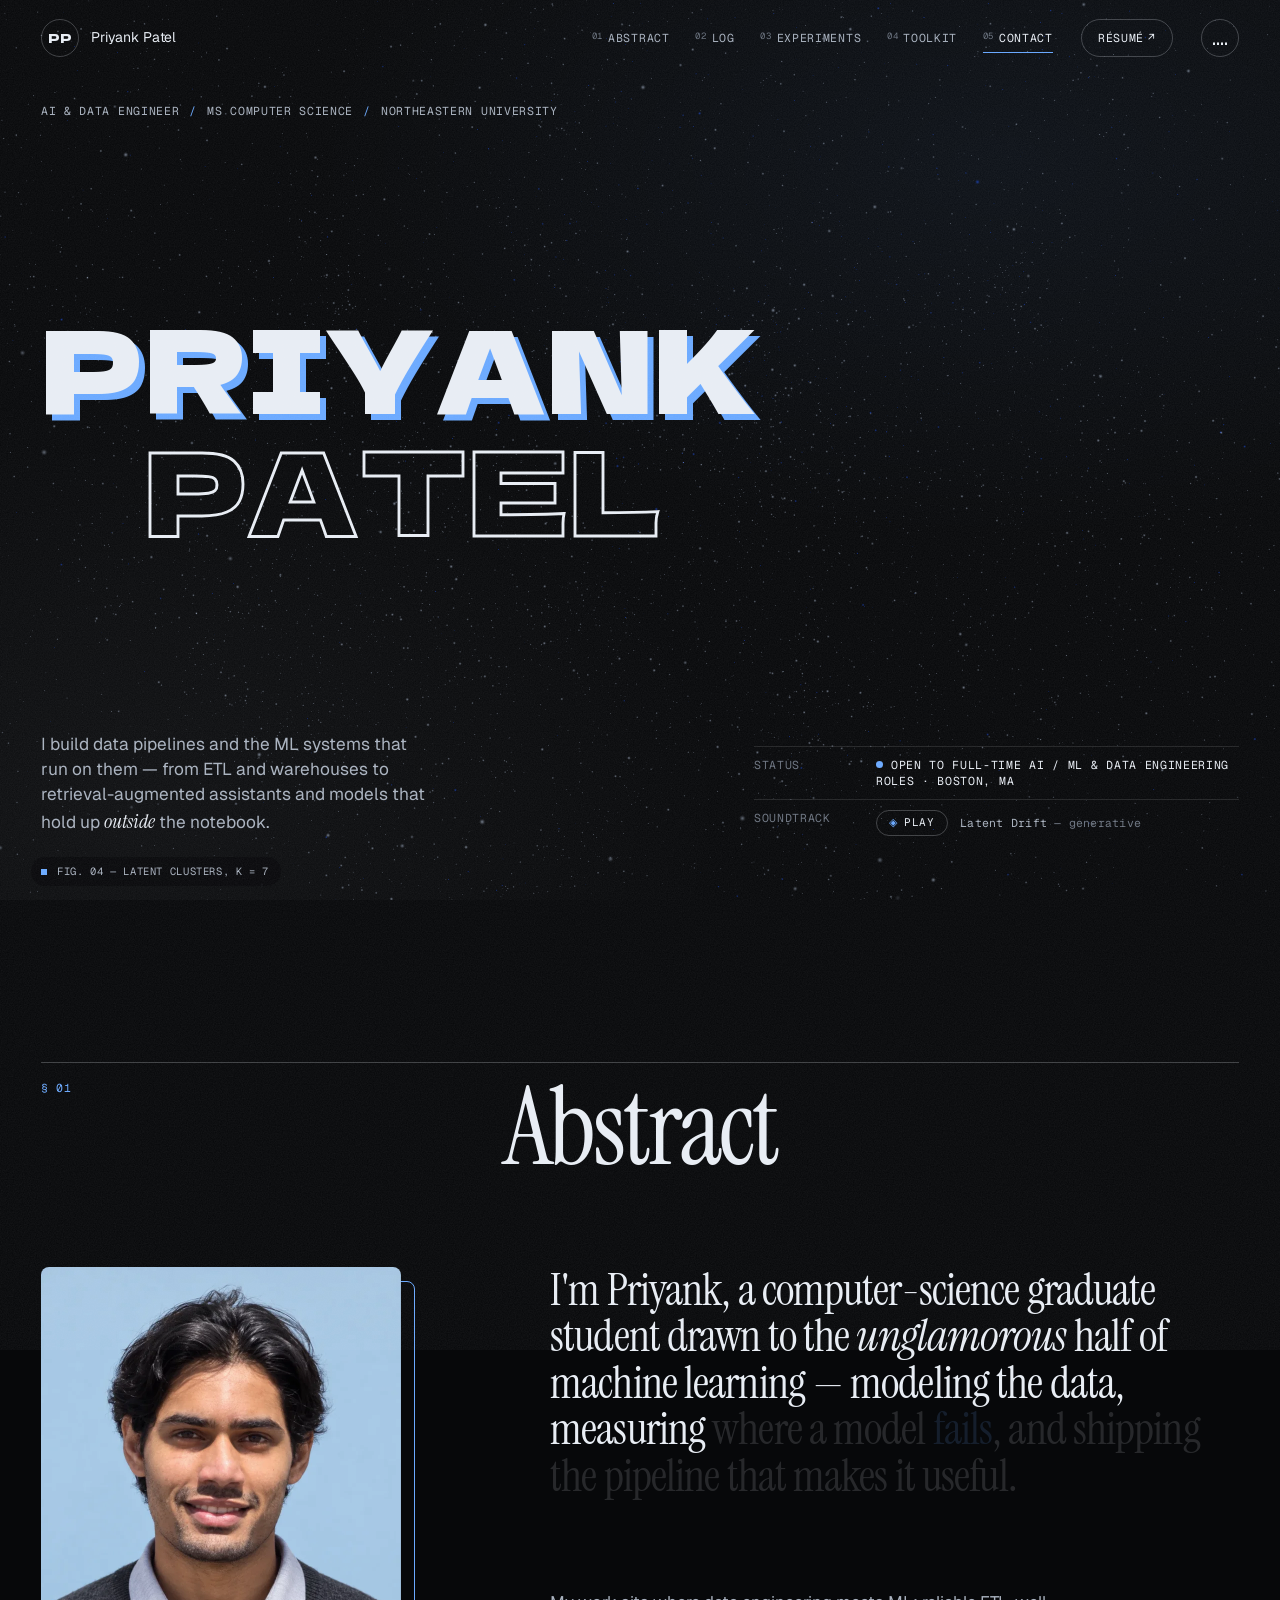
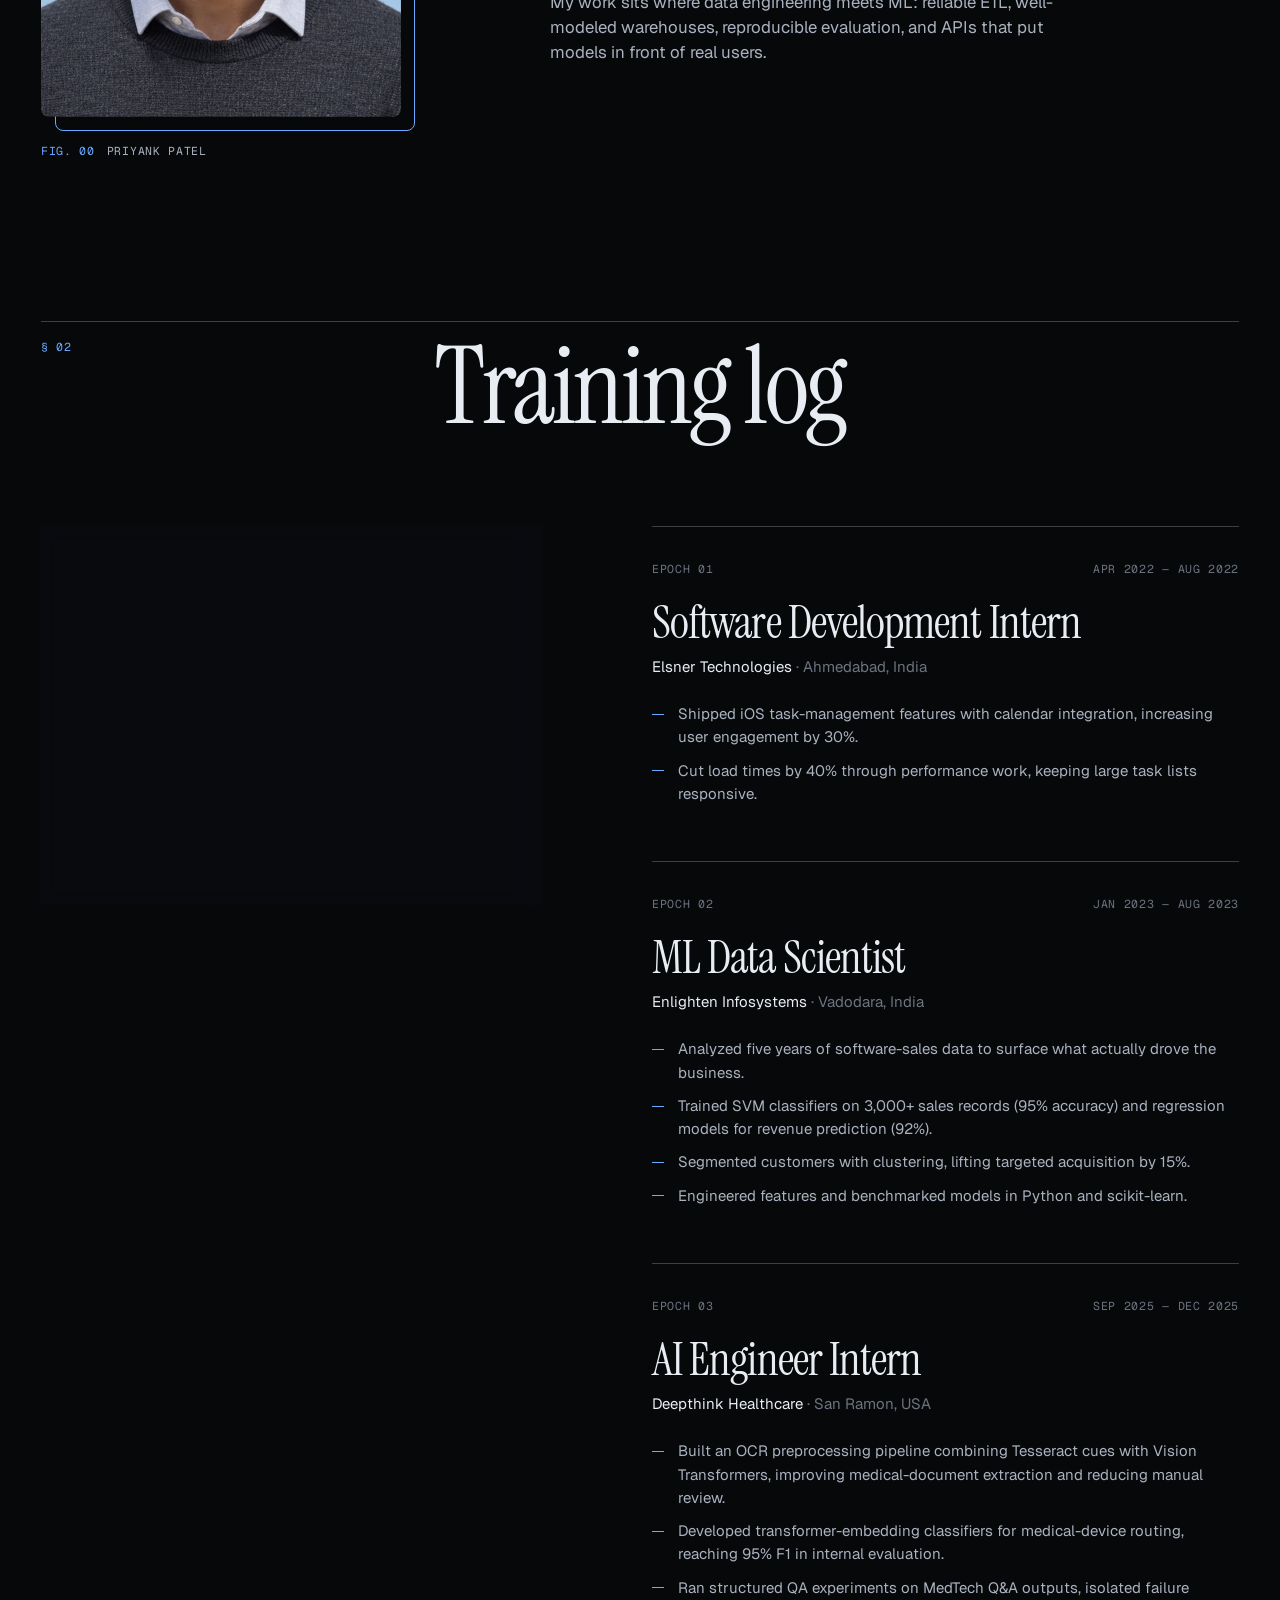
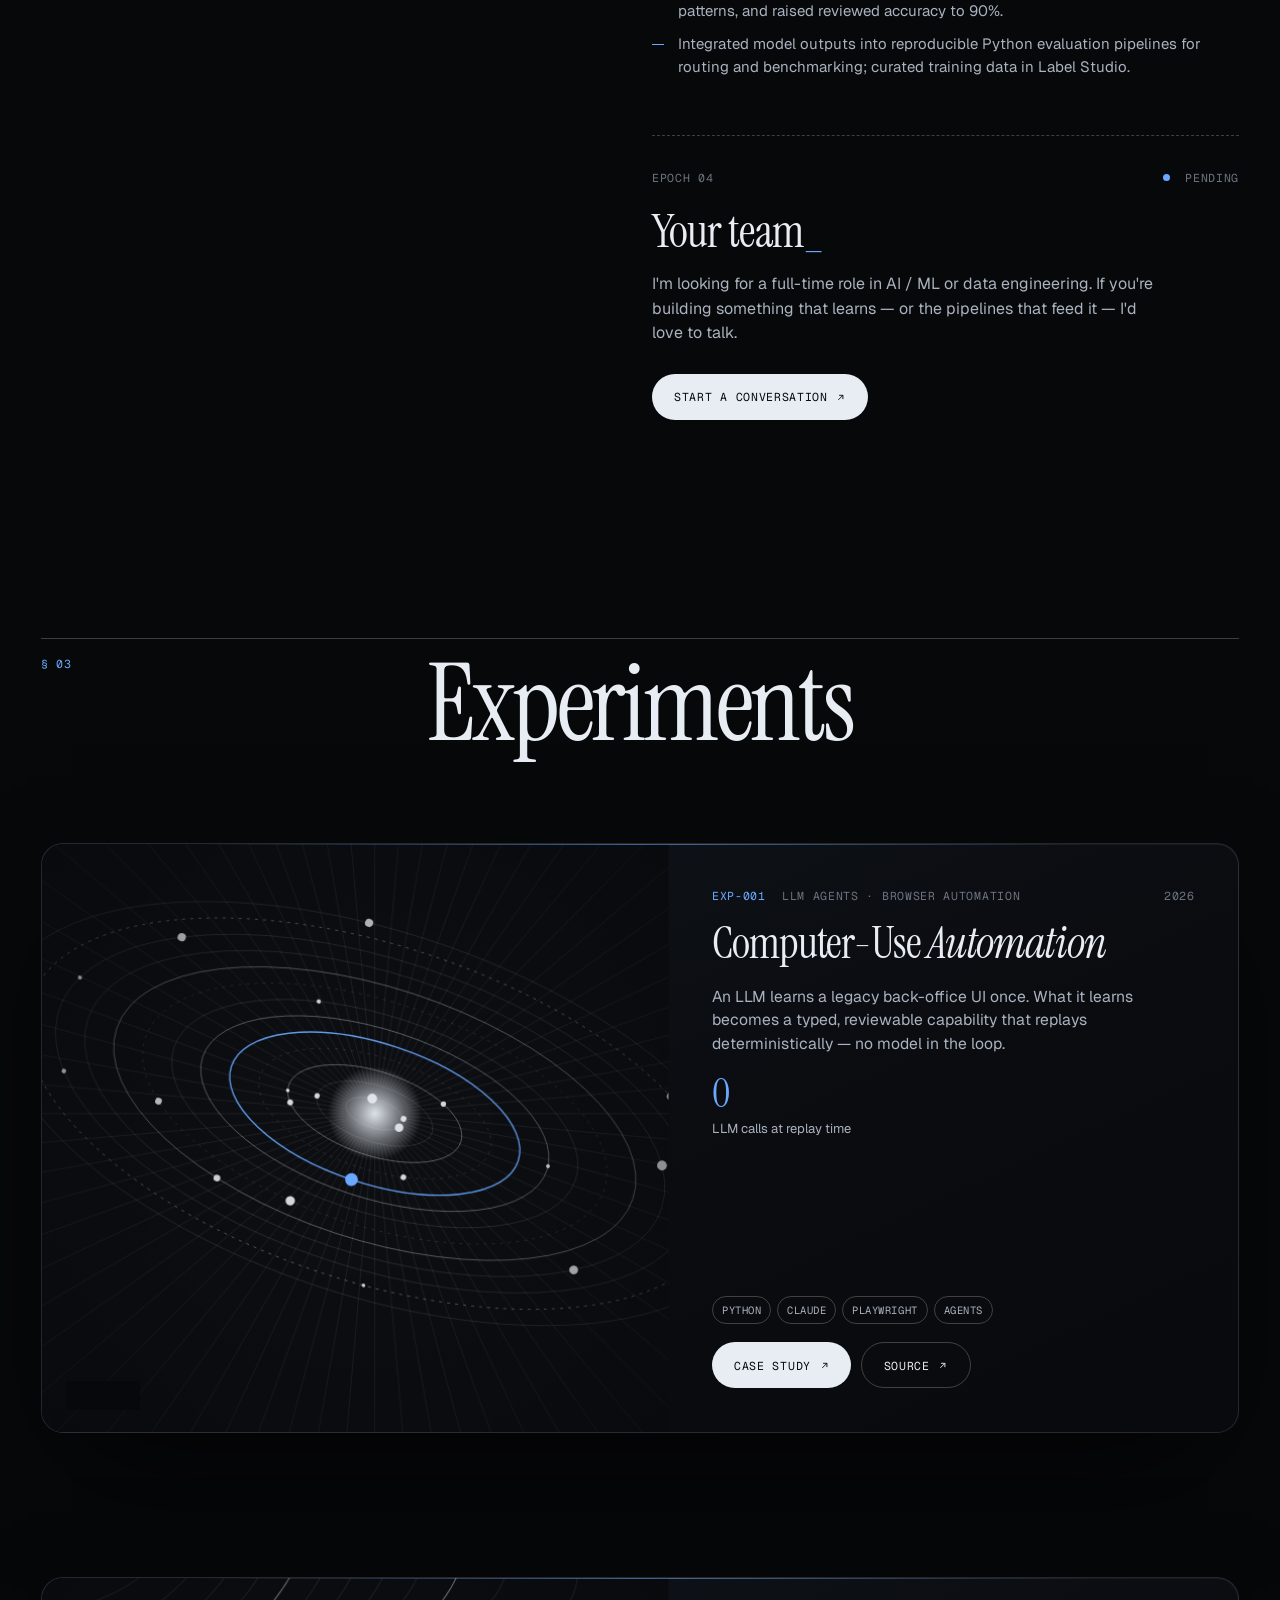
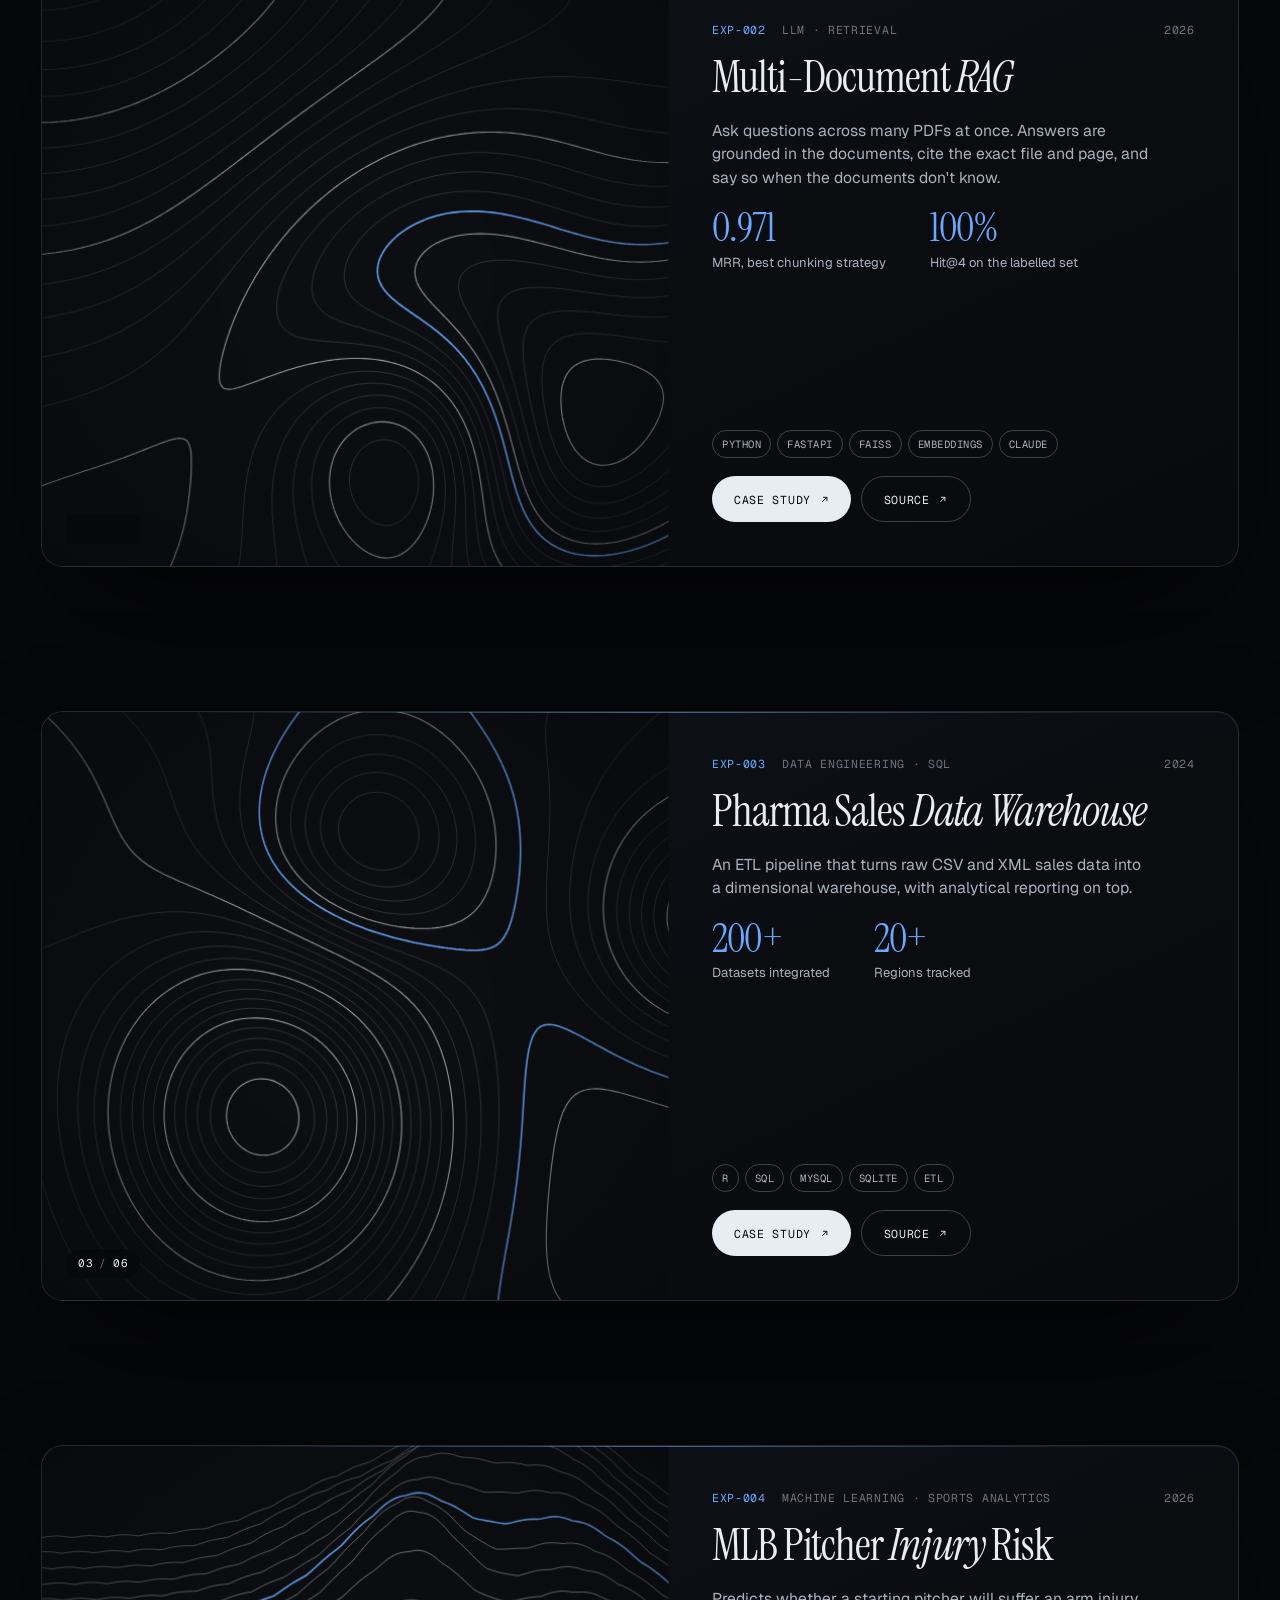
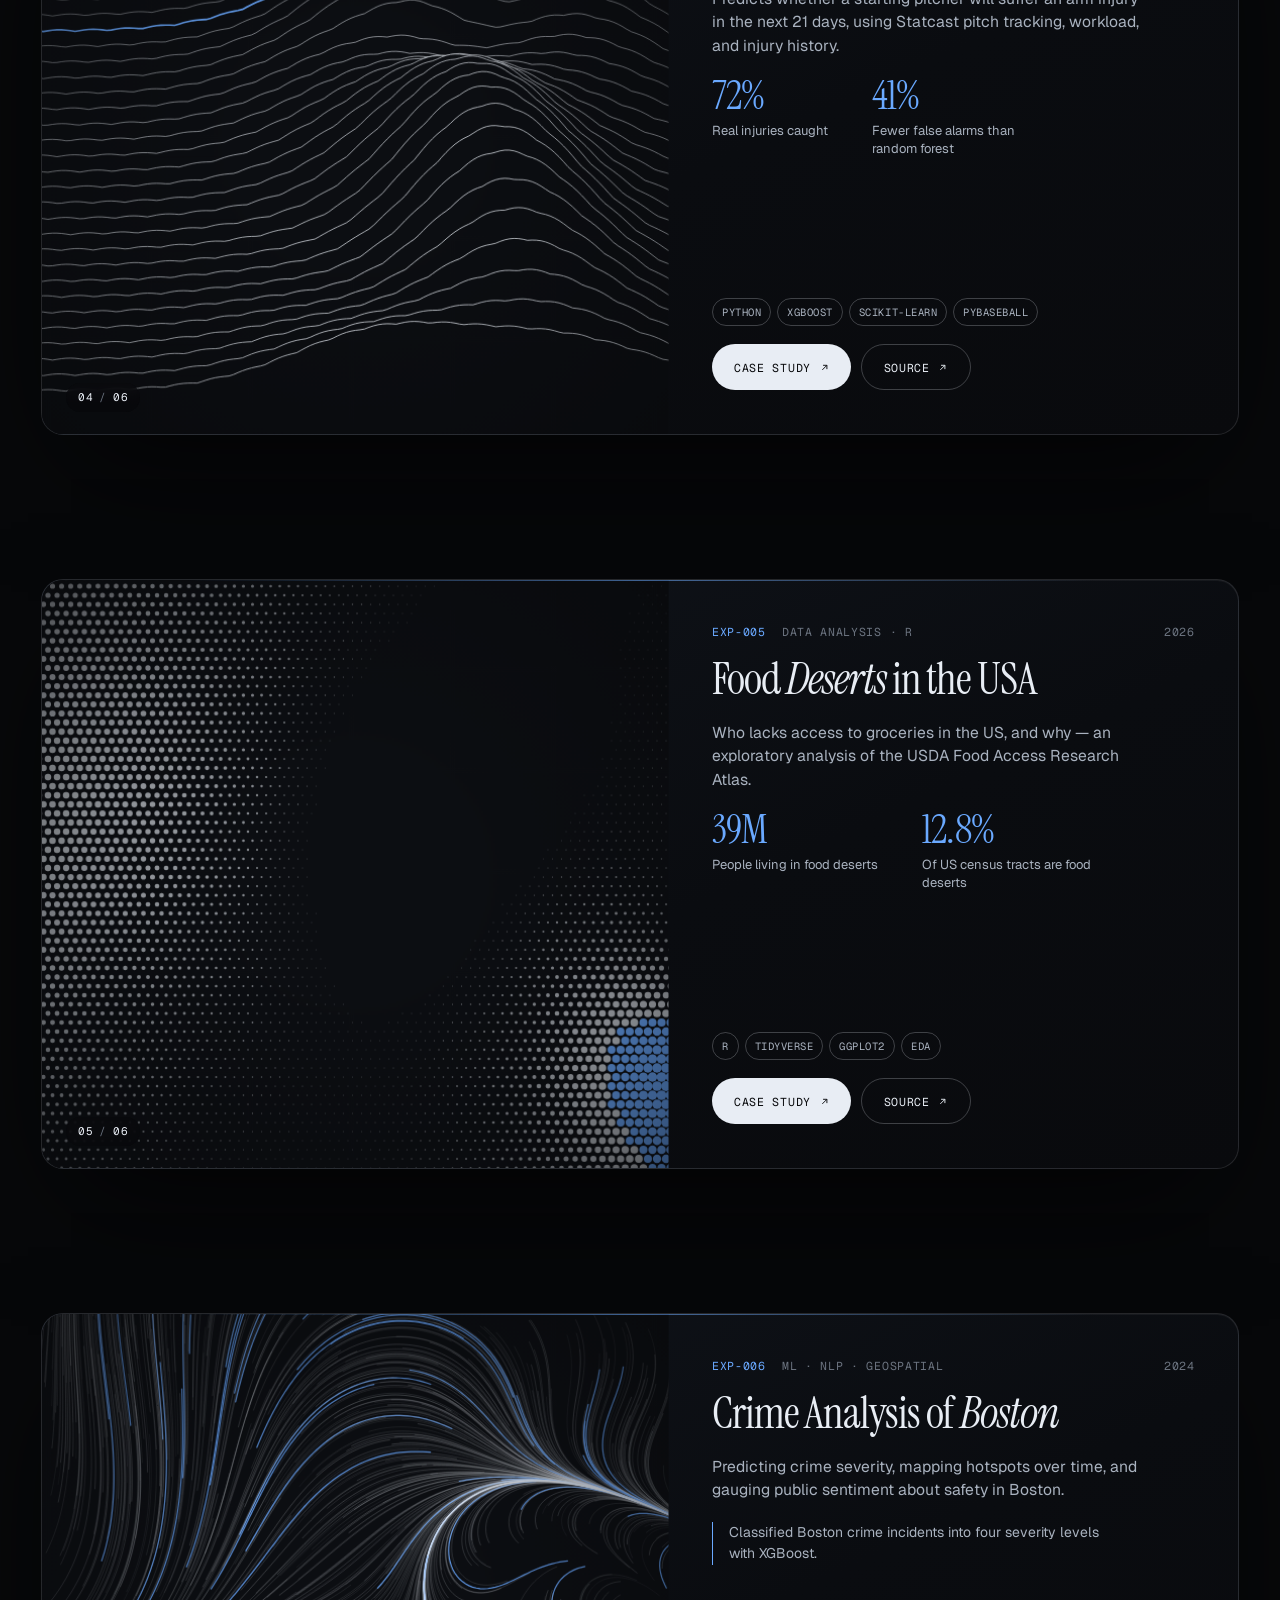
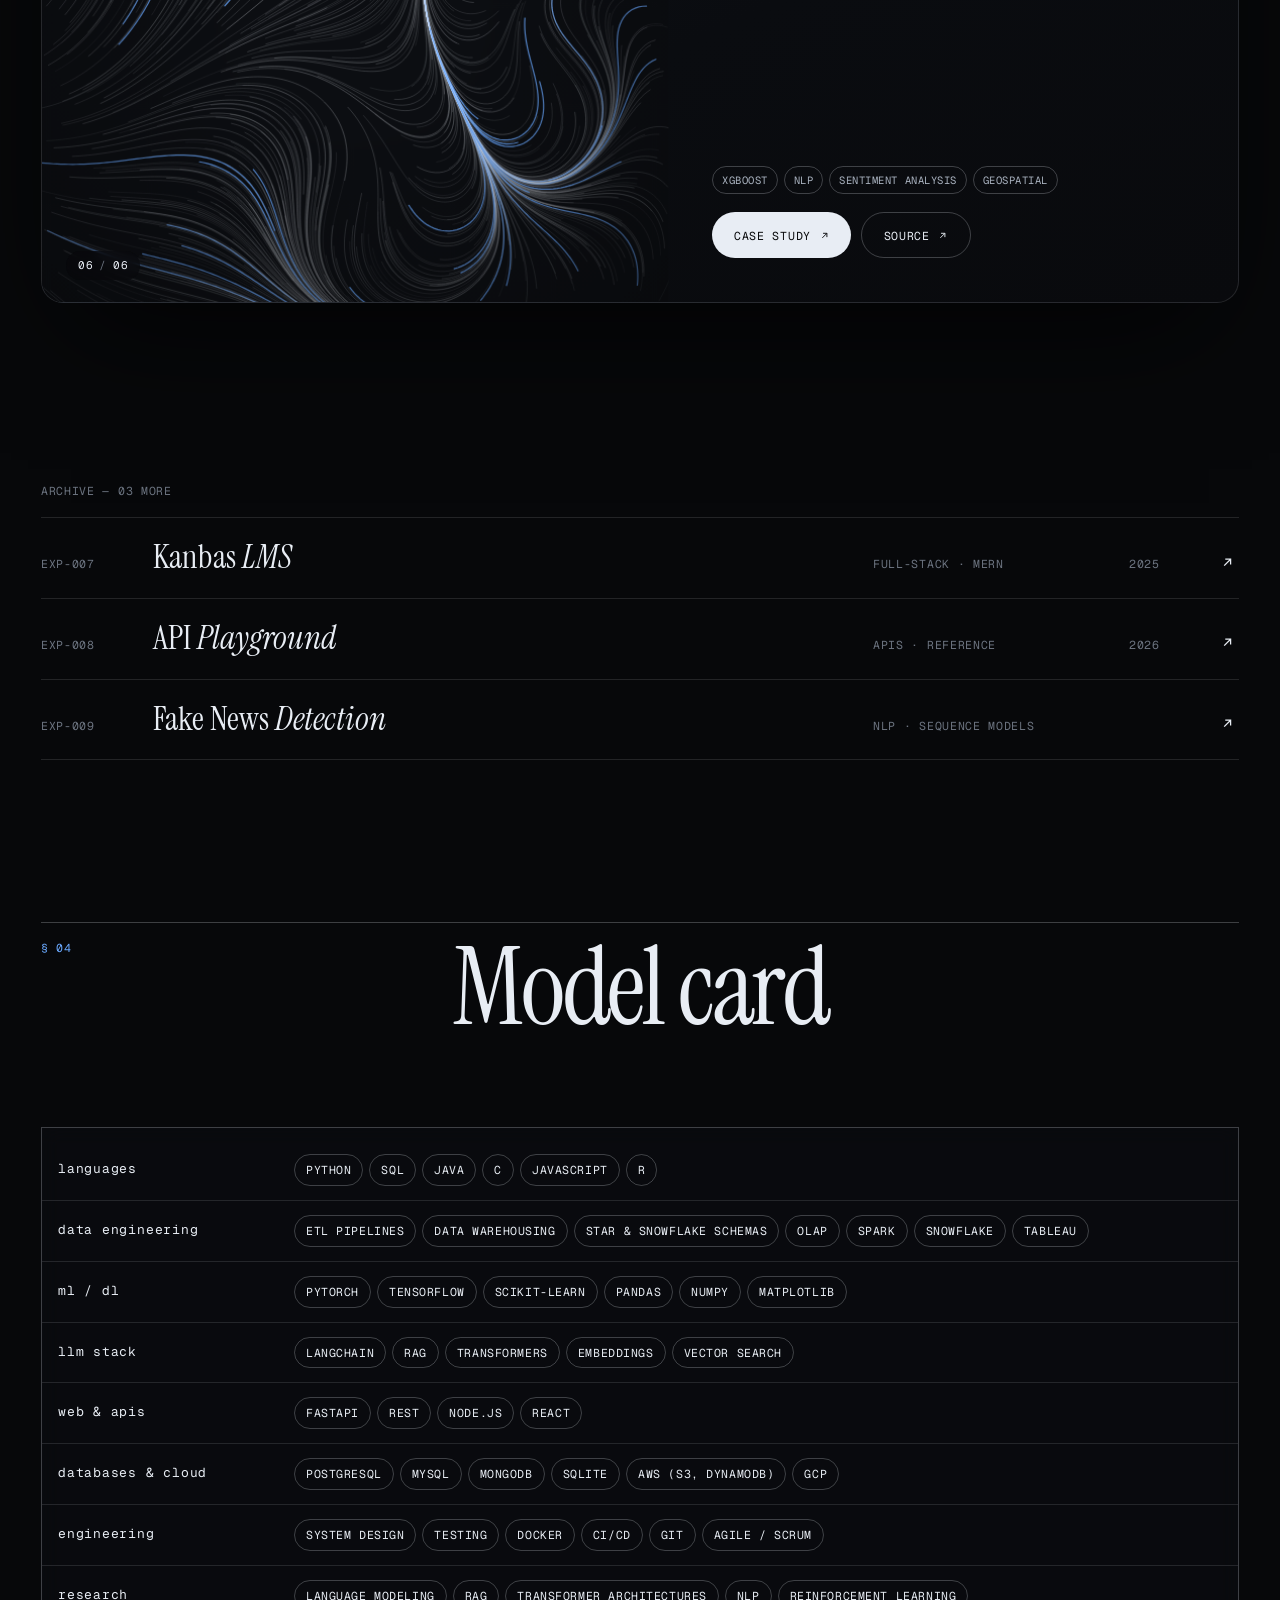
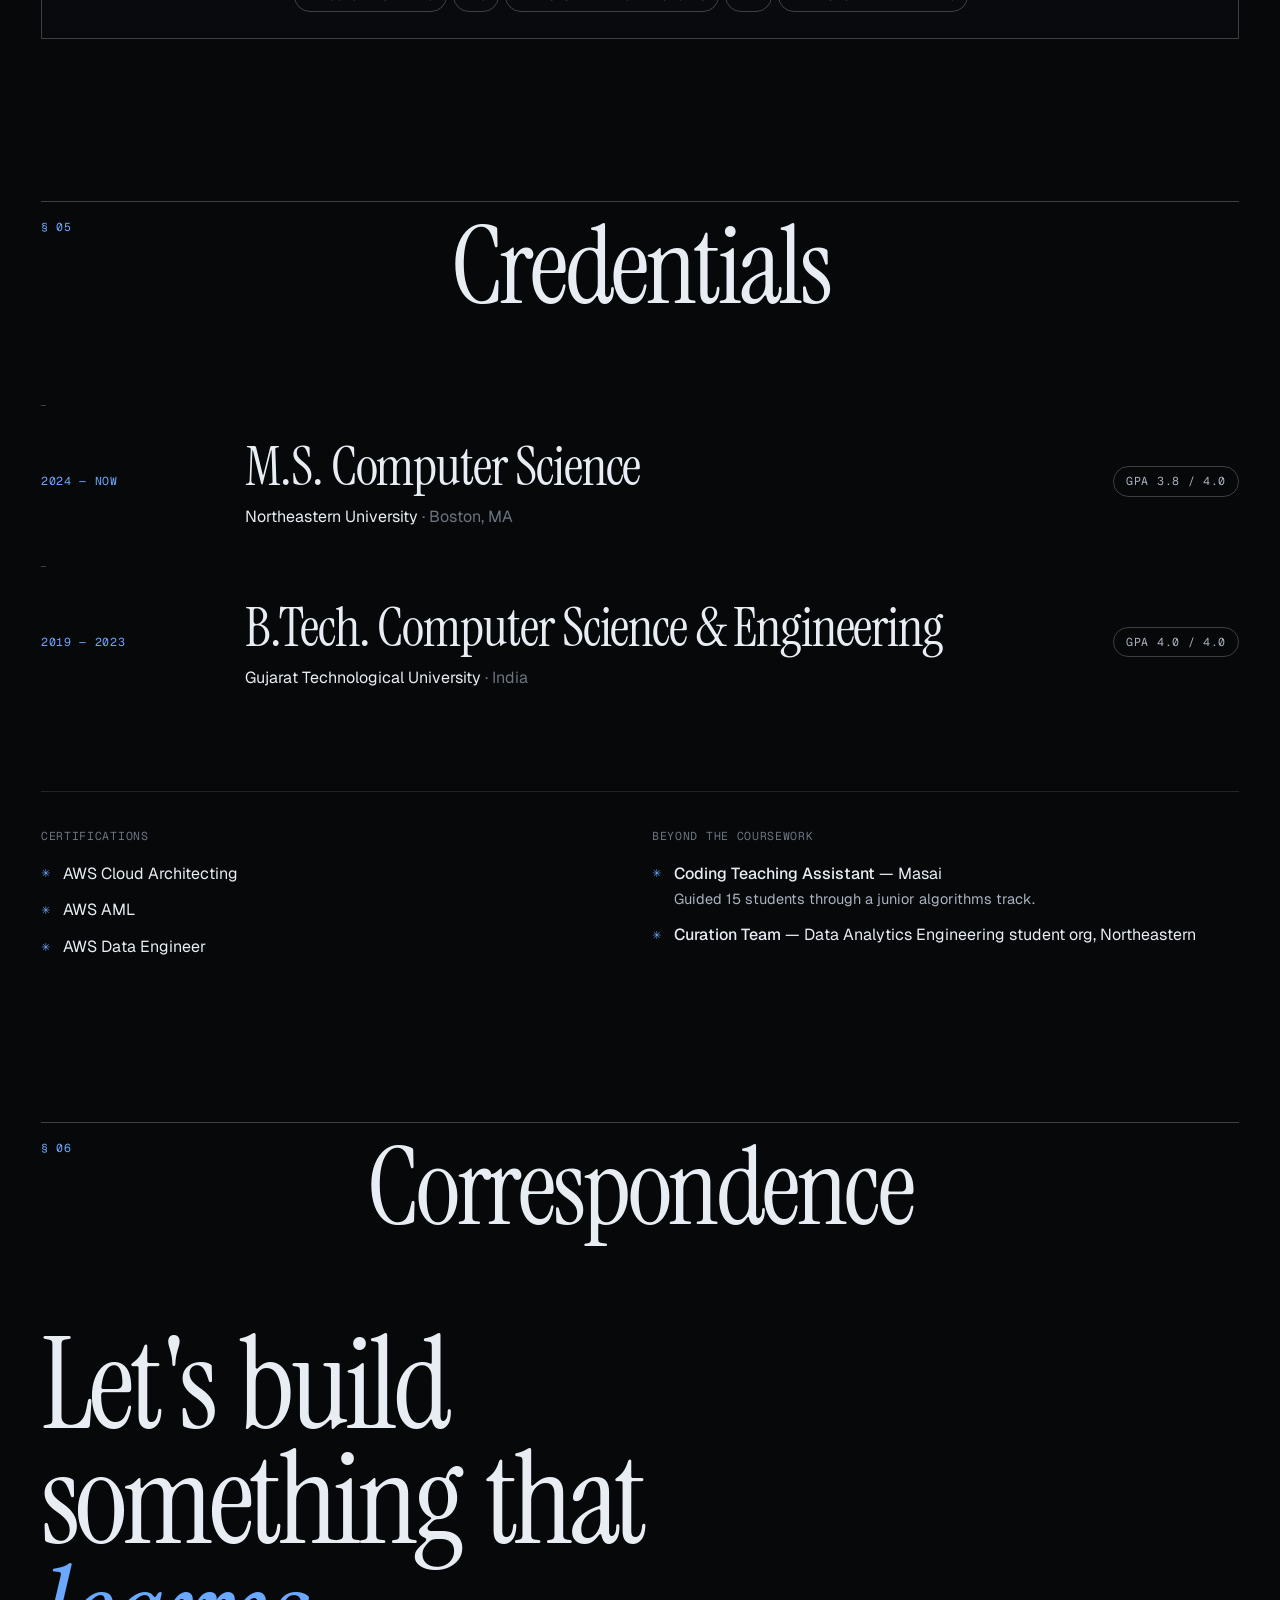
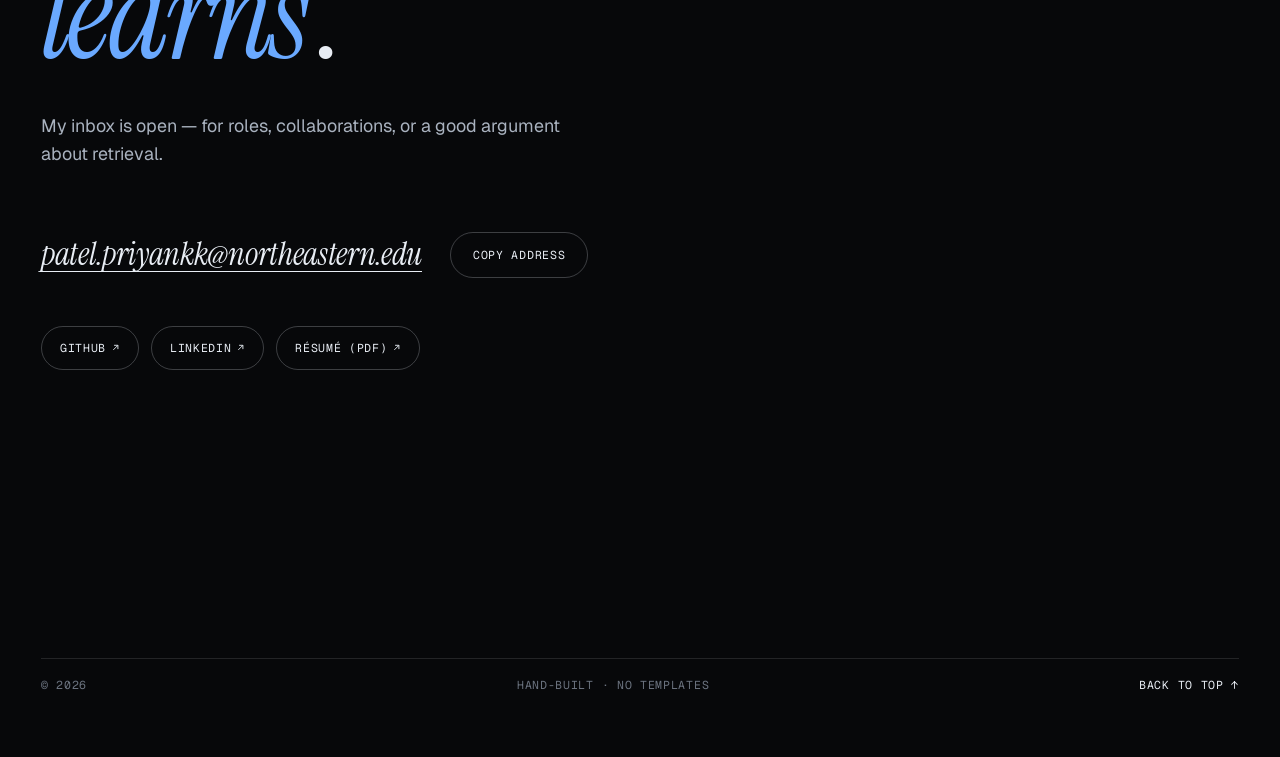
==== commit db45b1f6: "Refine copy, product-style project showcase" ====
--- a/index.html
+++ b/index.html
@@ -51,6 +51,7 @@
         "name": "Priyank Patel",
         "alternateName": "Priyankkumar Chandrakant Patel",
         "jobTitle": "AI & Data Engineer",
+        "image": "https://priyank1510.github.io/assets/priyank.jpg",
         "url": "https://priyank1510.github.io/",
         "email": "mailto:patel.priyankk@northeastern.edu",
         "alumniOf": [
--- a/css/style.css
+++ b/css/style.css
@@ -962,6 +962,74 @@
   border-color: var(--accent);
 }
 /* ----------------------------------------------------------------- about */
+.about__grid {
+  display: grid;
+  grid-template-columns: repeat(12, 1fr);
+  gap: 24px;
+  align-items: start;
+}
+.about__text {
+  grid-column: 1 / -1;
+}
+.has-photo .about__text {
+  grid-column: 6 / -1;
+}
+.portrait {
+  grid-column: 1 / span 4;
+  max-width: 360px;
+  position: sticky;
+  top: calc(var(--nav-h) + 6vh);
+  margin: 0;
+}
+.portrait__media {
+  --frame: 1;
+  position: relative;
+}
+/* offset outline, echoing the name's title-card shadow */
+.portrait__media::before {
+  content: "";
+  position: absolute;
+  inset: 0;
+  border: 1px solid var(--accent);
+  border-radius: 8px;
+  transform: translate(calc(14px * var(--frame)), calc(14px * var(--frame)));
+}
+.portrait__media img {
+  position: relative;
+  display: block;
+  width: 100%;
+  height: auto;
+  aspect-ratio: 4 / 5;
+  object-fit: cover;
+  object-position: 50% 30%;
+  border-radius: 8px;
+  filter: saturate(0.92);
+  transition: filter 0.6s var(--ease);
+}
+.portrait:hover .portrait__media img {
+  filter: none;
+}
+.portrait figcaption {
+  display: flex;
+  gap: 12px;
+  margin-top: 26px;
+  color: var(--paper-dim);
+}
+.portrait figcaption span {
+  color: var(--accent);
+}
+.has-photo .about__statement {
+  width: auto;
+  margin-left: 0;
+  text-indent: 0;
+  font-size: clamp(1.9rem, 3.5vw, 4rem);
+}
+.has-photo .about__cols {
+  display: block;
+}
+.has-photo .about__cols p {
+  max-width: 46ch;
+}
 .about__statement {
   font-family: var(--serif);
   font-size: clamp(2rem, 4.5vw, 4.8rem);
@@ -1218,133 +1286,180 @@
   color: var(--ink);
 }
 
-.grid {
-  display: grid;
-  grid-template-columns: repeat(2, 1fr);
-  column-gap: clamp(24px, 5vw, 88px);
-  row-gap: clamp(72px, 12vh, 150px);
-}
-.grid > .card:nth-child(even) {
-  margin-top: clamp(80px, 18vh, 220px);
-}
-.card[hidden] {
+/* projects — pinned "slabs" that stack like a product launch */
+.stack {
+  display: grid;
+  gap: 16vh;
+  padding-bottom: 4vh;
+}
+.slab {
+  --k: 0;
+  position: sticky;
+  top: calc(var(--nav-h) + 2vh + var(--k) * 14px);
+}
+.slab[hidden] {
   display: none;
 }
-.card__link {
-  display: block;
-}
-.card__media {
-  perspective: 1100px;
-}
-.card__inner {
-  --gx: 50%;
-  --gy: 50%;
+.slab__card {
   position: relative;
-  aspect-ratio: 4 / 3.05;
+  display: grid;
+  grid-template-columns: minmax(0, 1.1fr) minmax(0, 1fr);
+  height: min(70vh, 590px);
+  min-height: 450px;
   overflow: hidden;
   border: 1px solid var(--line);
+  border-radius: 22px;
+  background: linear-gradient(155deg, #10141b 0%, #0a0c10 55%, #090a0d 100%);
+  box-shadow:
+    0 50px 120px -30px rgba(0, 0, 0, 0.75),
+    inset 0 1px 0 rgba(255, 255, 255, 0.05);
+  transform-origin: 50% 0%;
+  will-change: transform;
+}
+/* a hairline of light along the top edge */
+.slab__card::before {
+  content: "";
+  position: absolute;
+  inset: 0 12% auto 12%;
+  z-index: 2;
+  height: 1px;
+  background: linear-gradient(90deg, transparent, rgba(106, 169, 255, 0.55), transparent);
+  pointer-events: none;
+}
+.slab__media {
+  position: relative;
+  display: block;
+  overflow: hidden;
   background: var(--ink-2);
-  transform-style: preserve-3d;
-  will-change: transform;
-}
-.card__inner > img,
-.card__inner > canvas {
+}
+.slab__media > canvas,
+.slab__media > img {
   position: absolute;
   inset: 0;
   width: 100%;
   height: 100%;
   object-fit: cover;
-  transform: scale(1.02);
-  transition: transform 1.4s var(--ease);
-}
-.card__link:hover .card__inner > img,
-.card__link:hover .card__inner > canvas {
-  transform: scale(1.07);
-}
-.card__glare {
+  transform: scale(1.01);
+  transition: transform 1.6s var(--ease);
+}
+.slab__media:hover > canvas,
+.slab__media:hover > img {
+  transform: scale(1.05);
+}
+.slab__count {
+  position: absolute;
+  left: 24px;
+  bottom: 22px;
+  z-index: 1;
+  padding: 7px 12px;
+  border-radius: 999px;
+  background: rgba(7, 8, 10, 0.6);
+  backdrop-filter: blur(6px);
+  -webkit-backdrop-filter: blur(6px);
+  color: var(--paper);
+  font-size: 11px;
+  font-variant-numeric: tabular-nums;
+}
+.slab__count i {
+  margin: 0 6px;
+  font-style: normal;
+  color: var(--muted);
+}
+.slab__body {
+  display: flex;
+  flex-direction: column;
+  gap: clamp(14px, 2.2vh, 24px);
+  min-height: 0;
+  padding: clamp(28px, 3.4vw, 56px);
+}
+.slab__meta {
+  display: flex;
+  flex-wrap: wrap;
+  align-items: center;
+  gap: 8px 16px;
+  color: var(--muted);
+}
+.slab__id {
+  color: var(--accent);
+}
+.slab__year {
+  margin-left: auto;
+}
+.slab__title {
+  font-family: var(--serif);
+  font-weight: 400;
+  font-size: clamp(2.2rem, 1.6vw + 2.6vh, 4.2rem);
+  line-height: 0.95;
+  letter-spacing: -0.025em;
+}
+.slab__title a {
+  transition: color 0.4s;
+}
+.slab__title a:hover em {
+  color: var(--accent);
+}
+.slab__summary {
+  max-width: 44ch;
+  color: var(--paper-dim);
+  font-size: clamp(0.98rem, 0.5vw + 0.7vh, 1.15rem);
+  line-height: 1.5;
+}
+.slab__metrics {
+  display: flex;
+  flex-wrap: wrap;
+  gap: 18px 44px;
+  margin: 0;
+}
+.slab__metrics dt {
+  font-family: var(--serif);
+  font-size: clamp(2.2rem, 1.6vw + 2.2vh, 3.6rem);
+  line-height: 0.9;
+  letter-spacing: -0.02em;
+  color: var(--accent);
+}
+.slab__metrics dd {
+  max-width: 20ch;
+  margin-top: 8px;
+  font-size: 13px;
+  line-height: 1.4;
+  color: var(--paper-dim);
+}
+.slab__note {
+  max-width: 44ch;
+  padding-left: 16px;
+  border-left: 1px solid var(--accent);
+  color: var(--paper-dim);
+  font-size: 14px;
+  line-height: 1.55;
+}
+.slab__foot {
+  display: flex;
+  flex-direction: column;
+  gap: 18px;
+  margin-top: auto;
+}
+.slab__foot .chips {
+  margin-top: 0;
+}
+.slab__actions {
+  display: flex;
+  flex-wrap: wrap;
+  gap: 10px;
+}
+.slab__shade {
   position: absolute;
   inset: 0;
-  background: radial-gradient(circle at var(--gx) var(--gy), rgba(255, 255, 255, 0.16), transparent 45%);
-  mix-blend-mode: overlay;
+  z-index: 3;
+  border-radius: inherit;
+  background: #040506;
   opacity: 0;
-  transition: opacity 0.5s;
   pointer-events: none;
 }
-.card__link:hover .card__glare {
-  opacity: 1;
-}
-.card__hud {
-  position: absolute;
-  inset: 0 0 auto 0;
-  display: flex;
-  justify-content: space-between;
-  padding: 14px 16px;
-  color: var(--paper);
-  font-size: 10px;
-  text-shadow: 0 1px 8px rgba(0, 0, 0, 0.6);
-  transform: translateZ(40px);
-}
-.card__hud span:last-child {
-  color: var(--paper-dim);
-}
-.card__cta {
-  position: absolute;
-  left: 16px;
-  bottom: 16px;
-  padding: 9px 14px;
-  border-radius: 999px;
-  background: var(--paper);
-  color: var(--ink);
-  opacity: 0;
-  transform: translateY(12px) translateZ(60px);
-  transition:
-    opacity 0.4s,
-    transform 0.6s var(--ease);
-}
-.card__link:hover .card__cta,
-.card__link:focus-visible .card__cta {
-  opacity: 1;
-  transform: translateY(0) translateZ(60px);
-}
-.card__body {
-  padding-top: 24px;
-}
-.card__meta {
-  display: flex;
-  gap: 18px;
-  color: var(--muted);
-}
-.card__meta span + span::before {
-  content: "·";
-  margin-right: 18px;
-  color: var(--accent);
-}
-.card__title {
-  margin-top: 12px;
-  font-family: var(--serif);
-  font-weight: 400;
-  font-size: clamp(2rem, 3.3vw, 3.4rem);
-  line-height: 1;
-  letter-spacing: -0.02em;
-  transition: color 0.4s;
-}
-.card__link:hover .card__title em {
-  color: var(--accent);
-}
-.card__summary {
-  margin-top: 14px;
-  max-width: 48ch;
-  color: var(--paper-dim);
-  font-size: 15px;
-}
-
-/* pending card */
+
+/* pending slab */
 .pending {
   display: grid;
   place-items: center;
-  border-style: dashed;
-  border-color: var(--line-2);
-  background: rgba(11, 13, 17, 0.7);
 }
 .pending__grid {
   position: absolute;
@@ -1355,18 +1470,6 @@
   background-size: 28px 28px;
   mask-image: radial-gradient(circle at 50% 50%, #000 30%, transparent 75%);
   -webkit-mask-image: radial-gradient(circle at 50% 50%, #000 30%, transparent 75%);
-}
-.pending__hud {
-  position: absolute;
-  inset: 0 0 auto 0;
-  display: flex;
-  justify-content: space-between;
-  padding: 14px 16px;
-  font-size: 10px;
-  color: var(--paper-dim);
-}
-.pending__status {
-  color: var(--accent);
 }
 .pending__term {
   position: relative;
@@ -2067,6 +2170,19 @@
     width: 100%;
     text-indent: 10%;
   }
+  .about__grid {
+    grid-template-columns: 1fr;
+    gap: 40px;
+  }
+  .portrait,
+  .has-photo .about__text {
+    grid-column: 1 / -1;
+  }
+  .portrait {
+    position: relative;
+    top: 0;
+    width: min(100%, 300px);
+  }
   .about__cols {
     grid-template-columns: 1fr;
   }
@@ -2085,11 +2201,27 @@
     position: relative;
     top: 0;
   }
-  .grid {
+  .stack {
+    gap: 56px;
+  }
+  .slab {
+    position: relative;
+    top: 0;
+  }
+  .slab__card {
     grid-template-columns: 1fr;
-  }
-  .grid > .card:nth-child(even) {
-    margin-top: 0;
+    height: auto;
+    min-height: 0;
+    border-radius: 18px;
+  }
+  .slab__media {
+    aspect-ratio: 16 / 10;
+  }
+  .slab__body {
+    padding: 26px 22px 28px;
+  }
+  .slab__year {
+    margin-left: 0;
   }
   .yaml__row {
     grid-template-columns: 1fr;
